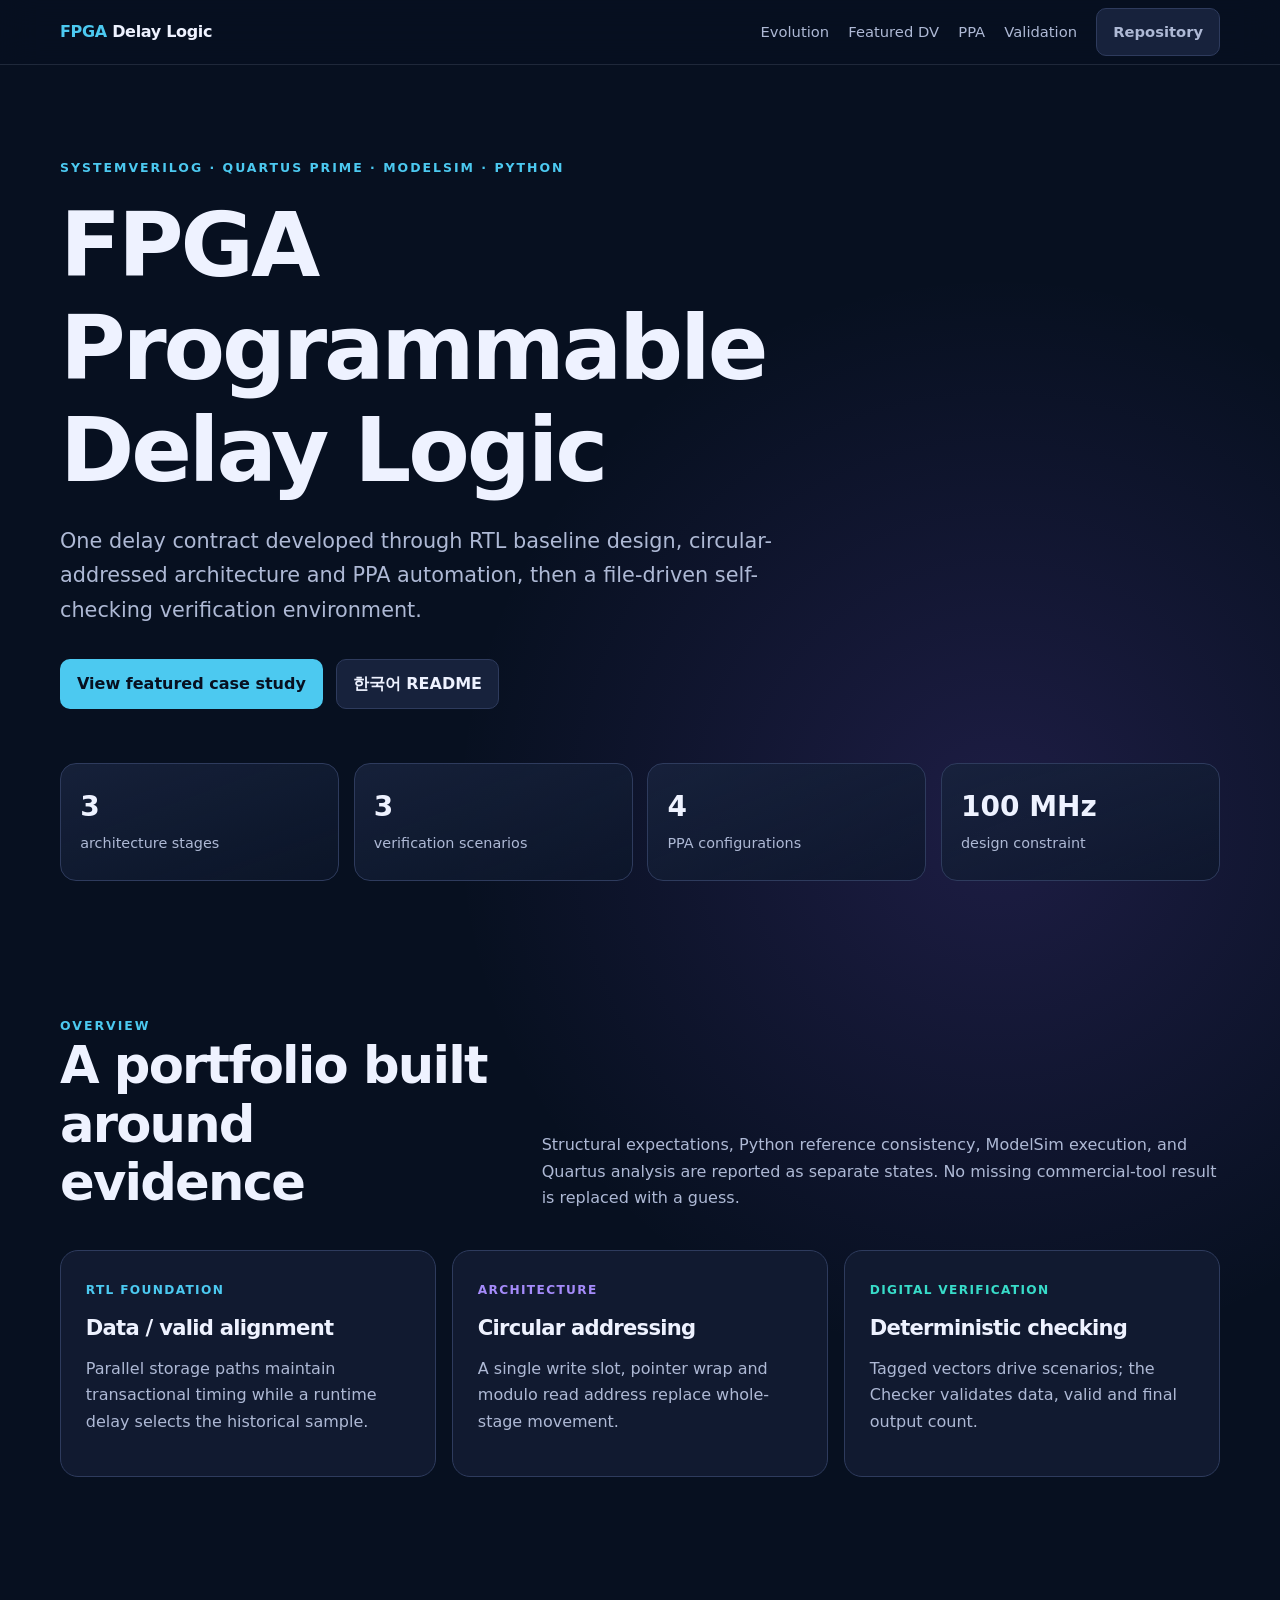
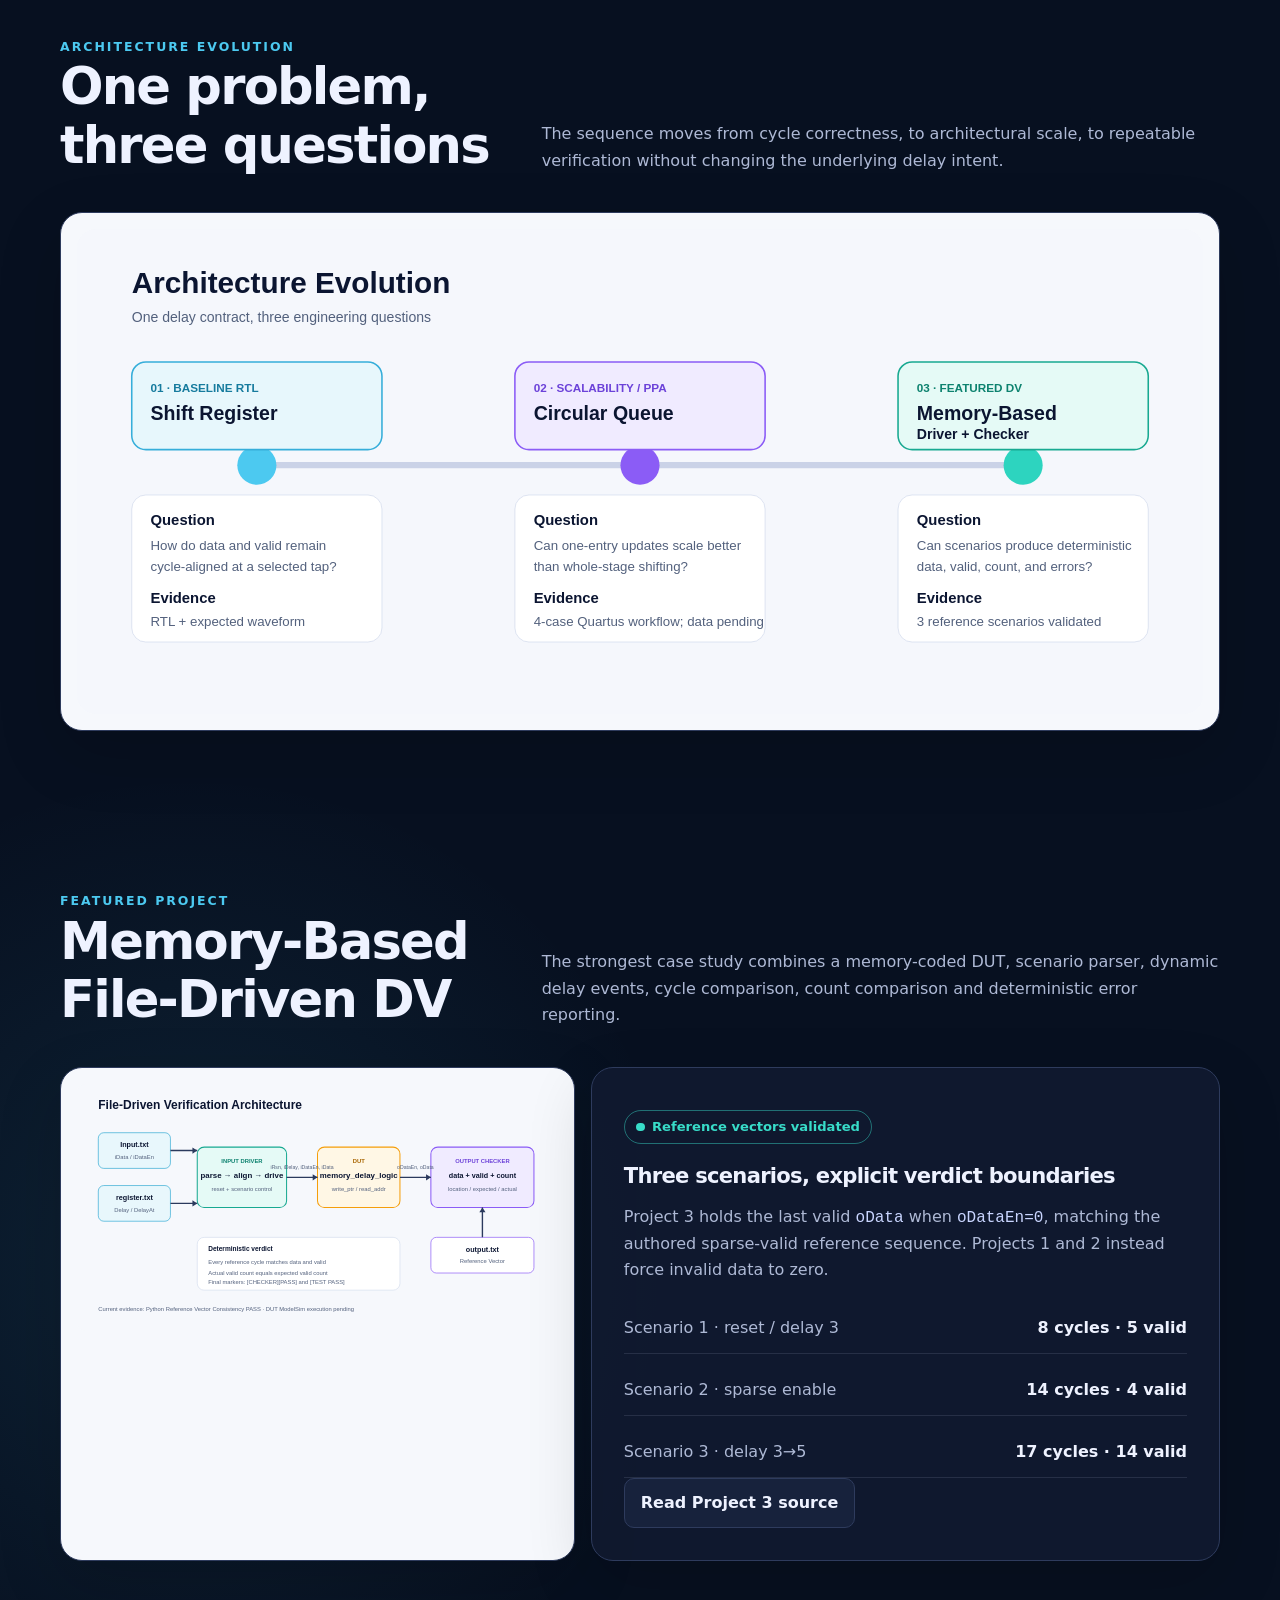
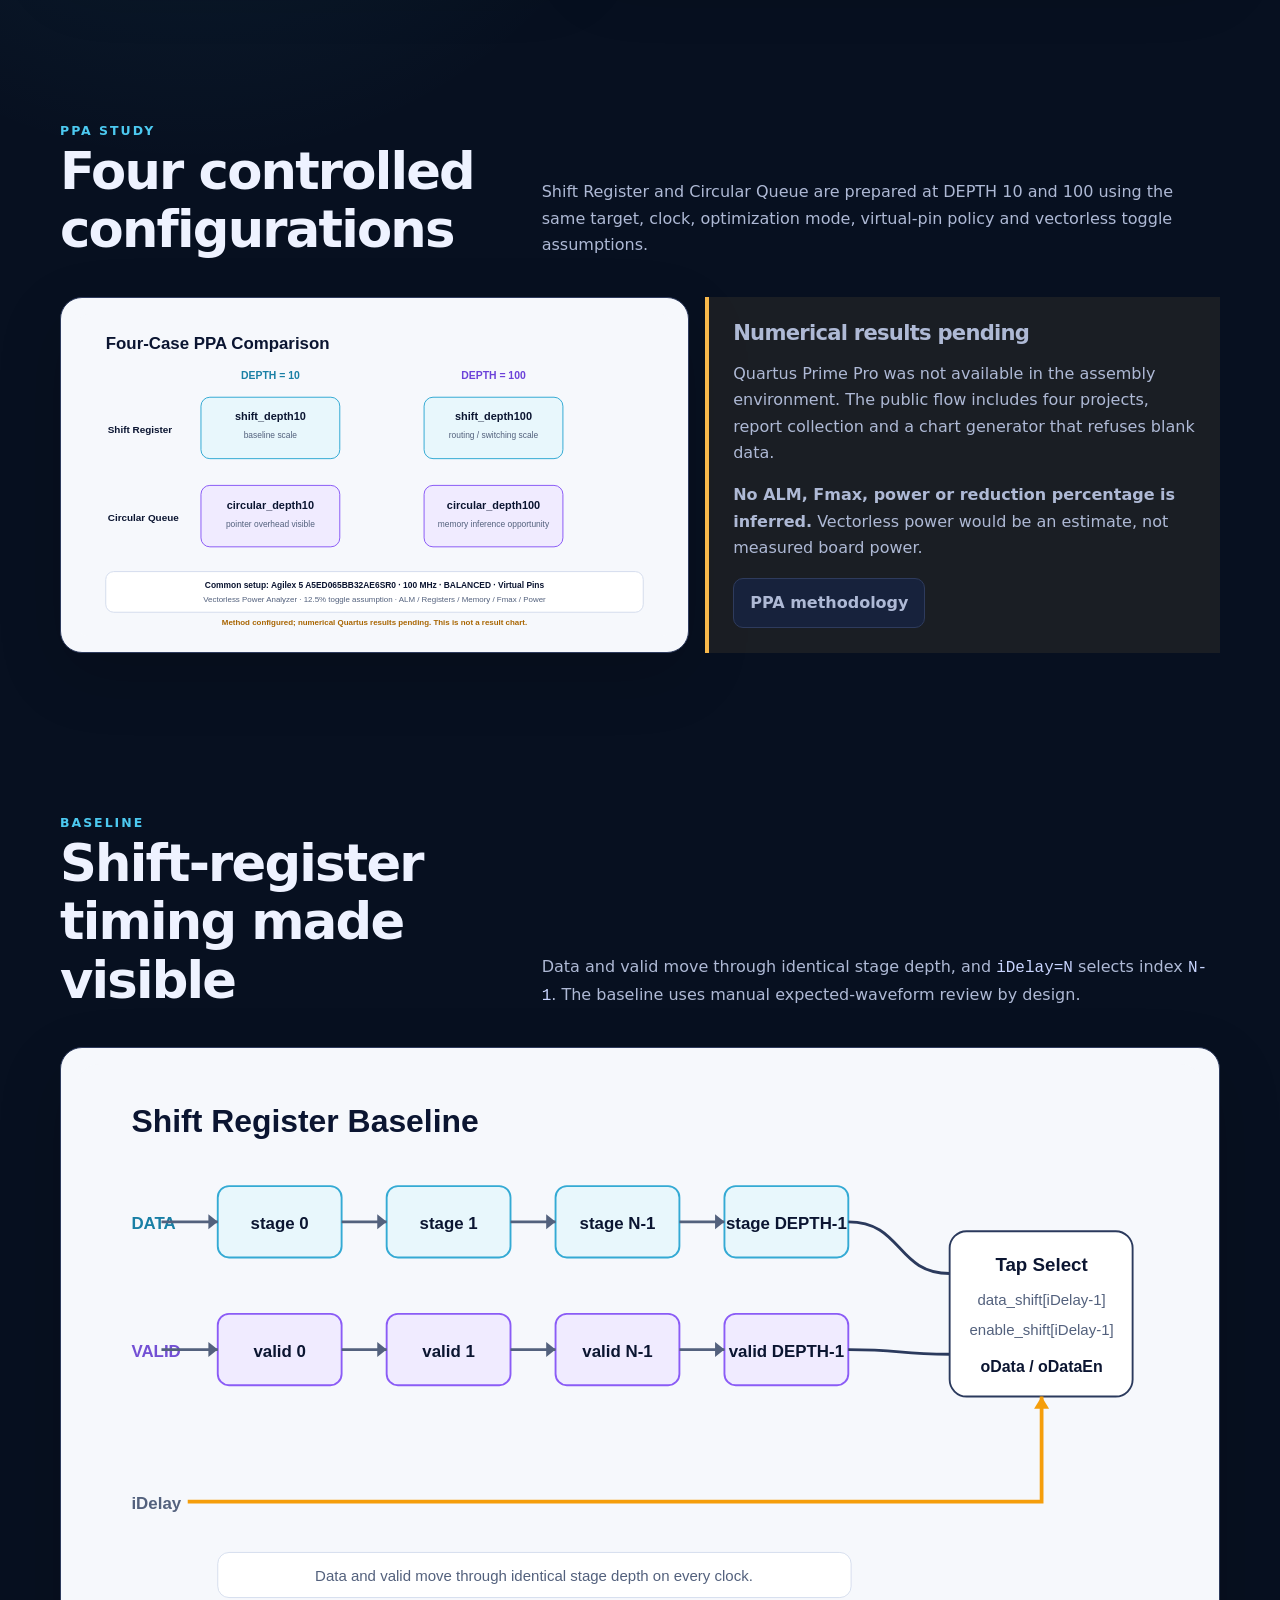
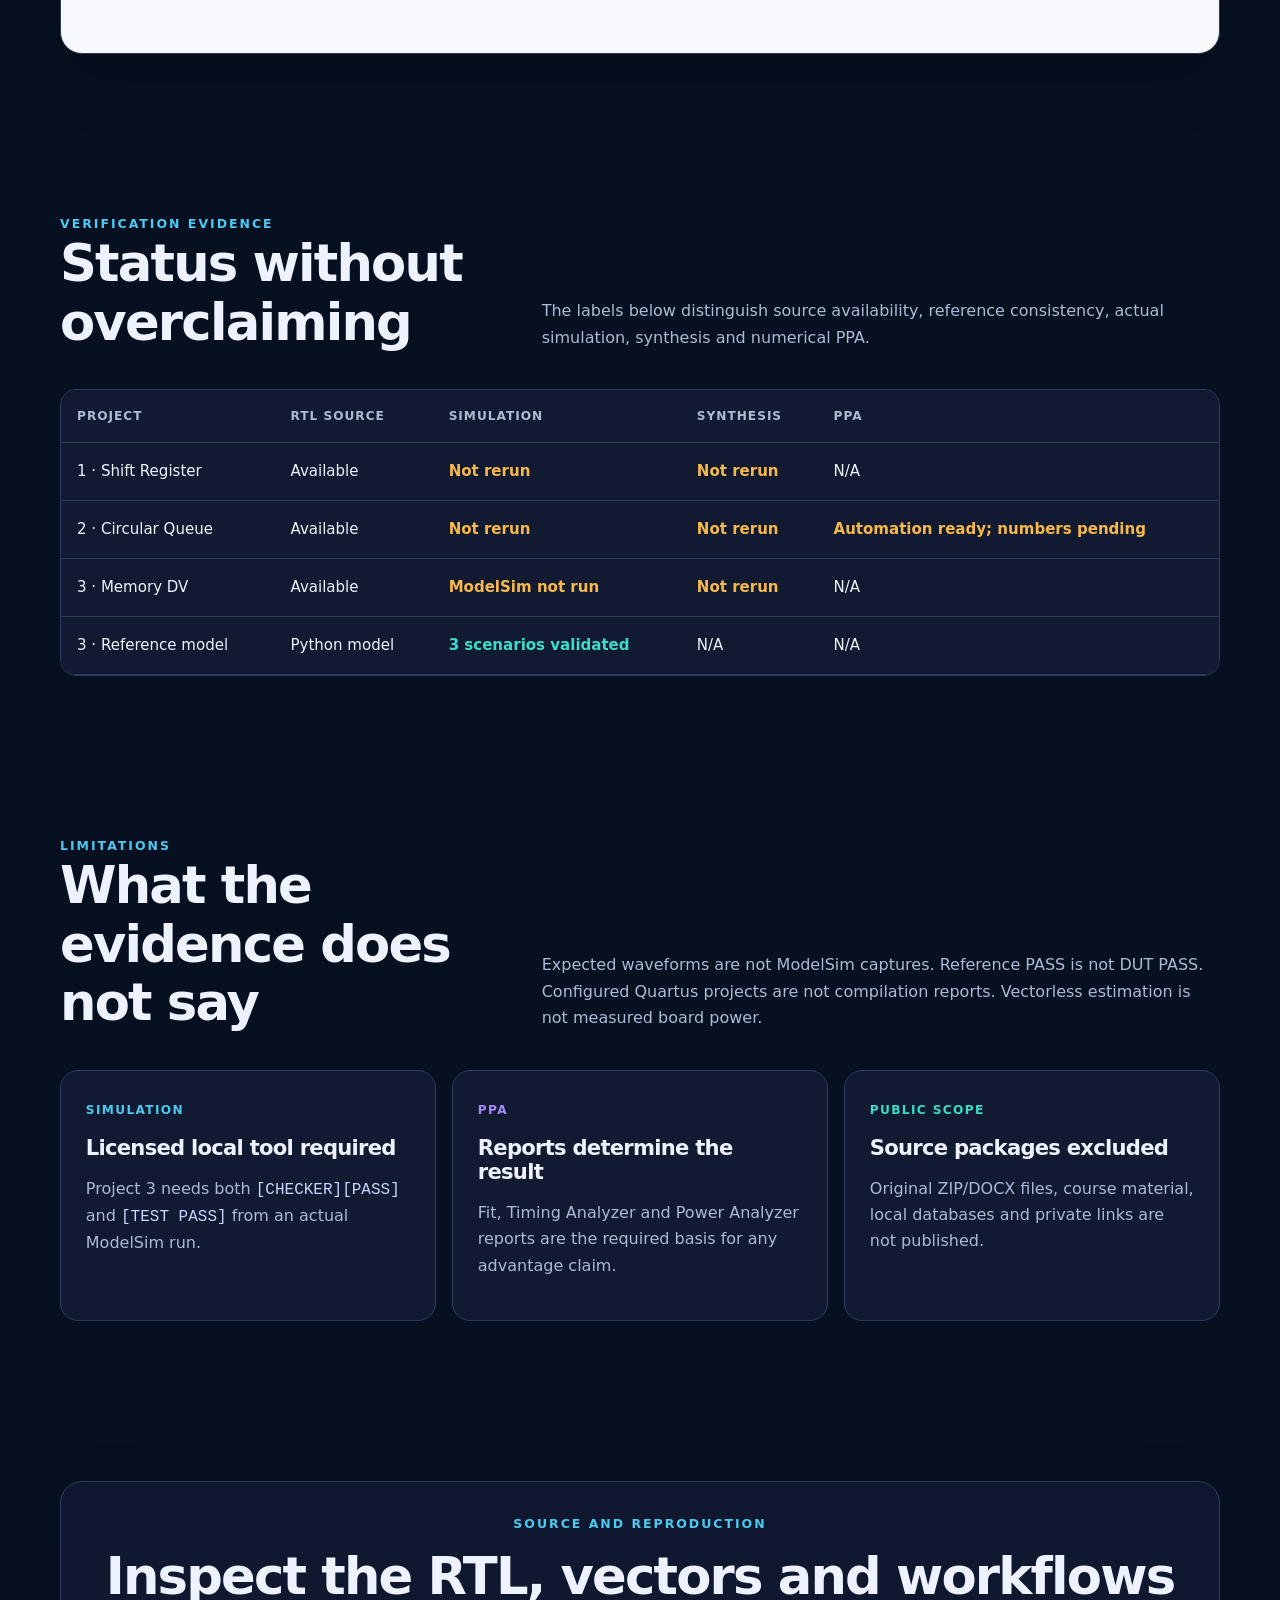
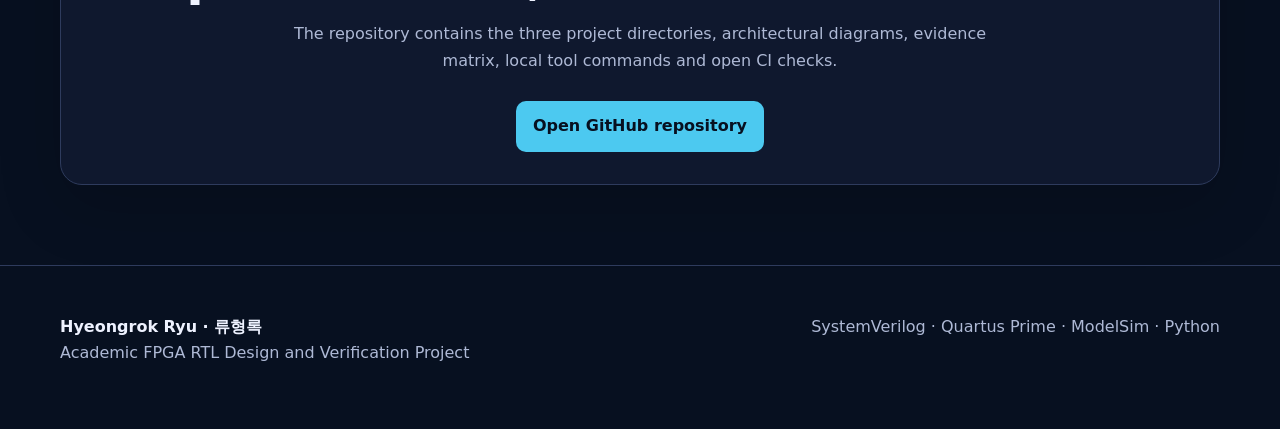
==== docs/index.html @ 28556753 "docs: add recruiter-focused technical portfolio" ====
<!doctype html>
<html lang="en">
<head>
  <meta charset="utf-8">
  <meta name="viewport" content="width=device-width, initial-scale=1">
  <meta name="description" content="FPGA programmable delay logic portfolio covering RTL architecture, a circular-queue PPA workflow, and memory-based file-driven verification.">
  <meta name="theme-color" content="#081225">
  <meta property="og:title" content="FPGA Programmable Delay Logic">
  <meta property="og:description" content="Shift Register → Circular Queue → Memory-Based File-Driven Verification">
  <meta property="og:image" content="https://raw.githubusercontent.com/Tontonjeong/fpga-delay-logic-design-verification/main/assets/hero/github_social_preview.png">
  <title>FPGA Programmable Delay Logic | Hyeongrok Ryu</title>
  <style>
    :root {
      color-scheme: dark;
      --ink: #eef2ff;
      --muted: #aeb9d5;
      --bg: #071020;
      --surface: #111a30;
      --surface-2: #17223c;
      --line: #2e3b5d;
      --cyan: #4cc9f0;
      --violet: #a58bfa;
      --mint: #38dcc9;
      --amber: #f7b84b;
      --max: 1160px;
    }
    * { box-sizing: border-box; }
    html { scroll-behavior: smooth; }
    body {
      margin: 0;
      background:
        radial-gradient(circle at 78% 12%, rgba(139,92,246,.17), transparent 34rem),
        radial-gradient(circle at 15% 42%, rgba(76,201,240,.10), transparent 31rem),
        var(--bg);
      color: var(--ink);
      font-family: Inter, "Segoe UI", system-ui, -apple-system, sans-serif;
      line-height: 1.65;
    }
    a { color: inherit; }
    img { display: block; max-width: 100%; }
    .skip {
      position: absolute; left: -9999px; top: 0;
      background: var(--cyan); color: #071020; padding: .75rem 1rem; z-index: 20;
    }
    .skip:focus { left: 1rem; top: 1rem; }
    .wrap { width: min(calc(100% - 2.4rem), var(--max)); margin-inline: auto; }
    .nav {
      position: sticky; top: 0; z-index: 10;
      backdrop-filter: blur(18px);
      background: rgba(7,16,32,.78);
      border-bottom: 1px solid rgba(174,185,213,.15);
    }
    .nav-inner {
      min-height: 64px; display: flex; align-items: center; justify-content: space-between; gap: 1rem;
    }
    .brand { text-decoration: none; font-weight: 750; letter-spacing: -.02em; }
    .brand span { color: var(--cyan); }
    .nav-links { display: flex; align-items: center; gap: 1.2rem; font-size: .92rem; color: var(--muted); }
    .nav-links a { text-decoration: none; }
    .nav-links a:hover, .nav-links a:focus-visible { color: var(--ink); }
    .button {
      display: inline-flex; align-items: center; justify-content: center;
      min-height: 44px; padding: .68rem 1rem; border-radius: 10px;
      border: 1px solid var(--line); background: var(--surface-2);
      text-decoration: none; font-weight: 700;
    }
    .button.primary { border-color: transparent; background: var(--cyan); color: #071020; }
    .hero { padding: 5.8rem 0 3.4rem; }
    .eyebrow {
      color: var(--cyan); text-transform: uppercase; letter-spacing: .16em;
      font-size: .78rem; font-weight: 800;
    }
    h1, h2, h3 { line-height: 1.14; letter-spacing: -.035em; margin: 0; }
    h1 { font-size: clamp(3rem, 7vw, 6.4rem); max-width: 930px; margin-top: 1rem; }
    h2 { font-size: clamp(2rem, 4vw, 3.5rem); }
    h3 { font-size: 1.32rem; }
    .lead {
      max-width: 780px; margin: 1.45rem 0 0; color: var(--muted);
      font-size: clamp(1.06rem, 2vw, 1.3rem);
    }
    .hero-actions { display: flex; flex-wrap: wrap; gap: .8rem; margin-top: 2rem; }
    .metrics {
      display: grid; grid-template-columns: repeat(4, 1fr); gap: .9rem; margin-top: 3.4rem;
    }
    .metric {
      min-height: 118px; padding: 1.2rem; border: 1px solid var(--line);
      border-radius: 16px; background: linear-gradient(160deg, rgba(23,34,60,.9), rgba(12,22,42,.75));
    }
    .metric strong { display: block; font-size: 1.75rem; color: var(--ink); }
    .metric span { color: var(--muted); font-size: .9rem; }
    section { padding: 5rem 0; }
    .section-head { display: grid; grid-template-columns: .78fr 1.22fr; gap: 3rem; align-items: end; margin-bottom: 2.4rem; }
    .section-head p { margin: 0; color: var(--muted); }
    .panel {
      border: 1px solid var(--line); border-radius: 22px; background: rgba(17,26,48,.86);
      box-shadow: 0 22px 65px rgba(0,0,0,.16); overflow: hidden;
    }
    .visual { padding: 1rem; background: #f6f8fc; }
    .grid-3 { display: grid; grid-template-columns: repeat(3, 1fr); gap: 1rem; }
    .card { padding: 1.55rem; border: 1px solid var(--line); border-radius: 18px; background: var(--surface); }
    .card .tag {
      display: inline-block; margin-bottom: 1rem; color: var(--cyan);
      font-size: .76rem; font-weight: 800; letter-spacing: .11em; text-transform: uppercase;
    }
    .card:nth-child(2) .tag { color: var(--violet); }
    .card:nth-child(3) .tag { color: var(--mint); }
    .card p, .card li { color: var(--muted); }
    .card ul { padding-left: 1.1rem; margin-bottom: 0; }
    .card a { display: inline-block; margin-top: .8rem; color: var(--ink); font-weight: 700; }
    .featured {
      display: grid; grid-template-columns: .9fr 1.1fr; gap: 1rem;
    }
    .featured-copy { padding: 2rem; }
    .featured-copy p { color: var(--muted); }
    .state {
      display: inline-flex; gap: .45rem; align-items: center; margin-top: .6rem;
      border: 1px solid rgba(56,220,201,.45); border-radius: 999px;
      padding: .35rem .7rem; color: var(--mint); font-size: .82rem; font-weight: 750;
    }
    .state::before { content: ""; width: .55rem; height: .55rem; border-radius: 50%; background: currentColor; }
    .checks { display: grid; gap: .65rem; margin-top: 1.2rem; }
    .check {
      display: flex; justify-content: space-between; gap: 1rem; padding: .75rem 0;
      border-bottom: 1px solid rgba(174,185,213,.14); color: var(--muted);
    }
    .check strong { color: var(--ink); }
    .method { display: grid; grid-template-columns: 1.1fr .9fr; gap: 1rem; }
    .note { padding: 1.5rem; border-left: 4px solid var(--amber); background: rgba(247,184,75,.08); color: var(--muted); }
    .table-wrap { overflow-x: auto; border: 1px solid var(--line); border-radius: 16px; }
    table { border-collapse: collapse; width: 100%; min-width: 760px; background: var(--surface); }
    th, td { padding: 1rem; border-bottom: 1px solid var(--line); text-align: left; vertical-align: top; }
    th { color: var(--muted); font-size: .76rem; text-transform: uppercase; letter-spacing: .08em; }
    td { font-size: .94rem; }
    .pending { color: var(--amber); font-weight: 700; }
    .validated { color: var(--mint); font-weight: 700; }
    .footer { padding: 3rem 0 4rem; border-top: 1px solid var(--line); color: var(--muted); }
    .footer-inner { display: flex; justify-content: space-between; gap: 2rem; }
    code { color: #c9d5ff; font-family: "Cascadia Code", Consolas, monospace; }
    @media (max-width: 850px) {
      .nav-links a:not(.button) { display: none; }
      .metrics { grid-template-columns: repeat(2, 1fr); }
      .section-head, .featured, .method { grid-template-columns: 1fr; }
      .grid-3 { grid-template-columns: 1fr; }
      .section-head { gap: 1rem; }
    }
    @media (max-width: 520px) {
      .wrap { width: min(calc(100% - 1.4rem), var(--max)); }
      .hero { padding-top: 4rem; }
      .metrics { grid-template-columns: 1fr 1fr; }
      .metric { min-height: 102px; padding: 1rem; }
      section { padding: 3.8rem 0; }
      .footer-inner { display: block; }
    }
    @media (prefers-reduced-motion: reduce) { html { scroll-behavior: auto; } }
  </style>
</head>
<body>
  <a class="skip" href="#main">Skip to content</a>
  <header class="nav">
    <div class="wrap nav-inner">
      <a class="brand" href="#top"><span>FPGA</span> Delay Logic</a>
      <nav class="nav-links" aria-label="Primary navigation">
        <a href="#evolution">Evolution</a>
        <a href="#featured">Featured DV</a>
        <a href="#ppa">PPA</a>
        <a href="#validation">Validation</a>
        <a class="button" href="https://github.com/Tontonjeong/fpga-delay-logic-design-verification">Repository</a>
      </nav>
    </div>
  </header>

  <main id="main">
    <section class="hero" id="top">
      <div class="wrap">
        <div class="eyebrow">SystemVerilog · Quartus Prime · ModelSim · Python</div>
        <h1>FPGA Programmable Delay Logic</h1>
        <p class="lead">One delay contract developed through RTL baseline design, circular-addressed architecture and PPA automation, then a file-driven self-checking verification environment.</p>
        <div class="hero-actions">
          <a class="button primary" href="#featured">View featured case study</a>
          <a class="button" href="https://github.com/Tontonjeong/fpga-delay-logic-design-verification/blob/main/README.ko.md">한국어 README</a>
        </div>
        <div class="metrics" aria-label="Project metrics">
          <div class="metric"><strong>3</strong><span>architecture stages</span></div>
          <div class="metric"><strong>3</strong><span>verification scenarios</span></div>
          <div class="metric"><strong>4</strong><span>PPA configurations</span></div>
          <div class="metric"><strong>100 MHz</strong><span>design constraint</span></div>
        </div>
      </div>
    </section>

    <section id="overview">
      <div class="wrap">
        <div class="section-head">
          <div><div class="eyebrow">Overview</div><h2>A portfolio built around evidence</h2></div>
          <p>Structural expectations, Python reference consistency, ModelSim execution, and Quartus analysis are reported as separate states. No missing commercial-tool result is replaced with a guess.</p>
        </div>
        <div class="grid-3">
          <article class="card">
            <span class="tag">RTL foundation</span>
            <h3>Data / valid alignment</h3>
            <p>Parallel storage paths maintain transactional timing while a runtime delay selects the historical sample.</p>
          </article>
          <article class="card">
            <span class="tag">Architecture</span>
            <h3>Circular addressing</h3>
            <p>A single write slot, pointer wrap and modulo read address replace whole-stage movement.</p>
          </article>
          <article class="card">
            <span class="tag">Digital verification</span>
            <h3>Deterministic checking</h3>
            <p>Tagged vectors drive scenarios; the Checker validates data, valid and final output count.</p>
          </article>
        </div>
      </div>
    </section>

    <section id="evolution">
      <div class="wrap">
        <div class="section-head">
          <div><div class="eyebrow">Architecture Evolution</div><h2>One problem, three questions</h2></div>
          <p>The sequence moves from cycle correctness, to architectural scale, to repeatable verification without changing the underlying delay intent.</p>
        </div>
        <div class="panel visual">
          <img src="../assets/architecture/architecture_evolution.svg" alt="Shift Register Baseline leads to Circular Queue and PPA, then Memory-Based File-Driven Verification">
        </div>
      </div>
    </section>

    <section id="featured">
      <div class="wrap">
        <div class="section-head">
          <div><div class="eyebrow">Featured Project</div><h2>Memory-Based File-Driven DV</h2></div>
          <p>The strongest case study combines a memory-coded DUT, scenario parser, dynamic delay events, cycle comparison, count comparison and deterministic error reporting.</p>
        </div>
        <div class="featured">
          <div class="panel visual">
            <img src="../assets/verification/file_driven_dv_flow.svg" alt="Input.txt and register.txt feed the Input Driver, DUT outputs feed the Checker, and output.txt provides expected data and valid values">
          </div>
          <article class="panel featured-copy">
            <span class="state">Reference vectors validated</span>
            <h3 style="margin-top:1.2rem">Three scenarios, explicit verdict boundaries</h3>
            <p>Project 3 holds the last valid <code>oData</code> when <code>oDataEn=0</code>, matching the authored sparse-valid reference sequence. Projects 1 and 2 instead force invalid data to zero.</p>
            <div class="checks">
              <div class="check"><span>Scenario 1 · reset / delay 3</span><strong>8 cycles · 5 valid</strong></div>
              <div class="check"><span>Scenario 2 · sparse enable</span><strong>14 cycles · 4 valid</strong></div>
              <div class="check"><span>Scenario 3 · delay 3→5</span><strong>17 cycles · 14 valid</strong></div>
            </div>
            <a class="button" href="https://github.com/Tontonjeong/fpga-delay-logic-design-verification/tree/main/03_memory_based_dv">Read Project 3 source</a>
          </article>
        </div>
      </div>
    </section>

    <section id="ppa">
      <div class="wrap">
        <div class="section-head">
          <div><div class="eyebrow">PPA Study</div><h2>Four controlled configurations</h2></div>
          <p>Shift Register and Circular Queue are prepared at DEPTH 10 and 100 using the same target, clock, optimization mode, virtual-pin policy and vectorless toggle assumptions.</p>
        </div>
        <div class="method">
          <div class="panel visual">
            <img src="../assets/ppa/ppa_comparison_matrix.svg" alt="Method-only four-case PPA comparison matrix with numerical results pending">
          </div>
          <div class="note">
            <h3>Numerical results pending</h3>
            <p>Quartus Prime Pro was not available in the assembly environment. The public flow includes four projects, report collection and a chart generator that refuses blank data.</p>
            <p><strong>No ALM, Fmax, power or reduction percentage is inferred.</strong> Vectorless power would be an estimate, not measured board power.</p>
            <a class="button" href="https://github.com/Tontonjeong/fpga-delay-logic-design-verification/blob/main/docs/ppa-methodology.md">PPA methodology</a>
          </div>
        </div>
      </div>
    </section>

    <section id="baseline">
      <div class="wrap">
        <div class="section-head">
          <div><div class="eyebrow">Baseline</div><h2>Shift-register timing made visible</h2></div>
          <p>Data and valid move through identical stage depth, and <code>iDelay=N</code> selects index <code>N-1</code>. The baseline uses manual expected-waveform review by design.</p>
        </div>
        <div class="panel visual">
          <img src="../assets/architecture/shift_register_block.svg" alt="Parallel data and valid shift-register paths selected by iDelay">
        </div>
      </div>
    </section>

    <section id="validation">
      <div class="wrap">
        <div class="section-head">
          <div><div class="eyebrow">Verification Evidence</div><h2>Status without overclaiming</h2></div>
          <p>The labels below distinguish source availability, reference consistency, actual simulation, synthesis and numerical PPA.</p>
        </div>
        <div class="table-wrap" role="region" aria-label="Validation status" tabindex="0">
          <table>
            <thead>
              <tr><th>Project</th><th>RTL Source</th><th>Simulation</th><th>Synthesis</th><th>PPA</th></tr>
            </thead>
            <tbody>
              <tr><td>1 · Shift Register</td><td>Available</td><td class="pending">Not rerun</td><td class="pending">Not rerun</td><td>N/A</td></tr>
              <tr><td>2 · Circular Queue</td><td>Available</td><td class="pending">Not rerun</td><td class="pending">Not rerun</td><td class="pending">Automation ready; numbers pending</td></tr>
              <tr><td>3 · Memory DV</td><td>Available</td><td class="pending">ModelSim not run</td><td class="pending">Not rerun</td><td>N/A</td></tr>
              <tr><td>3 · Reference model</td><td>Python model</td><td class="validated">3 scenarios validated</td><td>N/A</td><td>N/A</td></tr>
            </tbody>
          </table>
        </div>
      </div>
    </section>

    <section id="limitations">
      <div class="wrap">
        <div class="section-head">
          <div><div class="eyebrow">Limitations</div><h2>What the evidence does not say</h2></div>
          <p>Expected waveforms are not ModelSim captures. Reference PASS is not DUT PASS. Configured Quartus projects are not compilation reports. Vectorless estimation is not measured board power.</p>
        </div>
        <div class="grid-3">
          <article class="card"><span class="tag">Simulation</span><h3>Licensed local tool required</h3><p>Project 3 needs both <code>[CHECKER][PASS]</code> and <code>[TEST PASS]</code> from an actual ModelSim run.</p></article>
          <article class="card"><span class="tag">PPA</span><h3>Reports determine the result</h3><p>Fit, Timing Analyzer and Power Analyzer reports are the required basis for any advantage claim.</p></article>
          <article class="card"><span class="tag">Public scope</span><h3>Source packages excluded</h3><p>Original ZIP/DOCX files, course material, local databases and private links are not published.</p></article>
        </div>
      </div>
    </section>

    <section id="repository">
      <div class="wrap panel featured-copy" style="text-align:center">
        <div class="eyebrow">Source and Reproduction</div>
        <h2 style="margin-top:.8rem">Inspect the RTL, vectors and workflows</h2>
        <p style="max-width:720px;margin:1rem auto 1.7rem;color:var(--muted)">The repository contains the three project directories, architectural diagrams, evidence matrix, local tool commands and open CI checks.</p>
        <a class="button primary" href="https://github.com/Tontonjeong/fpga-delay-logic-design-verification">Open GitHub repository</a>
      </div>
    </section>
  </main>

  <footer class="footer">
    <div class="wrap footer-inner">
      <div><strong style="color:var(--ink)">Hyeongrok Ryu · 류형록</strong><br>Academic FPGA RTL Design and Verification Project</div>
      <div>SystemVerilog · Quartus Prime · ModelSim · Python</div>
    </div>
  </footer>
</body>
</html>
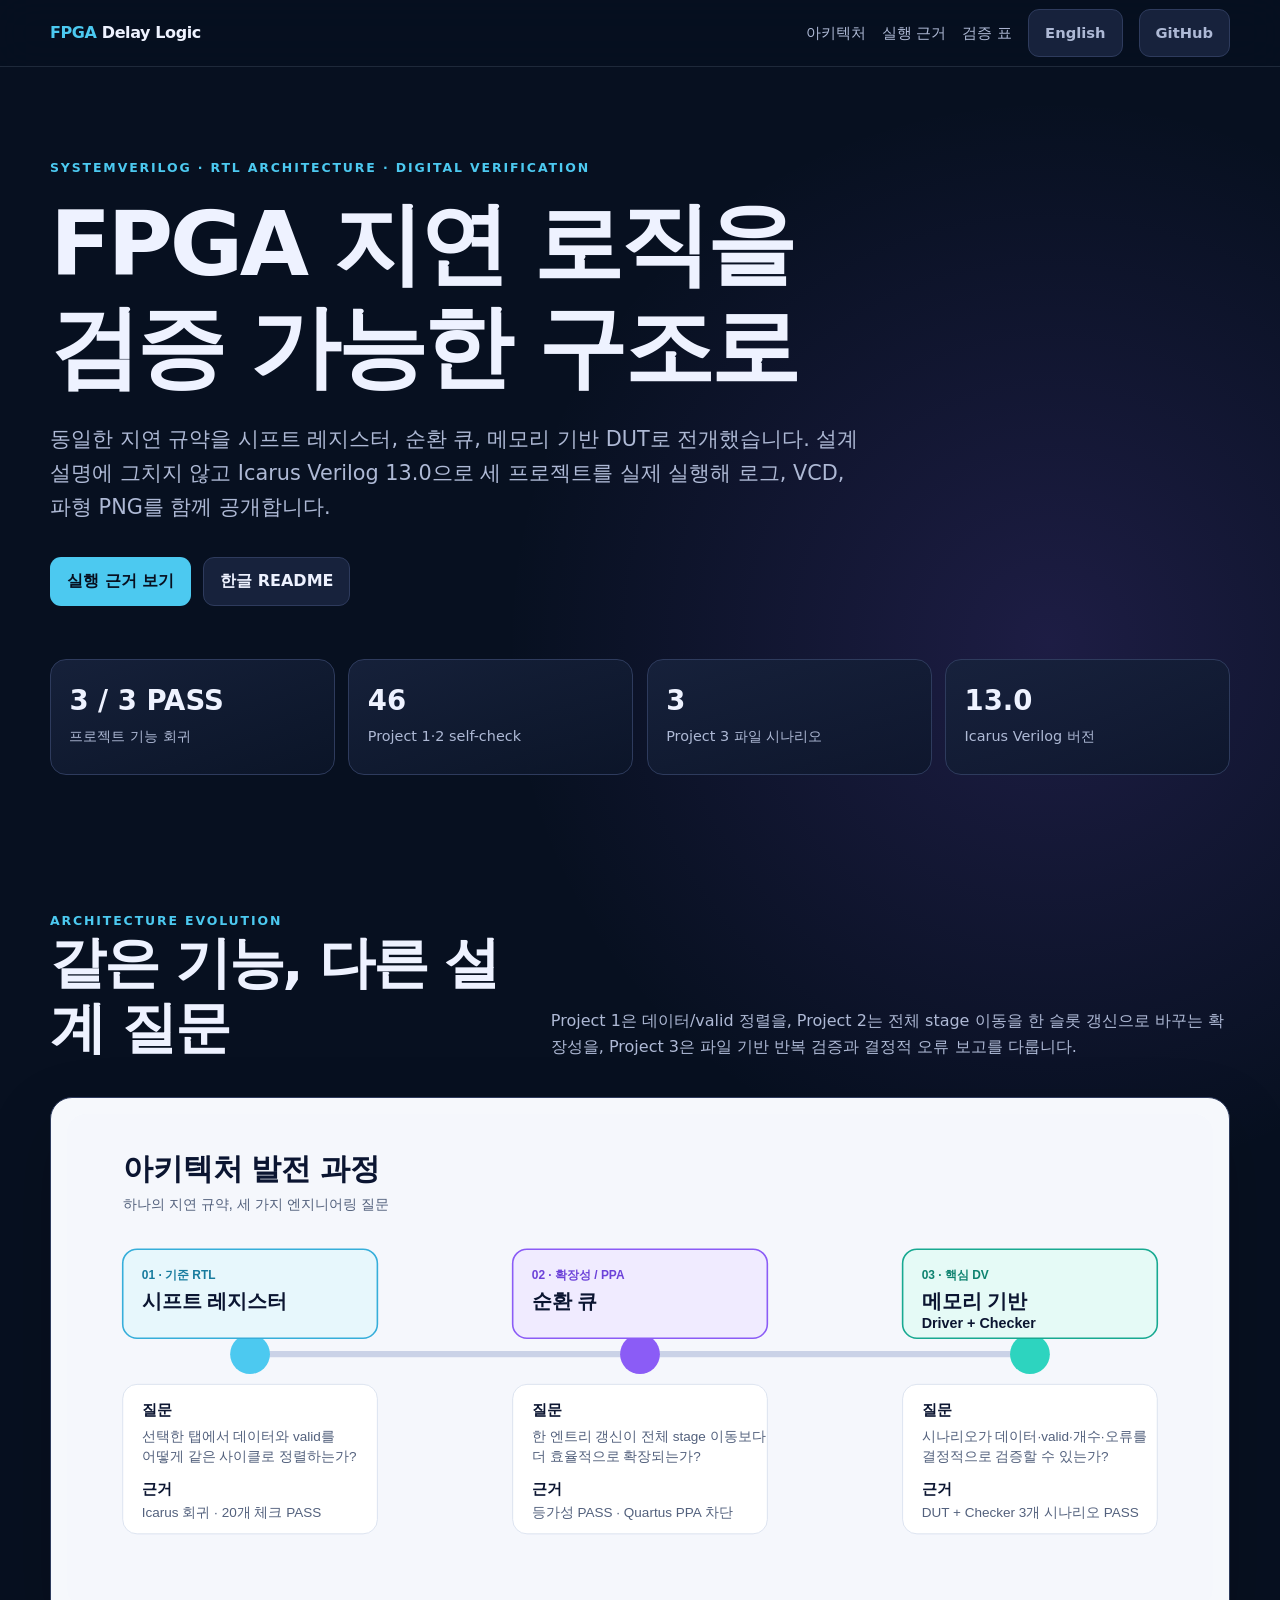
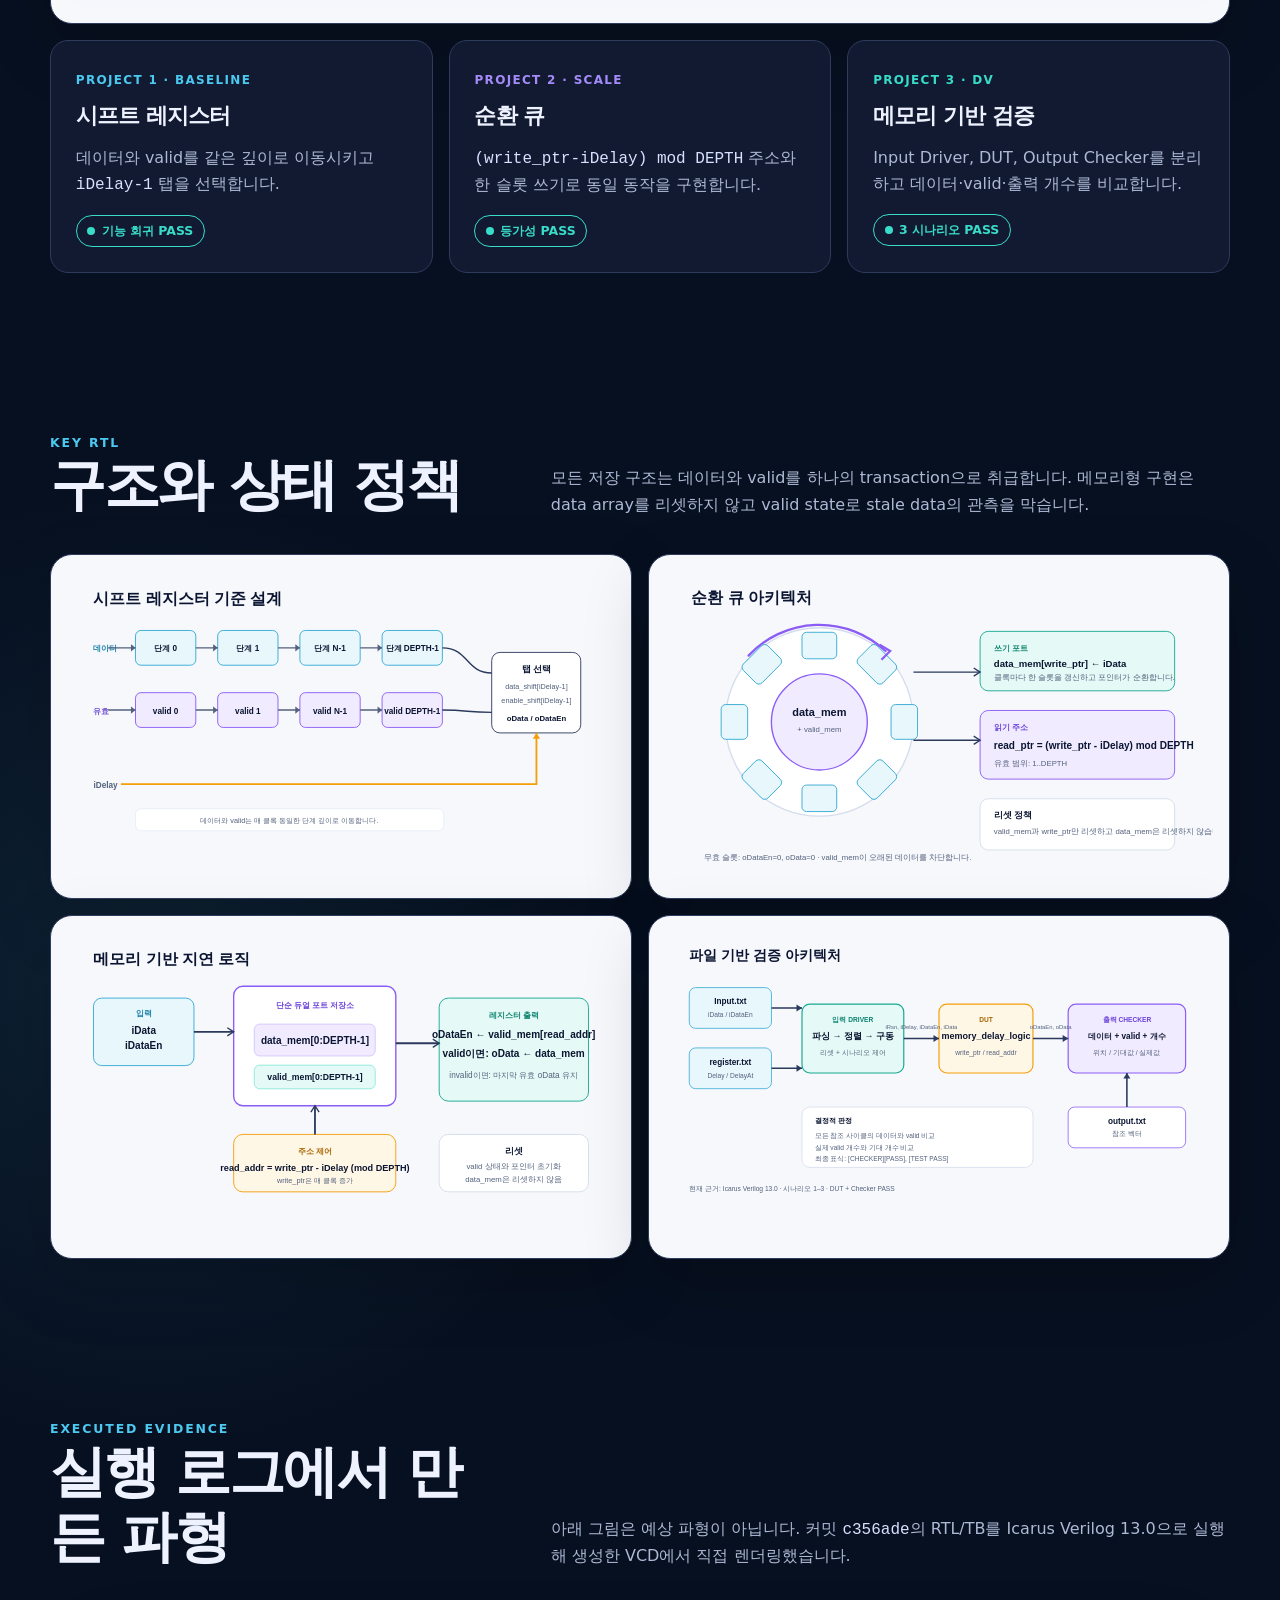
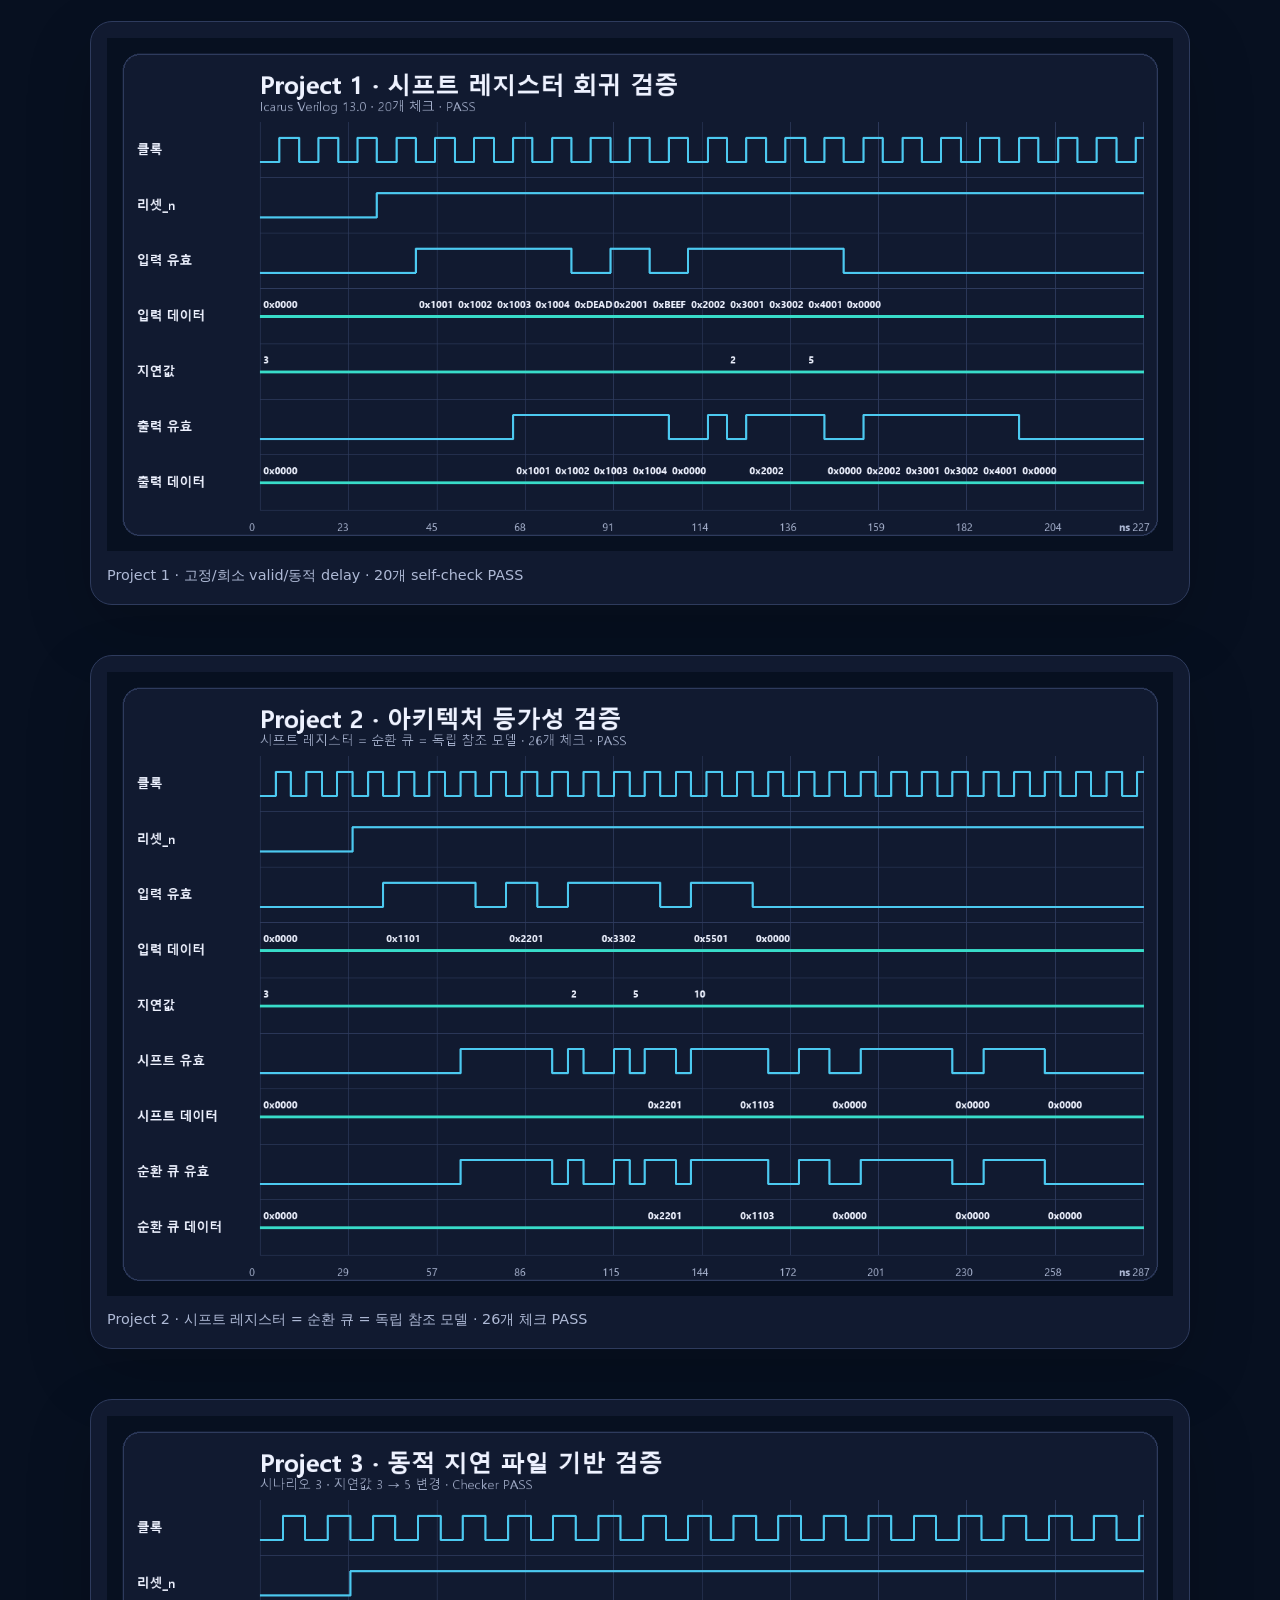
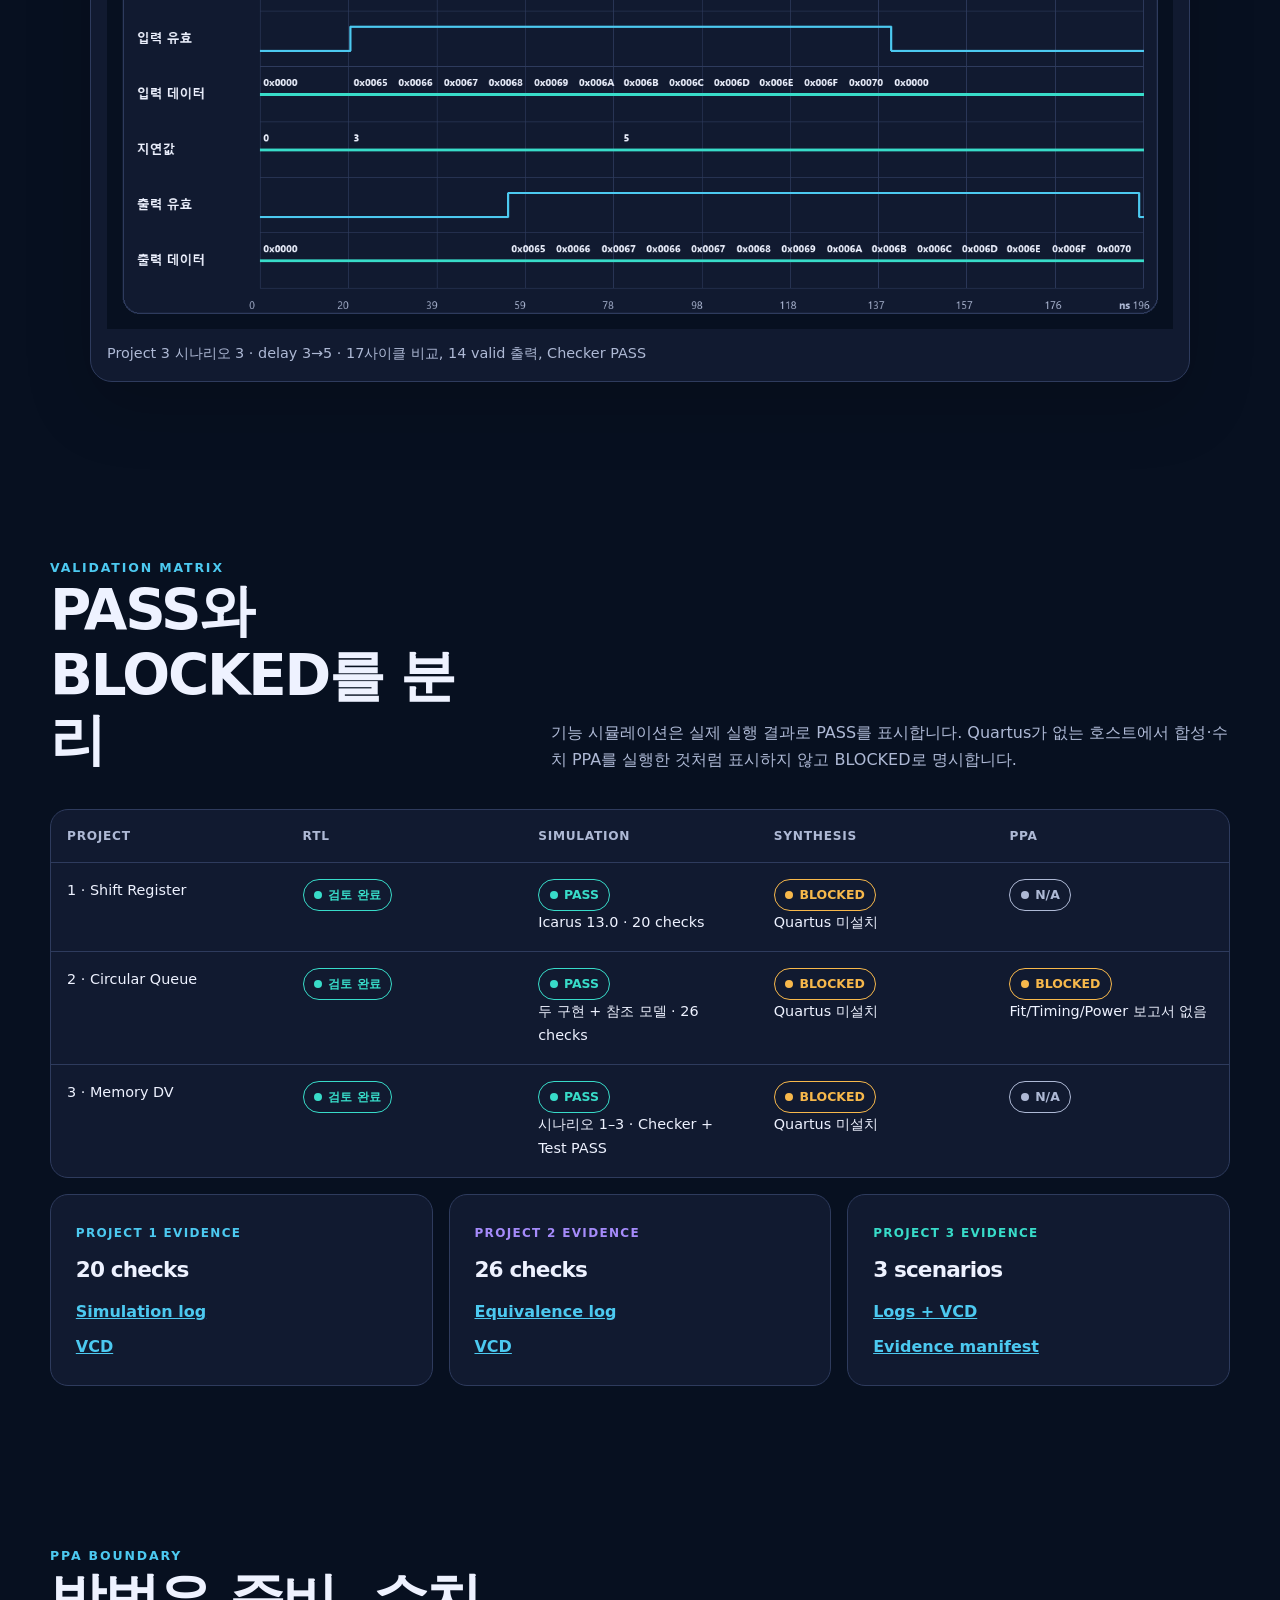
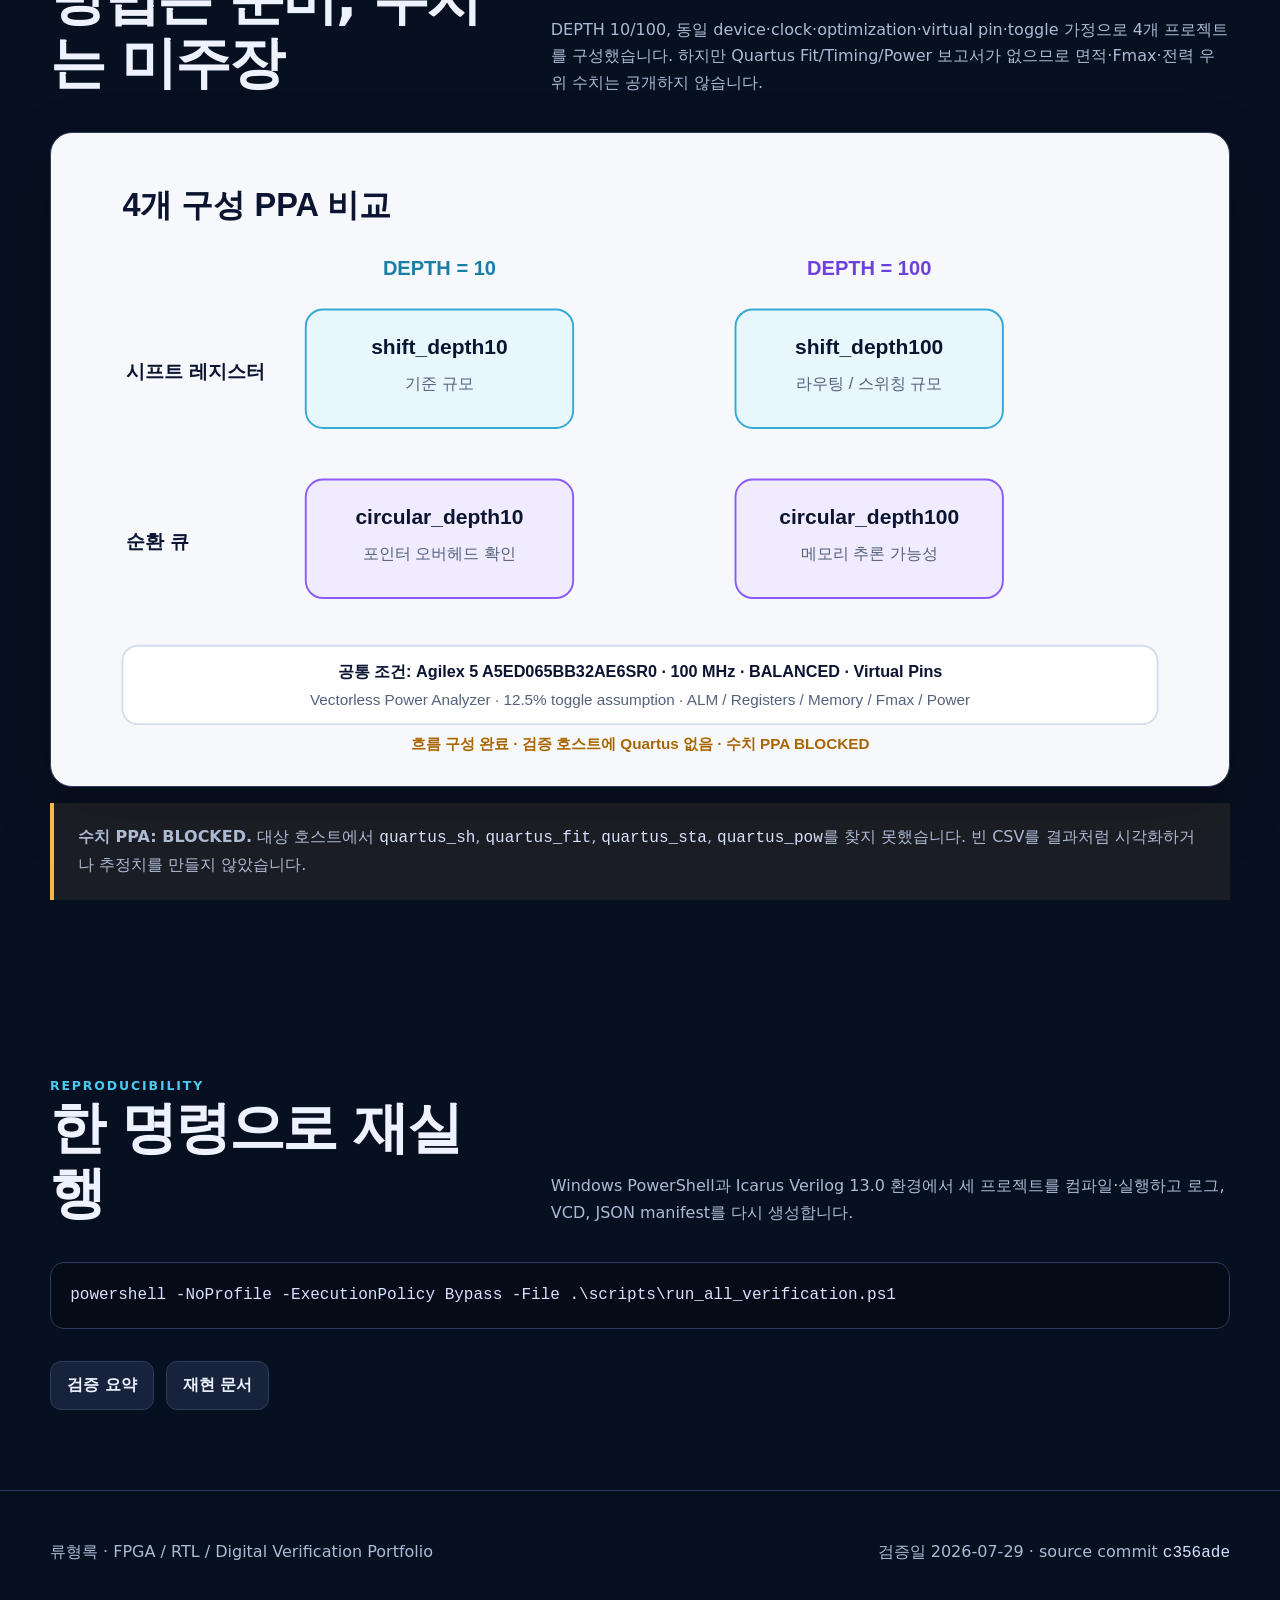
==== commit 09f1e7a0: "feat: publish bilingual verified FPGA portfolio" ====
--- a/docs/index.html
+++ b/docs/index.html
@@ -1,170 +1,33 @@
 <!doctype html>
-<html lang="en">
+<html lang="ko">
 <head>
   <meta charset="utf-8">
   <meta name="viewport" content="width=device-width, initial-scale=1">
-  <meta name="description" content="FPGA programmable delay logic portfolio covering RTL architecture, a circular-queue PPA workflow, and memory-based file-driven verification.">
-  <meta name="theme-color" content="#081225">
-  <meta property="og:title" content="FPGA Programmable Delay Logic">
-  <meta property="og:description" content="Shift Register → Circular Queue → Memory-Based File-Driven Verification">
+  <meta name="description" content="프로그래머블 지연 로직을 시프트 레지스터, 순환 큐, 메모리 기반 파일 검증으로 발전시킨 FPGA RTL·DV 포트폴리오입니다. Icarus Verilog 13.0 실제 회귀 로그와 VCD 파형을 제공합니다.">
+  <meta name="theme-color" content="#071020">
+  <meta property="og:type" content="website">
+  <meta property="og:title" content="FPGA 프로그래머블 지연 로직 | RTL · PPA · DV">
+  <meta property="og:description" content="Project 1–3 실제 기능 회귀 PASS · 로그 · VCD · 한글 파형 · 재현 스크립트">
+  <meta property="og:url" content="https://tontonjeong.github.io/fpga-delay-logic-design-verification/">
   <meta property="og:image" content="https://raw.githubusercontent.com/Tontonjeong/fpga-delay-logic-design-verification/main/assets/hero/github_social_preview.png">
-  <title>FPGA Programmable Delay Logic | Hyeongrok Ryu</title>
-  <style>
-    :root {
-      color-scheme: dark;
-      --ink: #eef2ff;
-      --muted: #aeb9d5;
-      --bg: #071020;
-      --surface: #111a30;
-      --surface-2: #17223c;
-      --line: #2e3b5d;
-      --cyan: #4cc9f0;
-      --violet: #a58bfa;
-      --mint: #38dcc9;
-      --amber: #f7b84b;
-      --max: 1160px;
-    }
-    * { box-sizing: border-box; }
-    html { scroll-behavior: smooth; }
-    body {
-      margin: 0;
-      background:
-        radial-gradient(circle at 78% 12%, rgba(139,92,246,.17), transparent 34rem),
-        radial-gradient(circle at 15% 42%, rgba(76,201,240,.10), transparent 31rem),
-        var(--bg);
-      color: var(--ink);
-      font-family: Inter, "Segoe UI", system-ui, -apple-system, sans-serif;
-      line-height: 1.65;
-    }
-    a { color: inherit; }
-    img { display: block; max-width: 100%; }
-    .skip {
-      position: absolute; left: -9999px; top: 0;
-      background: var(--cyan); color: #071020; padding: .75rem 1rem; z-index: 20;
-    }
-    .skip:focus { left: 1rem; top: 1rem; }
-    .wrap { width: min(calc(100% - 2.4rem), var(--max)); margin-inline: auto; }
-    .nav {
-      position: sticky; top: 0; z-index: 10;
-      backdrop-filter: blur(18px);
-      background: rgba(7,16,32,.78);
-      border-bottom: 1px solid rgba(174,185,213,.15);
-    }
-    .nav-inner {
-      min-height: 64px; display: flex; align-items: center; justify-content: space-between; gap: 1rem;
-    }
-    .brand { text-decoration: none; font-weight: 750; letter-spacing: -.02em; }
-    .brand span { color: var(--cyan); }
-    .nav-links { display: flex; align-items: center; gap: 1.2rem; font-size: .92rem; color: var(--muted); }
-    .nav-links a { text-decoration: none; }
-    .nav-links a:hover, .nav-links a:focus-visible { color: var(--ink); }
-    .button {
-      display: inline-flex; align-items: center; justify-content: center;
-      min-height: 44px; padding: .68rem 1rem; border-radius: 10px;
-      border: 1px solid var(--line); background: var(--surface-2);
-      text-decoration: none; font-weight: 700;
-    }
-    .button.primary { border-color: transparent; background: var(--cyan); color: #071020; }
-    .hero { padding: 5.8rem 0 3.4rem; }
-    .eyebrow {
-      color: var(--cyan); text-transform: uppercase; letter-spacing: .16em;
-      font-size: .78rem; font-weight: 800;
-    }
-    h1, h2, h3 { line-height: 1.14; letter-spacing: -.035em; margin: 0; }
-    h1 { font-size: clamp(3rem, 7vw, 6.4rem); max-width: 930px; margin-top: 1rem; }
-    h2 { font-size: clamp(2rem, 4vw, 3.5rem); }
-    h3 { font-size: 1.32rem; }
-    .lead {
-      max-width: 780px; margin: 1.45rem 0 0; color: var(--muted);
-      font-size: clamp(1.06rem, 2vw, 1.3rem);
-    }
-    .hero-actions { display: flex; flex-wrap: wrap; gap: .8rem; margin-top: 2rem; }
-    .metrics {
-      display: grid; grid-template-columns: repeat(4, 1fr); gap: .9rem; margin-top: 3.4rem;
-    }
-    .metric {
-      min-height: 118px; padding: 1.2rem; border: 1px solid var(--line);
-      border-radius: 16px; background: linear-gradient(160deg, rgba(23,34,60,.9), rgba(12,22,42,.75));
-    }
-    .metric strong { display: block; font-size: 1.75rem; color: var(--ink); }
-    .metric span { color: var(--muted); font-size: .9rem; }
-    section { padding: 5rem 0; }
-    .section-head { display: grid; grid-template-columns: .78fr 1.22fr; gap: 3rem; align-items: end; margin-bottom: 2.4rem; }
-    .section-head p { margin: 0; color: var(--muted); }
-    .panel {
-      border: 1px solid var(--line); border-radius: 22px; background: rgba(17,26,48,.86);
-      box-shadow: 0 22px 65px rgba(0,0,0,.16); overflow: hidden;
-    }
-    .visual { padding: 1rem; background: #f6f8fc; }
-    .grid-3 { display: grid; grid-template-columns: repeat(3, 1fr); gap: 1rem; }
-    .card { padding: 1.55rem; border: 1px solid var(--line); border-radius: 18px; background: var(--surface); }
-    .card .tag {
-      display: inline-block; margin-bottom: 1rem; color: var(--cyan);
-      font-size: .76rem; font-weight: 800; letter-spacing: .11em; text-transform: uppercase;
-    }
-    .card:nth-child(2) .tag { color: var(--violet); }
-    .card:nth-child(3) .tag { color: var(--mint); }
-    .card p, .card li { color: var(--muted); }
-    .card ul { padding-left: 1.1rem; margin-bottom: 0; }
-    .card a { display: inline-block; margin-top: .8rem; color: var(--ink); font-weight: 700; }
-    .featured {
-      display: grid; grid-template-columns: .9fr 1.1fr; gap: 1rem;
-    }
-    .featured-copy { padding: 2rem; }
-    .featured-copy p { color: var(--muted); }
-    .state {
-      display: inline-flex; gap: .45rem; align-items: center; margin-top: .6rem;
-      border: 1px solid rgba(56,220,201,.45); border-radius: 999px;
-      padding: .35rem .7rem; color: var(--mint); font-size: .82rem; font-weight: 750;
-    }
-    .state::before { content: ""; width: .55rem; height: .55rem; border-radius: 50%; background: currentColor; }
-    .checks { display: grid; gap: .65rem; margin-top: 1.2rem; }
-    .check {
-      display: flex; justify-content: space-between; gap: 1rem; padding: .75rem 0;
-      border-bottom: 1px solid rgba(174,185,213,.14); color: var(--muted);
-    }
-    .check strong { color: var(--ink); }
-    .method { display: grid; grid-template-columns: 1.1fr .9fr; gap: 1rem; }
-    .note { padding: 1.5rem; border-left: 4px solid var(--amber); background: rgba(247,184,75,.08); color: var(--muted); }
-    .table-wrap { overflow-x: auto; border: 1px solid var(--line); border-radius: 16px; }
-    table { border-collapse: collapse; width: 100%; min-width: 760px; background: var(--surface); }
-    th, td { padding: 1rem; border-bottom: 1px solid var(--line); text-align: left; vertical-align: top; }
-    th { color: var(--muted); font-size: .76rem; text-transform: uppercase; letter-spacing: .08em; }
-    td { font-size: .94rem; }
-    .pending { color: var(--amber); font-weight: 700; }
-    .validated { color: var(--mint); font-weight: 700; }
-    .footer { padding: 3rem 0 4rem; border-top: 1px solid var(--line); color: var(--muted); }
-    .footer-inner { display: flex; justify-content: space-between; gap: 2rem; }
-    code { color: #c9d5ff; font-family: "Cascadia Code", Consolas, monospace; }
-    @media (max-width: 850px) {
-      .nav-links a:not(.button) { display: none; }
-      .metrics { grid-template-columns: repeat(2, 1fr); }
-      .section-head, .featured, .method { grid-template-columns: 1fr; }
-      .grid-3 { grid-template-columns: 1fr; }
-      .section-head { gap: 1rem; }
-    }
-    @media (max-width: 520px) {
-      .wrap { width: min(calc(100% - 1.4rem), var(--max)); }
-      .hero { padding-top: 4rem; }
-      .metrics { grid-template-columns: 1fr 1fr; }
-      .metric { min-height: 102px; padding: 1rem; }
-      section { padding: 3.8rem 0; }
-      .footer-inner { display: block; }
-    }
-    @media (prefers-reduced-motion: reduce) { html { scroll-behavior: auto; } }
-  </style>
+  <link rel="canonical" href="https://tontonjeong.github.io/fpga-delay-logic-design-verification/">
+  <link rel="alternate" hreflang="ko" href="https://tontonjeong.github.io/fpga-delay-logic-design-verification/">
+  <link rel="alternate" hreflang="en" href="https://tontonjeong.github.io/fpga-delay-logic-design-verification/en/">
+  <link rel="alternate" hreflang="x-default" href="https://tontonjeong.github.io/fpga-delay-logic-design-verification/">
+  <link rel="stylesheet" href="assets/site.css">
+  <title>FPGA 프로그래머블 지연 로직 | 류형록</title>
 </head>
 <body>
-  <a class="skip" href="#main">Skip to content</a>
+  <a class="skip" href="#main">본문으로 이동</a>
   <header class="nav">
     <div class="wrap nav-inner">
       <a class="brand" href="#top"><span>FPGA</span> Delay Logic</a>
-      <nav class="nav-links" aria-label="Primary navigation">
-        <a href="#evolution">Evolution</a>
-        <a href="#featured">Featured DV</a>
-        <a href="#ppa">PPA</a>
-        <a href="#validation">Validation</a>
-        <a class="button" href="https://github.com/Tontonjeong/fpga-delay-logic-design-verification">Repository</a>
+      <nav class="nav-links" aria-label="주요 메뉴">
+        <a href="#architecture">아키텍처</a>
+        <a href="#verification">실행 근거</a>
+        <a href="#status">검증 표</a>
+        <a class="button" href="en/" lang="en">English</a>
+        <a class="button" href="https://github.com/Tontonjeong/fpga-delay-logic-design-verification">GitHub</a>
       </nav>
     </div>
   </header>
@@ -172,169 +35,168 @@
   <main id="main">
     <section class="hero" id="top">
       <div class="wrap">
-        <div class="eyebrow">SystemVerilog · Quartus Prime · ModelSim · Python</div>
-        <h1>FPGA Programmable Delay Logic</h1>
-        <p class="lead">One delay contract developed through RTL baseline design, circular-addressed architecture and PPA automation, then a file-driven self-checking verification environment.</p>
+        <div class="eyebrow">SystemVerilog · RTL Architecture · Digital Verification</div>
+        <h1>FPGA 지연 로직을<br>검증 가능한 구조로</h1>
+        <p class="lead">동일한 지연 규약을 시프트 레지스터, 순환 큐, 메모리 기반 DUT로 전개했습니다. 설계 설명에 그치지 않고 Icarus Verilog 13.0으로 세 프로젝트를 실제 실행해 로그, VCD, 파형 PNG를 함께 공개합니다.</p>
         <div class="hero-actions">
-          <a class="button primary" href="#featured">View featured case study</a>
-          <a class="button" href="https://github.com/Tontonjeong/fpga-delay-logic-design-verification/blob/main/README.ko.md">한국어 README</a>
-        </div>
-        <div class="metrics" aria-label="Project metrics">
-          <div class="metric"><strong>3</strong><span>architecture stages</span></div>
-          <div class="metric"><strong>3</strong><span>verification scenarios</span></div>
-          <div class="metric"><strong>4</strong><span>PPA configurations</span></div>
-          <div class="metric"><strong>100 MHz</strong><span>design constraint</span></div>
-        </div>
-      </div>
-    </section>
-
-    <section id="overview">
-      <div class="wrap">
-        <div class="section-head">
-          <div><div class="eyebrow">Overview</div><h2>A portfolio built around evidence</h2></div>
-          <p>Structural expectations, Python reference consistency, ModelSim execution, and Quartus analysis are reported as separate states. No missing commercial-tool result is replaced with a guess.</p>
-        </div>
-        <div class="grid-3">
+          <a class="button primary" href="#verification">실행 근거 보기</a>
+          <a class="button" href="https://github.com/Tontonjeong/fpga-delay-logic-design-verification/blob/main/README.ko.md">한글 README</a>
+        </div>
+        <div class="metrics" aria-label="핵심 검증 수치">
+          <div class="metric"><strong>3 / 3 PASS</strong><span>프로젝트 기능 회귀</span></div>
+          <div class="metric"><strong>46</strong><span>Project 1·2 self-check</span></div>
+          <div class="metric"><strong>3</strong><span>Project 3 파일 시나리오</span></div>
+          <div class="metric"><strong>13.0</strong><span>Icarus Verilog 버전</span></div>
+        </div>
+      </div>
+    </section>
+
+    <section id="architecture">
+      <div class="wrap">
+        <div class="section-head">
+          <div><div class="eyebrow">Architecture Evolution</div><h2>같은 기능, 다른 설계 질문</h2></div>
+          <p>Project 1은 데이터/valid 정렬을, Project 2는 전체 stage 이동을 한 슬롯 갱신으로 바꾸는 확장성을, Project 3은 파일 기반 반복 검증과 결정적 오류 보고를 다룹니다.</p>
+        </div>
+        <div class="panel visual">
+          <picture>
+            <source srcset="assets/ko/architecture/architecture_evolution.svg" type="image/svg+xml">
+            <img src="assets/ko/architecture/architecture_evolution.png" alt="세 프로젝트의 아키텍처 발전 과정" width="1440" height="620">
+          </picture>
+        </div>
+        <div class="grid-3" style="margin-top:1rem">
           <article class="card">
-            <span class="tag">RTL foundation</span>
-            <h3>Data / valid alignment</h3>
-            <p>Parallel storage paths maintain transactional timing while a runtime delay selects the historical sample.</p>
+            <span class="tag">Project 1 · Baseline</span>
+            <h3>시프트 레지스터</h3>
+            <p>데이터와 valid를 같은 깊이로 이동시키고 <code>iDelay-1</code> 탭을 선택합니다.</p>
+            <span class="status pass">기능 회귀 PASS</span>
           </article>
           <article class="card">
-            <span class="tag">Architecture</span>
-            <h3>Circular addressing</h3>
-            <p>A single write slot, pointer wrap and modulo read address replace whole-stage movement.</p>
+            <span class="tag">Project 2 · Scale</span>
+            <h3>순환 큐</h3>
+            <p><code>(write_ptr-iDelay) mod DEPTH</code> 주소와 한 슬롯 쓰기로 동일 동작을 구현합니다.</p>
+            <span class="status pass">등가성 PASS</span>
           </article>
           <article class="card">
-            <span class="tag">Digital verification</span>
-            <h3>Deterministic checking</h3>
-            <p>Tagged vectors drive scenarios; the Checker validates data, valid and final output count.</p>
+            <span class="tag">Project 3 · DV</span>
+            <h3>메모리 기반 검증</h3>
+            <p>Input Driver, DUT, Output Checker를 분리하고 데이터·valid·출력 개수를 비교합니다.</p>
+            <span class="status pass">3 시나리오 PASS</span>
           </article>
         </div>
       </div>
     </section>
 
-    <section id="evolution">
-      <div class="wrap">
-        <div class="section-head">
-          <div><div class="eyebrow">Architecture Evolution</div><h2>One problem, three questions</h2></div>
-          <p>The sequence moves from cycle correctness, to architectural scale, to repeatable verification without changing the underlying delay intent.</p>
-        </div>
-        <div class="panel visual">
-          <img src="../assets/architecture/architecture_evolution.svg" alt="Shift Register Baseline leads to Circular Queue and PPA, then Memory-Based File-Driven Verification">
-        </div>
-      </div>
-    </section>
-
-    <section id="featured">
-      <div class="wrap">
-        <div class="section-head">
-          <div><div class="eyebrow">Featured Project</div><h2>Memory-Based File-Driven DV</h2></div>
-          <p>The strongest case study combines a memory-coded DUT, scenario parser, dynamic delay events, cycle comparison, count comparison and deterministic error reporting.</p>
-        </div>
-        <div class="featured">
-          <div class="panel visual">
-            <img src="../assets/verification/file_driven_dv_flow.svg" alt="Input.txt and register.txt feed the Input Driver, DUT outputs feed the Checker, and output.txt provides expected data and valid values">
-          </div>
-          <article class="panel featured-copy">
-            <span class="state">Reference vectors validated</span>
-            <h3 style="margin-top:1.2rem">Three scenarios, explicit verdict boundaries</h3>
-            <p>Project 3 holds the last valid <code>oData</code> when <code>oDataEn=0</code>, matching the authored sparse-valid reference sequence. Projects 1 and 2 instead force invalid data to zero.</p>
-            <div class="checks">
-              <div class="check"><span>Scenario 1 · reset / delay 3</span><strong>8 cycles · 5 valid</strong></div>
-              <div class="check"><span>Scenario 2 · sparse enable</span><strong>14 cycles · 4 valid</strong></div>
-              <div class="check"><span>Scenario 3 · delay 3→5</span><strong>17 cycles · 14 valid</strong></div>
-            </div>
-            <a class="button" href="https://github.com/Tontonjeong/fpga-delay-logic-design-verification/tree/main/03_memory_based_dv">Read Project 3 source</a>
-          </article>
-        </div>
-      </div>
-    </section>
-
-    <section id="ppa">
-      <div class="wrap">
-        <div class="section-head">
-          <div><div class="eyebrow">PPA Study</div><h2>Four controlled configurations</h2></div>
-          <p>Shift Register and Circular Queue are prepared at DEPTH 10 and 100 using the same target, clock, optimization mode, virtual-pin policy and vectorless toggle assumptions.</p>
-        </div>
-        <div class="method">
-          <div class="panel visual">
-            <img src="../assets/ppa/ppa_comparison_matrix.svg" alt="Method-only four-case PPA comparison matrix with numerical results pending">
-          </div>
-          <div class="note">
-            <h3>Numerical results pending</h3>
-            <p>Quartus Prime Pro was not available in the assembly environment. The public flow includes four projects, report collection and a chart generator that refuses blank data.</p>
-            <p><strong>No ALM, Fmax, power or reduction percentage is inferred.</strong> Vectorless power would be an estimate, not measured board power.</p>
-            <a class="button" href="https://github.com/Tontonjeong/fpga-delay-logic-design-verification/blob/main/docs/ppa-methodology.md">PPA methodology</a>
-          </div>
-        </div>
-      </div>
-    </section>
-
-    <section id="baseline">
-      <div class="wrap">
-        <div class="section-head">
-          <div><div class="eyebrow">Baseline</div><h2>Shift-register timing made visible</h2></div>
-          <p>Data and valid move through identical stage depth, and <code>iDelay=N</code> selects index <code>N-1</code>. The baseline uses manual expected-waveform review by design.</p>
-        </div>
-        <div class="panel visual">
-          <img src="../assets/architecture/shift_register_block.svg" alt="Parallel data and valid shift-register paths selected by iDelay">
-        </div>
-      </div>
-    </section>
-
-    <section id="validation">
-      <div class="wrap">
-        <div class="section-head">
-          <div><div class="eyebrow">Verification Evidence</div><h2>Status without overclaiming</h2></div>
-          <p>The labels below distinguish source availability, reference consistency, actual simulation, synthesis and numerical PPA.</p>
-        </div>
-        <div class="table-wrap" role="region" aria-label="Validation status" tabindex="0">
+    <section id="designs">
+      <div class="wrap">
+        <div class="section-head">
+          <div><div class="eyebrow">Key RTL</div><h2>구조와 상태 정책</h2></div>
+          <p>모든 저장 구조는 데이터와 valid를 하나의 transaction으로 취급합니다. 메모리형 구현은 data array를 리셋하지 않고 valid state로 stale data의 관측을 막습니다.</p>
+        </div>
+        <div class="grid-2">
+          <div class="panel visual"><picture><source srcset="assets/ko/architecture/shift_register_block.svg" type="image/svg+xml"><img src="assets/ko/architecture/shift_register_block.png" alt="시프트 레지스터 데이터와 valid 병렬 경로" width="1200" height="610"></picture></div>
+          <div class="panel visual"><picture><source srcset="assets/ko/architecture/circular_queue_block.svg" type="image/svg+xml"><img src="assets/ko/architecture/circular_queue_block.png" alt="순환 큐 쓰기 포인터와 읽기 주소 구조" width="1200" height="680"></picture></div>
+          <div class="panel visual"><picture><source srcset="assets/ko/architecture/memory_delay_block.svg" type="image/svg+xml"><img src="assets/ko/architecture/memory_delay_block.png" alt="메모리 기반 지연 로직 블록도" width="1200" height="680"></picture></div>
+          <div class="panel visual"><picture><source srcset="assets/ko/verification/file_driven_dv_flow.svg" type="image/svg+xml"><img src="assets/ko/verification/file_driven_dv_flow.png" alt="파일 기반 Input Driver DUT Output Checker 검증 흐름" width="1400" height="720"></picture></div>
+        </div>
+      </div>
+    </section>
+
+    <section id="verification">
+      <div class="wrap">
+        <div class="section-head">
+          <div><div class="eyebrow">Executed Evidence</div><h2>실행 로그에서 만든 파형</h2></div>
+          <p>아래 그림은 예상 파형이 아닙니다. 커밋 <code>c356ade</code>의 RTL/TB를 Icarus Verilog 13.0으로 실행해 생성한 VCD에서 직접 렌더링했습니다.</p>
+        </div>
+        <div class="waveforms">
+          <figure class="panel visual dark">
+            <img src="assets/ko/results/project1_waveform.png" alt="Project 1 시프트 레지스터 회귀 PASS 파형" width="1500" height="722">
+            <figcaption class="caption">Project 1 · 고정/희소 valid/동적 delay · 20개 self-check PASS</figcaption>
+          </figure>
+          <figure class="panel visual dark">
+            <img src="assets/ko/results/project2_waveform.png" alt="Project 2 시프트 레지스터와 순환 큐 등가성 PASS 파형" width="1500" height="878">
+            <figcaption class="caption">Project 2 · 시프트 레지스터 = 순환 큐 = 독립 참조 모델 · 26개 체크 PASS</figcaption>
+          </figure>
+          <figure class="panel visual dark">
+            <img src="assets/ko/results/project3_scenario3_waveform.png" alt="Project 3 delay가 3에서 5로 바뀌는 파일 기반 검증 PASS 파형" width="1500" height="722">
+            <figcaption class="caption">Project 3 시나리오 3 · delay 3→5 · 17사이클 비교, 14 valid 출력, Checker PASS</figcaption>
+          </figure>
+        </div>
+      </div>
+    </section>
+
+    <section id="status">
+      <div class="wrap">
+        <div class="section-head">
+          <div><div class="eyebrow">Validation Matrix</div><h2>PASS와 BLOCKED를 분리</h2></div>
+          <p>기능 시뮬레이션은 실제 실행 결과로 PASS를 표시합니다. Quartus가 없는 호스트에서 합성·수치 PPA를 실행한 것처럼 표시하지 않고 BLOCKED로 명시합니다.</p>
+        </div>
+        <div class="table-wrap">
           <table>
-            <thead>
-              <tr><th>Project</th><th>RTL Source</th><th>Simulation</th><th>Synthesis</th><th>PPA</th></tr>
-            </thead>
+            <thead><tr><th>Project</th><th>RTL</th><th>Simulation</th><th>Synthesis</th><th>PPA</th></tr></thead>
             <tbody>
-              <tr><td>1 · Shift Register</td><td>Available</td><td class="pending">Not rerun</td><td class="pending">Not rerun</td><td>N/A</td></tr>
-              <tr><td>2 · Circular Queue</td><td>Available</td><td class="pending">Not rerun</td><td class="pending">Not rerun</td><td class="pending">Automation ready; numbers pending</td></tr>
-              <tr><td>3 · Memory DV</td><td>Available</td><td class="pending">ModelSim not run</td><td class="pending">Not rerun</td><td>N/A</td></tr>
-              <tr><td>3 · Reference model</td><td>Python model</td><td class="validated">3 scenarios validated</td><td>N/A</td><td>N/A</td></tr>
+              <tr>
+                <td data-label="Project">1 · Shift Register</td>
+                <td data-label="RTL"><span class="status pass">검토 완료</span></td>
+                <td data-label="Simulation"><span class="status pass">PASS</span><br>Icarus 13.0 · 20 checks</td>
+                <td data-label="Synthesis"><span class="status blocked">BLOCKED</span><br>Quartus 미설치</td>
+                <td data-label="PPA"><span class="status na">N/A</span></td>
+              </tr>
+              <tr>
+                <td data-label="Project">2 · Circular Queue</td>
+                <td data-label="RTL"><span class="status pass">검토 완료</span></td>
+                <td data-label="Simulation"><span class="status pass">PASS</span><br>두 구현 + 참조 모델 · 26 checks</td>
+                <td data-label="Synthesis"><span class="status blocked">BLOCKED</span><br>Quartus 미설치</td>
+                <td data-label="PPA"><span class="status blocked">BLOCKED</span><br>Fit/Timing/Power 보고서 없음</td>
+              </tr>
+              <tr>
+                <td data-label="Project">3 · Memory DV</td>
+                <td data-label="RTL"><span class="status pass">검토 완료</span></td>
+                <td data-label="Simulation"><span class="status pass">PASS</span><br>시나리오 1–3 · Checker + Test PASS</td>
+                <td data-label="Synthesis"><span class="status blocked">BLOCKED</span><br>Quartus 미설치</td>
+                <td data-label="PPA"><span class="status na">N/A</span></td>
+              </tr>
             </tbody>
           </table>
         </div>
-      </div>
-    </section>
-
-    <section id="limitations">
-      <div class="wrap">
-        <div class="section-head">
-          <div><div class="eyebrow">Limitations</div><h2>What the evidence does not say</h2></div>
-          <p>Expected waveforms are not ModelSim captures. Reference PASS is not DUT PASS. Configured Quartus projects are not compilation reports. Vectorless estimation is not measured board power.</p>
-        </div>
-        <div class="grid-3">
-          <article class="card"><span class="tag">Simulation</span><h3>Licensed local tool required</h3><p>Project 3 needs both <code>[CHECKER][PASS]</code> and <code>[TEST PASS]</code> from an actual ModelSim run.</p></article>
-          <article class="card"><span class="tag">PPA</span><h3>Reports determine the result</h3><p>Fit, Timing Analyzer and Power Analyzer reports are the required basis for any advantage claim.</p></article>
-          <article class="card"><span class="tag">Public scope</span><h3>Source packages excluded</h3><p>Original ZIP/DOCX files, course material, local databases and private links are not published.</p></article>
-        </div>
-      </div>
-    </section>
-
-    <section id="repository">
-      <div class="wrap panel featured-copy" style="text-align:center">
-        <div class="eyebrow">Source and Reproduction</div>
-        <h2 style="margin-top:.8rem">Inspect the RTL, vectors and workflows</h2>
-        <p style="max-width:720px;margin:1rem auto 1.7rem;color:var(--muted)">The repository contains the three project directories, architectural diagrams, evidence matrix, local tool commands and open CI checks.</p>
-        <a class="button primary" href="https://github.com/Tontonjeong/fpga-delay-logic-design-verification">Open GitHub repository</a>
+        <div class="grid-3" style="margin-top:1rem">
+          <article class="card"><span class="tag">Project 1 Evidence</span><h3>20 checks</h3><div class="evidence-list"><a href="https://github.com/Tontonjeong/fpga-delay-logic-design-verification/blob/main/01_shift_register_baseline/results/project1_simulation.log">Simulation log</a><a href="https://github.com/Tontonjeong/fpga-delay-logic-design-verification/blob/main/01_shift_register_baseline/results/project1_waveform.vcd">VCD</a></div></article>
+          <article class="card"><span class="tag">Project 2 Evidence</span><h3>26 checks</h3><div class="evidence-list"><a href="https://github.com/Tontonjeong/fpga-delay-logic-design-verification/blob/main/02_circular_queue_ppa/results/project2_simulation.log">Equivalence log</a><a href="https://github.com/Tontonjeong/fpga-delay-logic-design-verification/blob/main/02_circular_queue_ppa/results/project2_waveform.vcd">VCD</a></div></article>
+          <article class="card"><span class="tag">Project 3 Evidence</span><h3>3 scenarios</h3><div class="evidence-list"><a href="https://github.com/Tontonjeong/fpga-delay-logic-design-verification/tree/main/03_memory_based_dv/results">Logs + VCD</a><a href="https://github.com/Tontonjeong/fpga-delay-logic-design-verification/blob/main/results/verification_summary.json">Evidence manifest</a></div></article>
+        </div>
+      </div>
+    </section>
+
+    <section id="ppa">
+      <div class="wrap">
+        <div class="section-head">
+          <div><div class="eyebrow">PPA Boundary</div><h2>방법은 준비, 수치는 미주장</h2></div>
+          <p>DEPTH 10/100, 동일 device·clock·optimization·virtual pin·toggle 가정으로 4개 프로젝트를 구성했습니다. 하지만 Quartus Fit/Timing/Power 보고서가 없으므로 면적·Fmax·전력 우위 수치는 공개하지 않습니다.</p>
+        </div>
+        <div class="panel visual"><picture><source srcset="assets/ko/ppa/ppa_comparison_matrix.svg" type="image/svg+xml"><img src="assets/ko/ppa/ppa_comparison_matrix.png" alt="4개 구성 PPA 비교 방법과 BLOCKED 상태" width="1200" height="650"></picture></div>
+        <p class="note"><strong>수치 PPA: BLOCKED.</strong> 대상 호스트에서 <code>quartus_sh</code>, <code>quartus_fit</code>, <code>quartus_sta</code>, <code>quartus_pow</code>를 찾지 못했습니다. 빈 CSV를 결과처럼 시각화하거나 추정치를 만들지 않았습니다.</p>
+      </div>
+    </section>
+
+    <section id="reproduce">
+      <div class="wrap">
+        <div class="section-head">
+          <div><div class="eyebrow">Reproducibility</div><h2>한 명령으로 재실행</h2></div>
+          <p>Windows PowerShell과 Icarus Verilog 13.0 환경에서 세 프로젝트를 컴파일·실행하고 로그, VCD, JSON manifest를 다시 생성합니다.</p>
+        </div>
+        <pre class="repro"><code>powershell -NoProfile -ExecutionPolicy Bypass -File .\scripts\run_all_verification.ps1</code></pre>
+        <div class="hero-actions">
+          <a class="button" href="https://github.com/Tontonjeong/fpga-delay-logic-design-verification/blob/main/results/verification_summary.txt">검증 요약</a>
+          <a class="button" href="https://github.com/Tontonjeong/fpga-delay-logic-design-verification/blob/main/docs/reproducibility.md">재현 문서</a>
+        </div>
       </div>
     </section>
   </main>
 
   <footer class="footer">
     <div class="wrap footer-inner">
-      <div><strong style="color:var(--ink)">Hyeongrok Ryu · 류형록</strong><br>Academic FPGA RTL Design and Verification Project</div>
-      <div>SystemVerilog · Quartus Prime · ModelSim · Python</div>
+      <div>류형록 · FPGA / RTL / Digital Verification Portfolio</div>
+      <div>검증일 2026-07-29 · source commit <code>c356ade</code></div>
     </div>
   </footer>
 </body>
 </html>
-
--- a/docs/assets/site.css
+++ b/docs/assets/site.css
@@ -0,0 +1,252 @@
+:root {
+  color-scheme: dark;
+  --bg: #071020;
+  --surface: #111a30;
+  --surface-2: #17223c;
+  --line: #2e3b5d;
+  --ink: #eef2ff;
+  --muted: #aeb9d5;
+  --cyan: #4cc9f0;
+  --violet: #a58bfa;
+  --mint: #38dcc9;
+  --amber: #f7b84b;
+  --red: #ff7187;
+  --max: 1180px;
+}
+
+* { box-sizing: border-box; }
+html { scroll-behavior: smooth; }
+body {
+  margin: 0;
+  color: var(--ink);
+  background:
+    radial-gradient(circle at 82% 8%, rgba(139, 92, 246, .17), transparent 34rem),
+    radial-gradient(circle at 12% 32%, rgba(76, 201, 240, .10), transparent 30rem),
+    var(--bg);
+  font-family: Inter, "Pretendard", "Malgun Gothic", "Segoe UI", system-ui, sans-serif;
+  line-height: 1.65;
+}
+a { color: inherit; }
+img { display: block; width: 100%; height: auto; }
+code {
+  color: #d8e1ff;
+  font-family: "Cascadia Code", Consolas, monospace;
+  overflow-wrap: anywhere;
+}
+.wrap { width: min(calc(100% - 2.4rem), var(--max)); margin-inline: auto; }
+.skip {
+  position: absolute;
+  left: -9999px;
+  top: 0;
+  z-index: 30;
+  padding: .75rem 1rem;
+  background: var(--cyan);
+  color: #071020;
+}
+.skip:focus { left: 1rem; top: 1rem; }
+.nav {
+  position: sticky;
+  top: 0;
+  z-index: 20;
+  border-bottom: 1px solid rgba(174, 185, 213, .15);
+  background: rgba(7, 16, 32, .84);
+  backdrop-filter: blur(18px);
+}
+.nav-inner {
+  min-height: 66px;
+  display: flex;
+  align-items: center;
+  justify-content: space-between;
+  gap: 1rem;
+}
+.brand { font-weight: 800; text-decoration: none; letter-spacing: -.025em; }
+.brand span { color: var(--cyan); }
+.nav-links { display: flex; align-items: center; gap: 1rem; color: var(--muted); font-size: .92rem; }
+.nav-links a { text-decoration: none; }
+.nav-links a:hover, .nav-links a:focus-visible { color: var(--ink); }
+.button {
+  min-height: 44px;
+  display: inline-flex;
+  align-items: center;
+  justify-content: center;
+  gap: .45rem;
+  padding: .65rem 1rem;
+  border: 1px solid var(--line);
+  border-radius: 11px;
+  background: var(--surface-2);
+  font-weight: 750;
+  text-decoration: none;
+}
+.button.primary { border-color: transparent; background: var(--cyan); color: #071020; }
+.hero { padding: 5.7rem 0 3.5rem; }
+.eyebrow {
+  color: var(--cyan);
+  font-size: .78rem;
+  font-weight: 850;
+  letter-spacing: .15em;
+  text-transform: uppercase;
+}
+h1, h2, h3 { margin: 0; line-height: 1.15; letter-spacing: -.04em; }
+h1 { max-width: 980px; margin-top: .9rem; font-size: clamp(2.8rem, 7vw, 6.4rem); }
+h2 { font-size: clamp(2rem, 4.4vw, 3.6rem); }
+h3 { font-size: 1.35rem; }
+.lead {
+  max-width: 820px;
+  margin: 1.4rem 0 0;
+  color: var(--muted);
+  font-size: clamp(1.05rem, 2vw, 1.3rem);
+}
+.hero-actions { display: flex; flex-wrap: wrap; gap: .75rem; margin-top: 2rem; }
+.metrics { display: grid; grid-template-columns: repeat(4, 1fr); gap: .85rem; margin-top: 3.3rem; }
+.metric {
+  min-height: 116px;
+  padding: 1.15rem;
+  border: 1px solid var(--line);
+  border-radius: 16px;
+  background: linear-gradient(160deg, rgba(23, 34, 60, .92), rgba(12, 22, 42, .76));
+}
+.metric strong { display: block; font-size: 1.72rem; }
+.metric span { color: var(--muted); font-size: .9rem; }
+section { padding: 5rem 0; }
+.section-head {
+  display: grid;
+  grid-template-columns: .8fr 1.2fr;
+  align-items: end;
+  gap: 3rem;
+  margin-bottom: 2.25rem;
+}
+.section-head p { margin: 0; color: var(--muted); }
+.panel {
+  overflow: hidden;
+  border: 1px solid var(--line);
+  border-radius: 22px;
+  background: rgba(17, 26, 48, .88);
+  box-shadow: 0 24px 66px rgba(0, 0, 0, .17);
+}
+.visual { padding: 1rem; background: #f6f8fc; }
+.visual.dark { background: var(--surface); }
+.caption { margin: .8rem 0 0; color: var(--muted); font-size: .9rem; }
+.grid-3 { display: grid; grid-template-columns: repeat(3, 1fr); gap: 1rem; }
+.grid-2 { display: grid; grid-template-columns: repeat(2, 1fr); gap: 1rem; }
+.card {
+  padding: 1.55rem;
+  border: 1px solid var(--line);
+  border-radius: 18px;
+  background: var(--surface);
+}
+.card p, .card li { color: var(--muted); }
+.card ul { margin-bottom: 0; padding-left: 1.15rem; }
+.tag {
+  display: inline-block;
+  margin-bottom: .85rem;
+  color: var(--cyan);
+  font-size: .75rem;
+  font-weight: 850;
+  letter-spacing: .11em;
+  text-transform: uppercase;
+}
+.card:nth-child(2n) .tag { color: var(--violet); }
+.card:nth-child(3n) .tag { color: var(--mint); }
+.status {
+  display: inline-flex;
+  align-items: center;
+  gap: .4rem;
+  padding: .3rem .65rem;
+  border: 1px solid currentColor;
+  border-radius: 999px;
+  font-size: .78rem;
+  font-weight: 850;
+}
+.status::before { width: .5rem; height: .5rem; border-radius: 50%; background: currentColor; content: ""; }
+.pass { color: var(--mint); }
+.blocked { color: var(--amber); }
+.na { color: var(--muted); }
+.evidence-list { display: grid; gap: .55rem; margin-top: 1rem; }
+.evidence-list a { color: var(--cyan); font-weight: 700; }
+.waveforms { display: grid; gap: 1.1rem; }
+.note {
+  padding: 1.35rem 1.5rem;
+  border-left: 4px solid var(--amber);
+  background: rgba(247, 184, 75, .08);
+  color: var(--muted);
+}
+.table-wrap {
+  width: 100%;
+  overflow-x: auto;
+  border: 1px solid var(--line);
+  border-radius: 18px;
+  background: var(--surface);
+}
+table { width: 100%; border-collapse: collapse; table-layout: fixed; }
+th, td {
+  padding: 1rem;
+  border-bottom: 1px solid var(--line);
+  text-align: left;
+  vertical-align: top;
+  overflow-wrap: anywhere;
+}
+th {
+  color: var(--muted);
+  font-size: .76rem;
+  letter-spacing: .06em;
+  text-transform: uppercase;
+}
+td { font-size: .9rem; }
+tr:last-child td { border-bottom: 0; }
+.repro {
+  overflow-x: auto;
+  margin: 1.1rem 0 0;
+  padding: 1.2rem;
+  border: 1px solid var(--line);
+  border-radius: 14px;
+  background: #050b17;
+  color: #dce5ff;
+  white-space: pre;
+}
+.footer { padding: 3rem 0 4rem; border-top: 1px solid var(--line); color: var(--muted); }
+.footer-inner { display: flex; justify-content: space-between; gap: 1.5rem; }
+
+@media (max-width: 900px) {
+  .nav-links a:not(.button) { display: none; }
+  .metrics { grid-template-columns: repeat(2, 1fr); }
+  .section-head, .grid-3, .grid-2 { grid-template-columns: 1fr; }
+  .section-head { gap: 1rem; }
+}
+
+@media (max-width: 680px) {
+  .wrap { width: min(calc(100% - 1.3rem), var(--max)); }
+  .hero { padding-top: 4rem; }
+  h1 { font-size: clamp(2.25rem, 10vw, 2.75rem); }
+  section { padding: 3.7rem 0; }
+  .metrics { grid-template-columns: 1fr 1fr; }
+  .metric { min-height: 102px; padding: .95rem; }
+  .visual { padding: .35rem; border-radius: 14px; }
+  .table-wrap { overflow: visible; border: 0; background: transparent; }
+  table, tbody, tr, td { display: block; width: 100%; }
+  table { table-layout: auto; }
+  thead { display: none; }
+  tr {
+    margin-bottom: .85rem;
+    padding: .35rem 1rem;
+    border: 1px solid var(--line);
+    border-radius: 16px;
+    background: var(--surface);
+  }
+  td {
+    display: grid;
+    grid-template-columns: minmax(6.6rem, .42fr) 1fr;
+    gap: .75rem;
+    padding: .7rem 0;
+  }
+  td::before {
+    color: var(--muted);
+    font-size: .72rem;
+    font-weight: 850;
+    letter-spacing: .05em;
+    text-transform: uppercase;
+    content: attr(data-label);
+  }
+  .footer-inner { display: block; }
+}
+
+@media (prefers-reduced-motion: reduce) { html { scroll-behavior: auto; } }
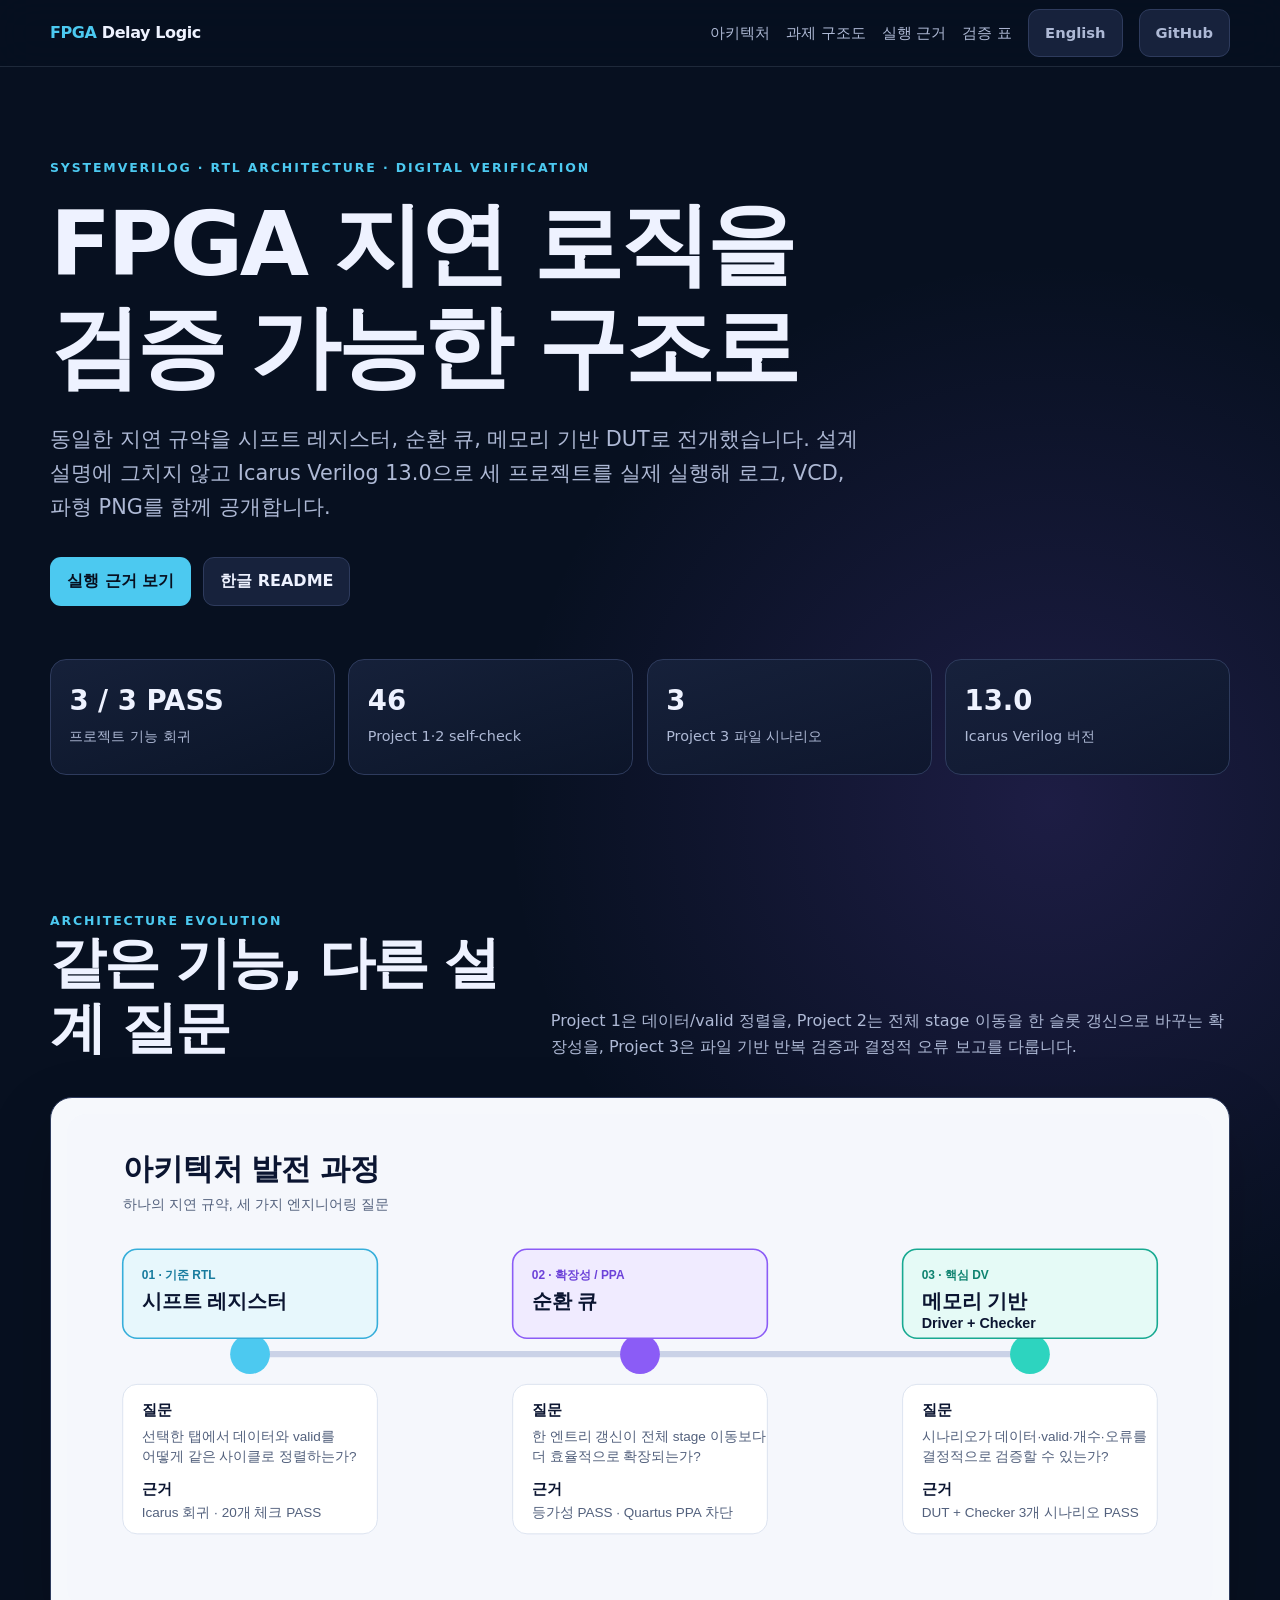
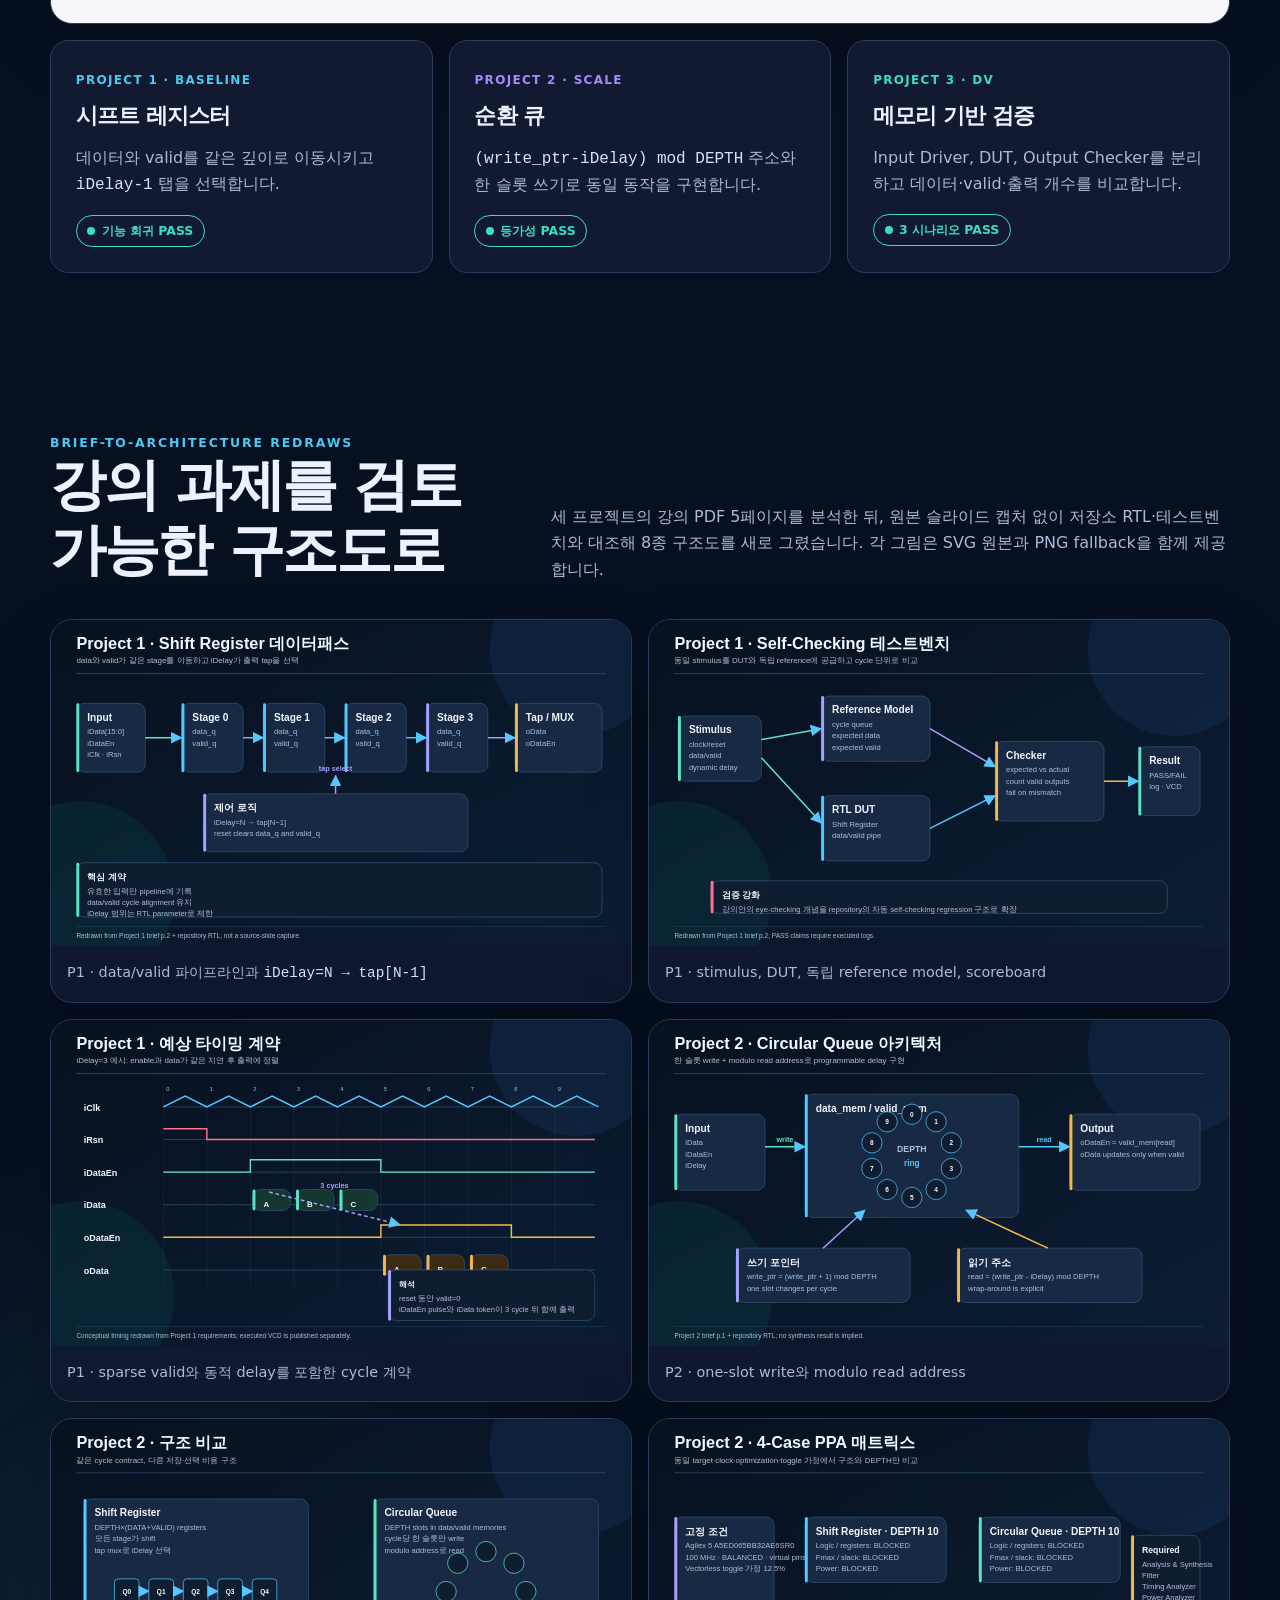
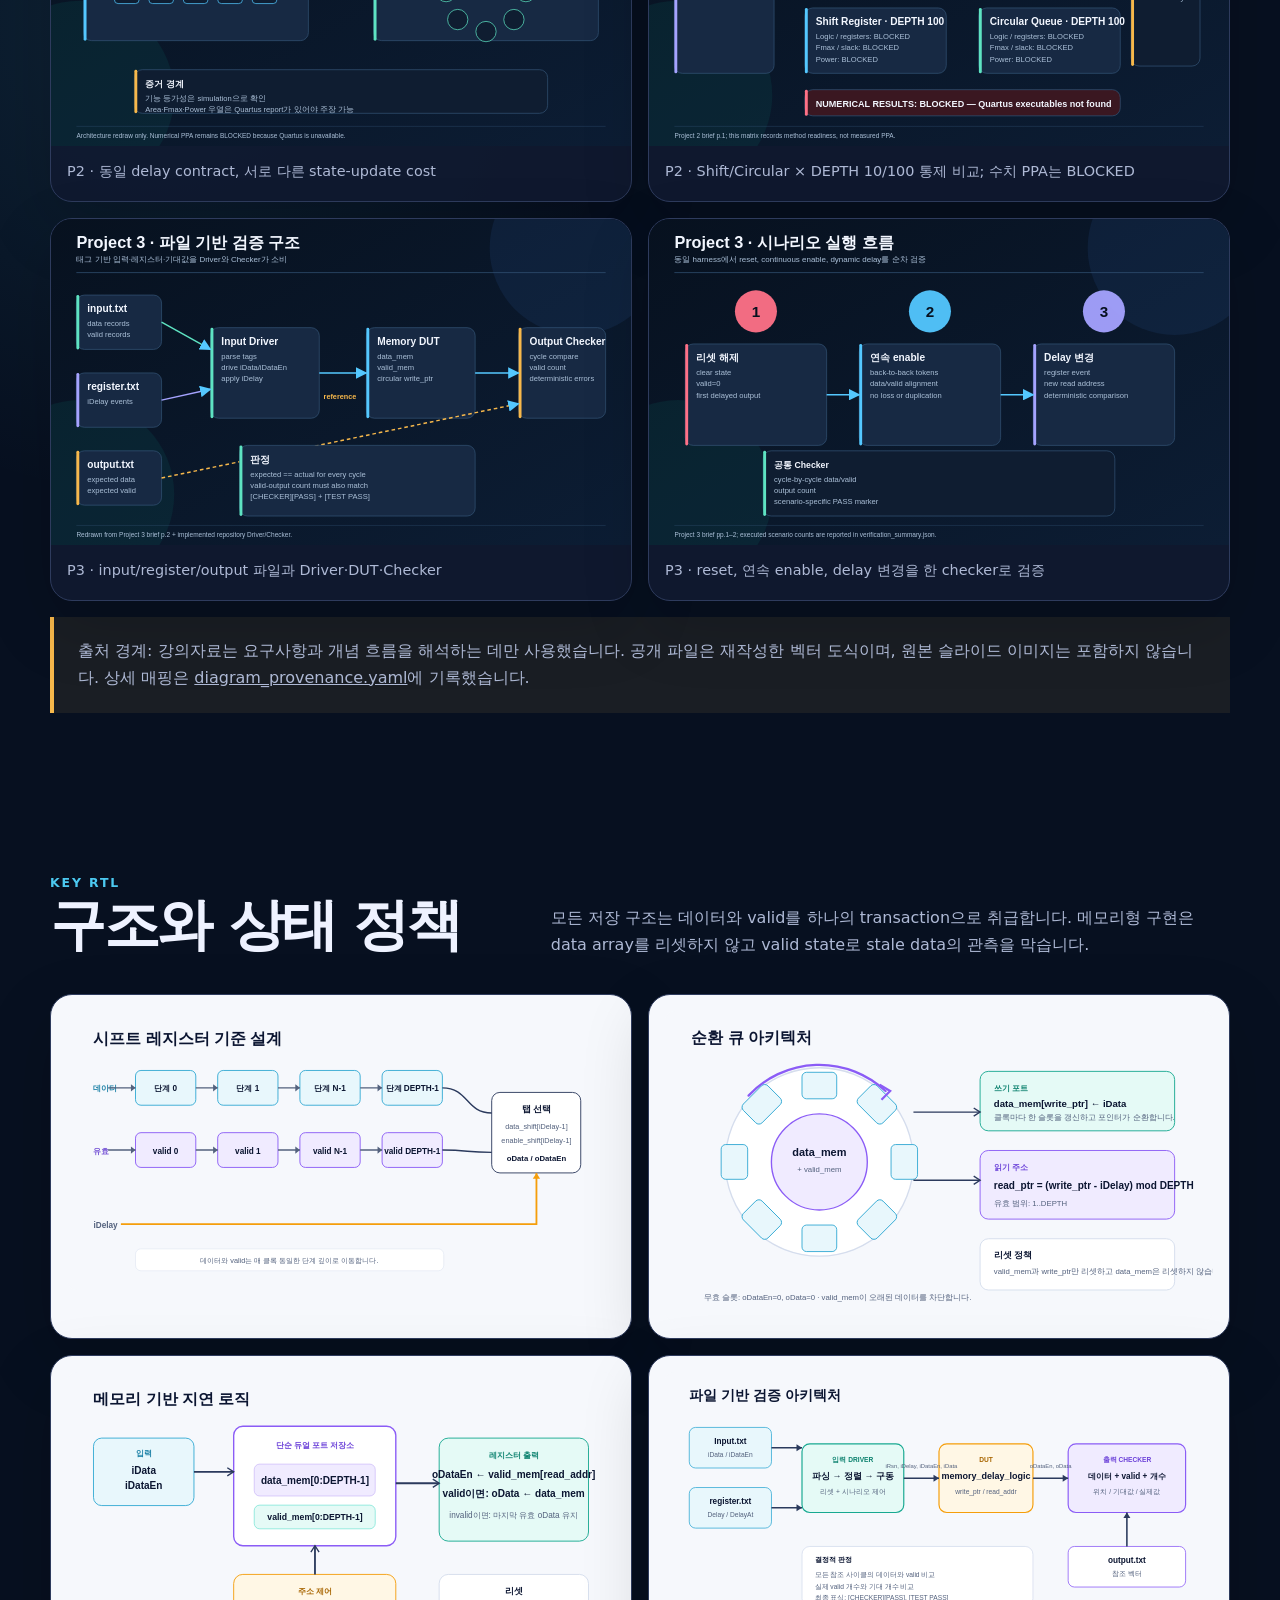
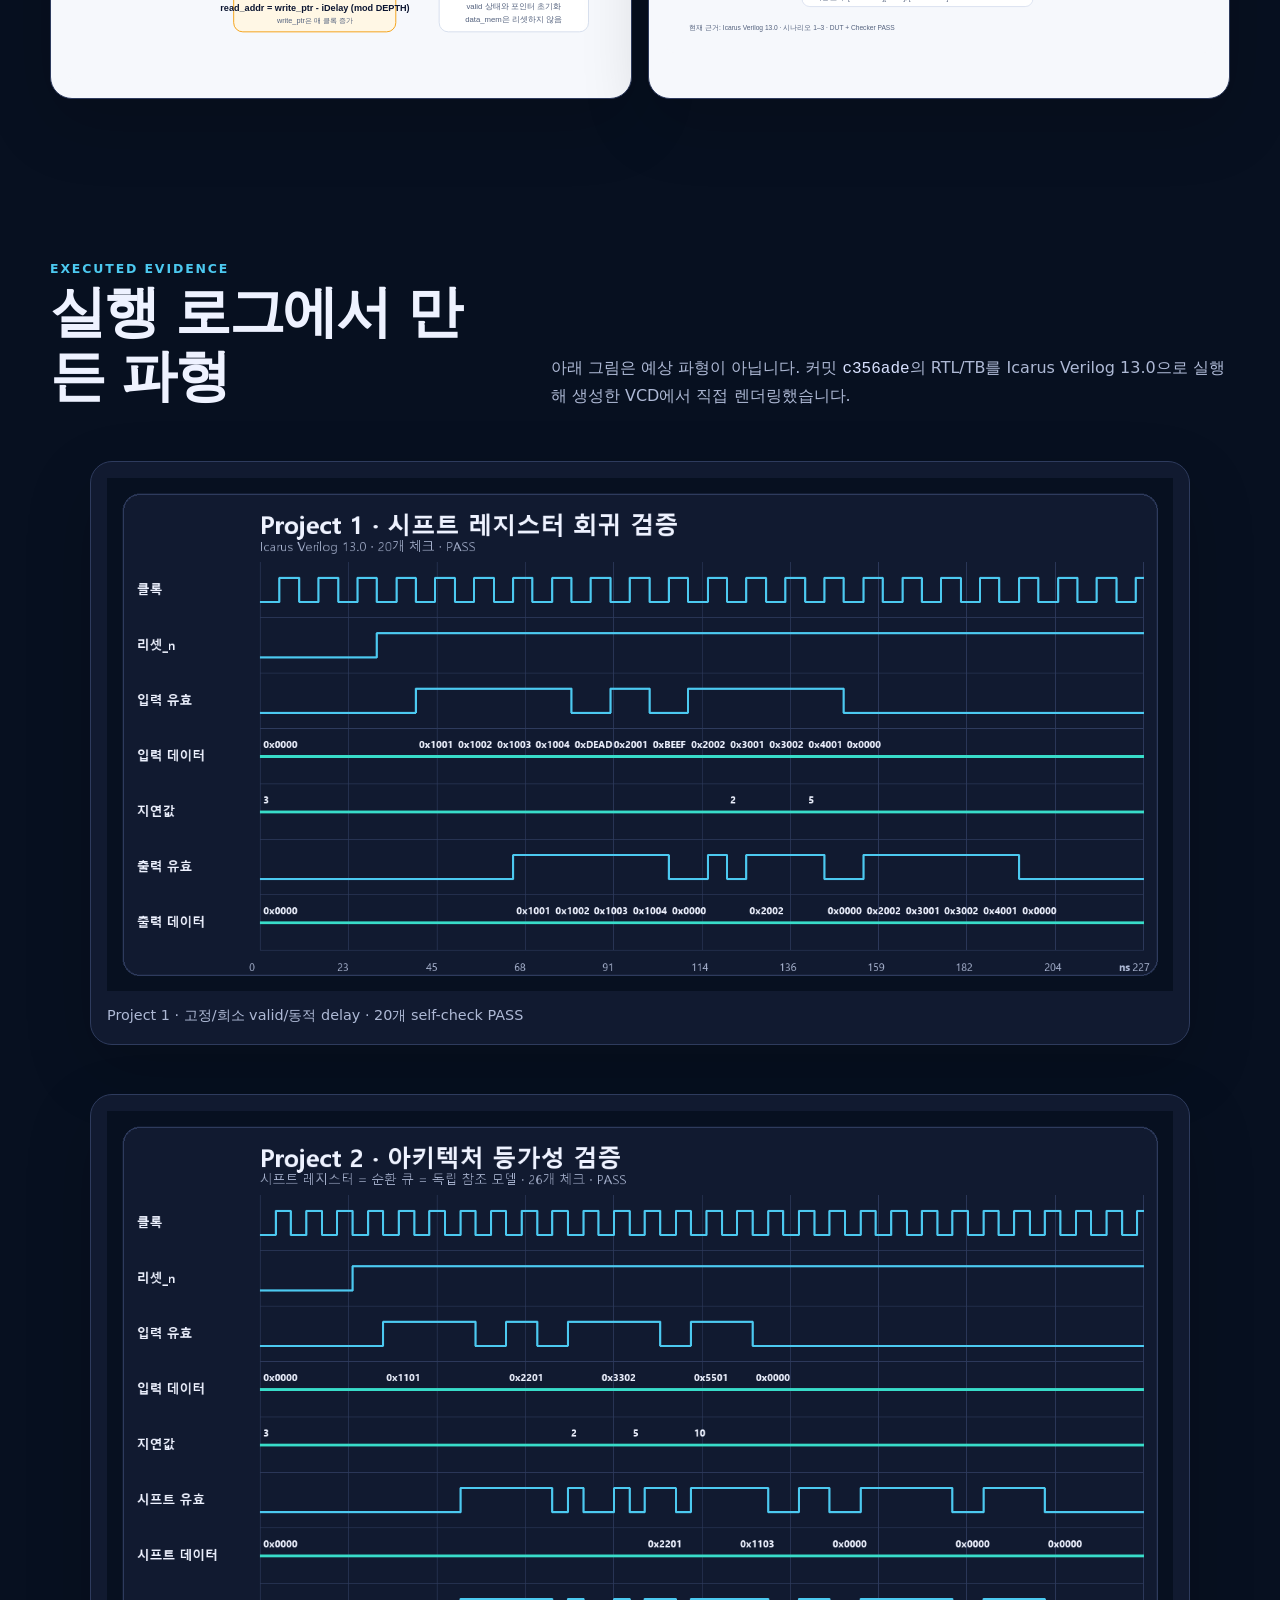
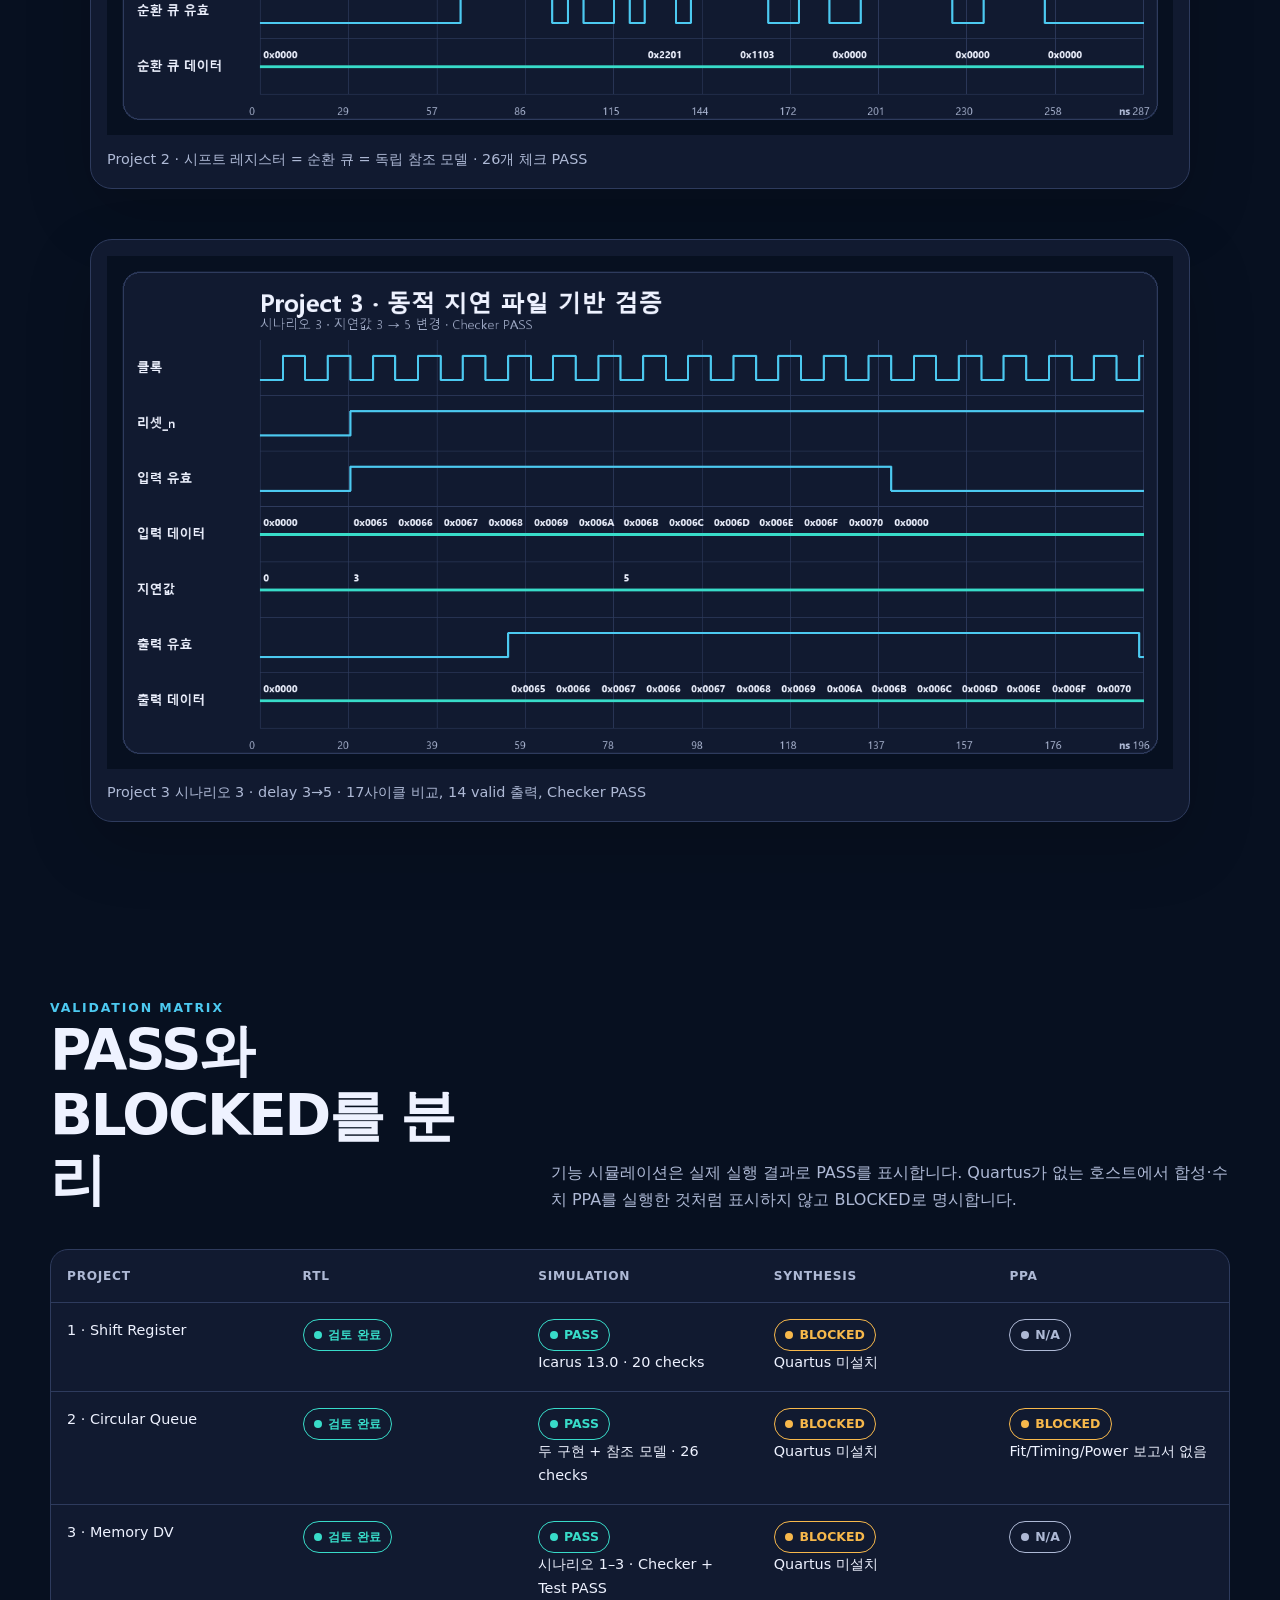
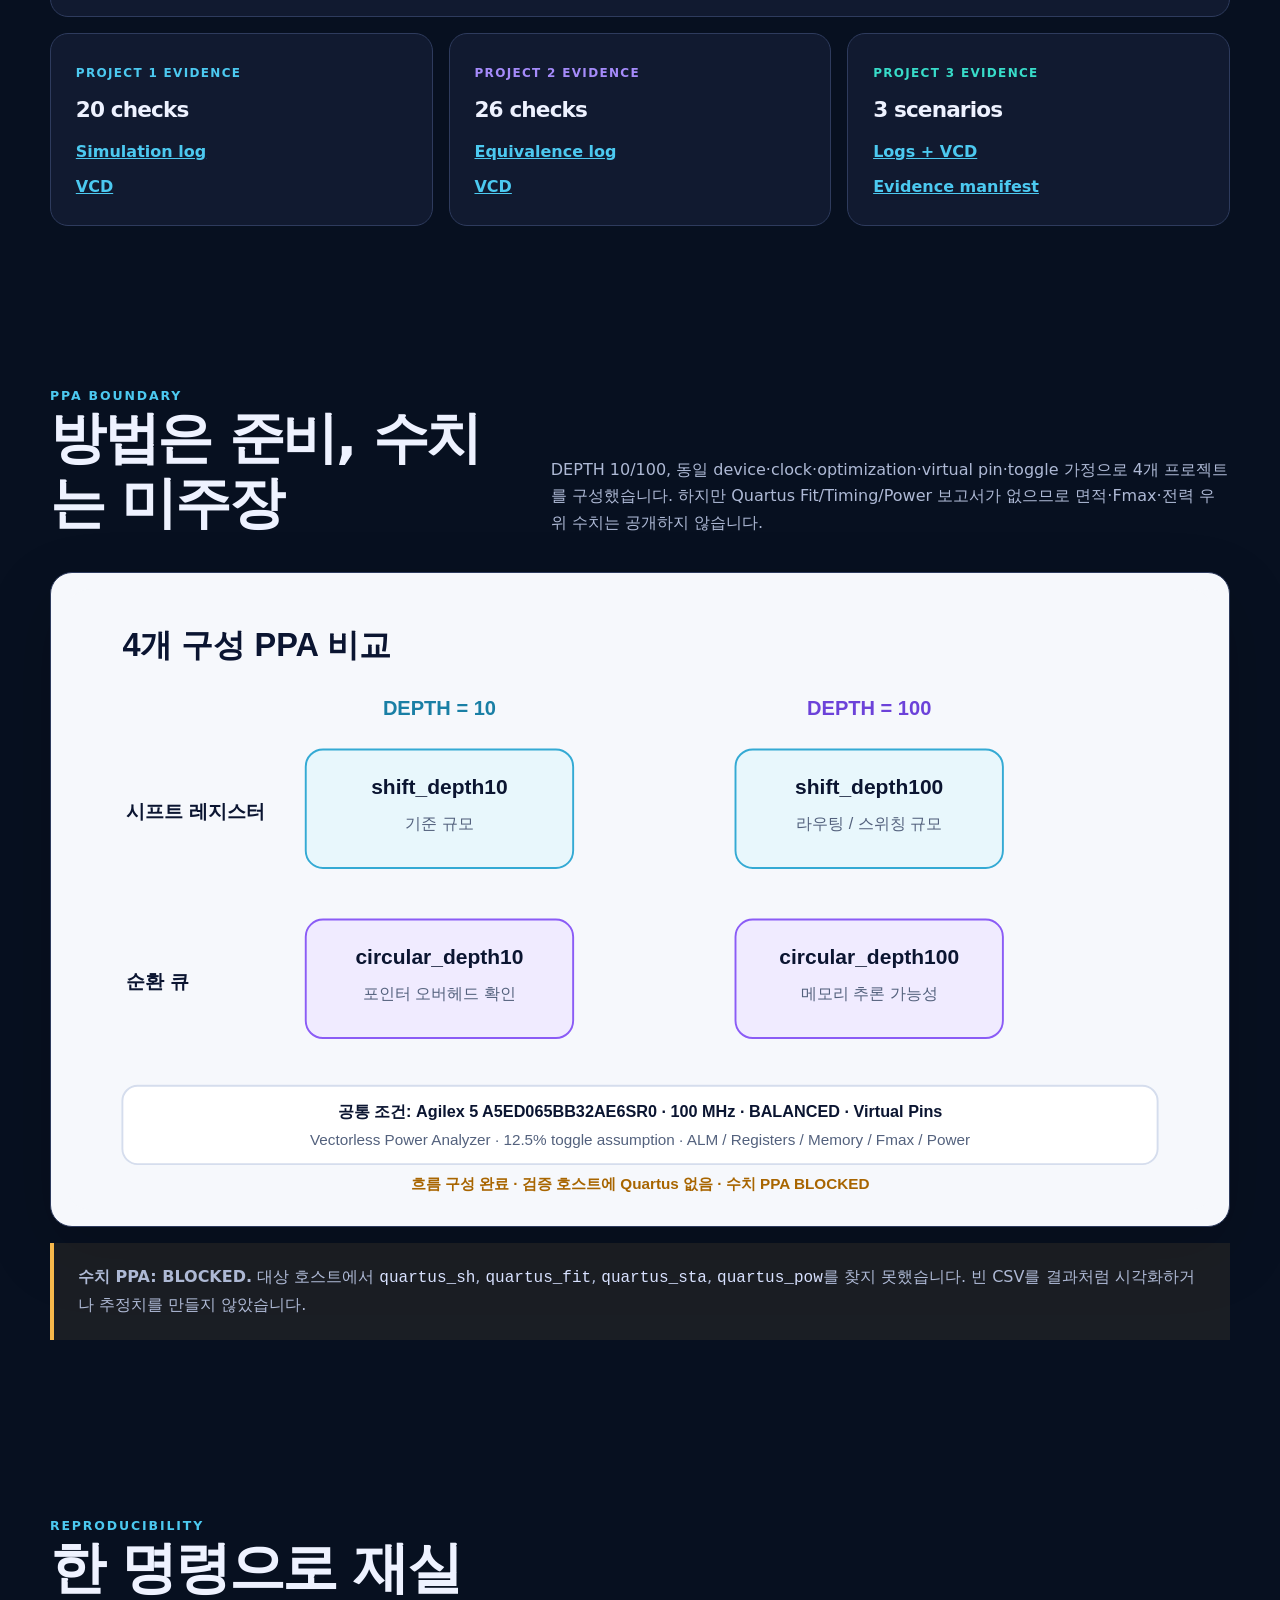
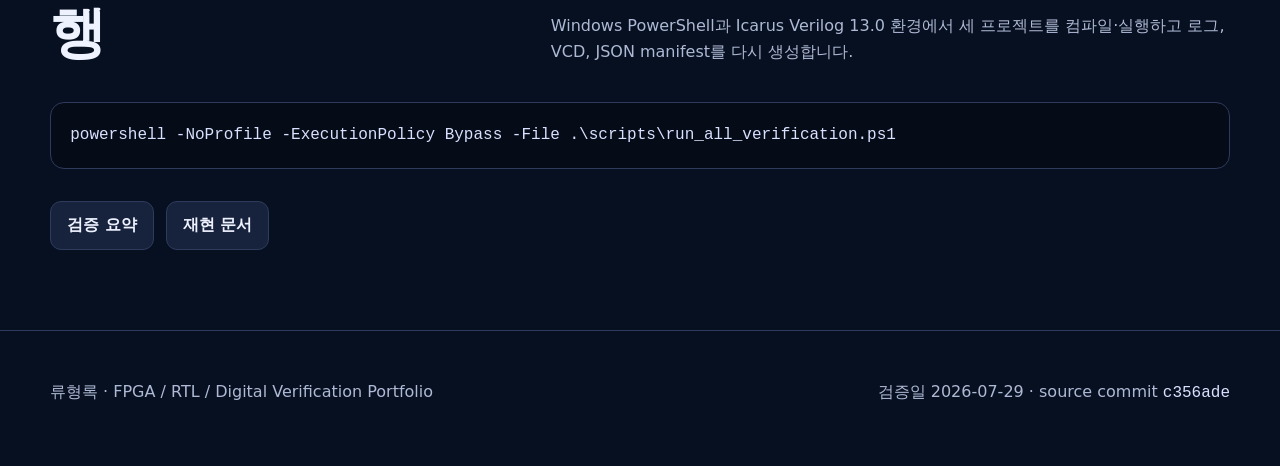
==== commit c6ad3398: "Add bilingual FPGA brief architecture redraws" ====
--- a/docs/index.html
+++ b/docs/index.html
@@ -24,6 +24,7 @@
       <a class="brand" href="#top"><span>FPGA</span> Delay Logic</a>
       <nav class="nav-links" aria-label="주요 메뉴">
         <a href="#architecture">아키텍처</a>
+        <a href="#brief-redraws">과제 구조도</a>
         <a href="#verification">실행 근거</a>
         <a href="#status">검증 표</a>
         <a class="button" href="en/" lang="en">English</a>
@@ -83,6 +84,26 @@
             <span class="status pass">3 시나리오 PASS</span>
           </article>
         </div>
+      </div>
+    </section>
+
+    <section id="brief-redraws">
+      <div class="wrap">
+        <div class="section-head">
+          <div><div class="eyebrow">Brief-to-Architecture Redraws</div><h2>강의 과제를 검토 가능한 구조도로</h2></div>
+          <p>세 프로젝트의 강의 PDF 5페이지를 분석한 뒤, 원본 슬라이드 캡처 없이 저장소 RTL·테스트벤치와 대조해 8종 구조도를 새로 그렸습니다. 각 그림은 SVG 원본과 PNG fallback을 함께 제공합니다.</p>
+        </div>
+        <div class="grid-2 diagram-grid">
+          <figure class="panel"><div class="visual dark"><picture><source srcset="assets/ko/architecture/project1_shift_register_datapath.svg" type="image/svg+xml"><img src="assets/ko/architecture/project1_shift_register_datapath.png" alt="Project 1 시프트 레지스터 데이터패스와 탭 선택" width="1600" height="900"></picture></div><figcaption class="caption">P1 · data/valid 파이프라인과 <code>iDelay=N → tap[N-1]</code></figcaption></figure>
+          <figure class="panel"><div class="visual dark"><picture><source srcset="assets/ko/architecture/project1_testbench_architecture.svg" type="image/svg+xml"><img src="assets/ko/architecture/project1_testbench_architecture.png" alt="Project 1 self-checking 테스트벤치 구조" width="1600" height="900"></picture></div><figcaption class="caption">P1 · stimulus, DUT, 독립 reference model, scoreboard</figcaption></figure>
+          <figure class="panel"><div class="visual dark"><picture><source srcset="assets/ko/architecture/project1_expected_timing.svg" type="image/svg+xml"><img src="assets/ko/architecture/project1_expected_timing.png" alt="Project 1 예상 타이밍 계약" width="1600" height="900"></picture></div><figcaption class="caption">P1 · sparse valid와 동적 delay를 포함한 cycle 계약</figcaption></figure>
+          <figure class="panel"><div class="visual dark"><picture><source srcset="assets/ko/architecture/project2_circular_queue_architecture.svg" type="image/svg+xml"><img src="assets/ko/architecture/project2_circular_queue_architecture.png" alt="Project 2 순환 큐 쓰기 포인터와 읽기 주소 구조" width="1600" height="900"></picture></div><figcaption class="caption">P2 · one-slot write와 modulo read address</figcaption></figure>
+          <figure class="panel"><div class="visual dark"><picture><source srcset="assets/ko/architecture/project2_architecture_comparison.svg" type="image/svg+xml"><img src="assets/ko/architecture/project2_architecture_comparison.png" alt="Project 2 시프트 레지스터와 순환 큐 아키텍처 비교" width="1600" height="900"></picture></div><figcaption class="caption">P2 · 동일 delay contract, 서로 다른 state-update cost</figcaption></figure>
+          <figure class="panel"><div class="visual dark"><picture><source srcset="assets/ko/architecture/project2_ppa_matrix.svg" type="image/svg+xml"><img src="assets/ko/architecture/project2_ppa_matrix.png" alt="Project 2 네 가지 통제 PPA 구성" width="1600" height="900"></picture></div><figcaption class="caption">P2 · Shift/Circular × DEPTH 10/100 통제 비교; 수치 PPA는 BLOCKED</figcaption></figure>
+          <figure class="panel"><div class="visual dark"><picture><source srcset="assets/ko/architecture/project3_file_driven_verification.svg" type="image/svg+xml"><img src="assets/ko/architecture/project3_file_driven_verification.png" alt="Project 3 파일 기반 검증 아키텍처" width="1600" height="900"></picture></div><figcaption class="caption">P3 · input/register/output 파일과 Driver·DUT·Checker</figcaption></figure>
+          <figure class="panel"><div class="visual dark"><picture><source srcset="assets/ko/architecture/project3_scenario_flow.svg" type="image/svg+xml"><img src="assets/ko/architecture/project3_scenario_flow.png" alt="Project 3 세 시나리오 실행 흐름" width="1600" height="900"></picture></div><figcaption class="caption">P3 · reset, 연속 enable, delay 변경을 한 checker로 검증</figcaption></figure>
+        </div>
+        <aside class="note" style="margin-top:1rem">출처 경계: 강의자료는 요구사항과 개념 흐름을 해석하는 데만 사용했습니다. 공개 파일은 재작성한 벡터 도식이며, 원본 슬라이드 이미지는 포함하지 않습니다. 상세 매핑은 <a href="assets/architecture/diagram_provenance.yaml">diagram_provenance.yaml</a>에 기록했습니다.</aside>
       </div>
     </section>
 
--- a/docs/assets/site.css
+++ b/docs/assets/site.css
@@ -128,6 +128,9 @@
 .caption { margin: .8rem 0 0; color: var(--muted); font-size: .9rem; }
 .grid-3 { display: grid; grid-template-columns: repeat(3, 1fr); gap: 1rem; }
 .grid-2 { display: grid; grid-template-columns: repeat(2, 1fr); gap: 1rem; }
+.diagram-grid figure { margin: 0; }
+.diagram-grid .visual { padding: 0; background: var(--surface); }
+.diagram-grid .caption { margin: 0; padding: .9rem 1rem 1.05rem; }
 .card {
   padding: 1.55rem;
   border: 1px solid var(--line);
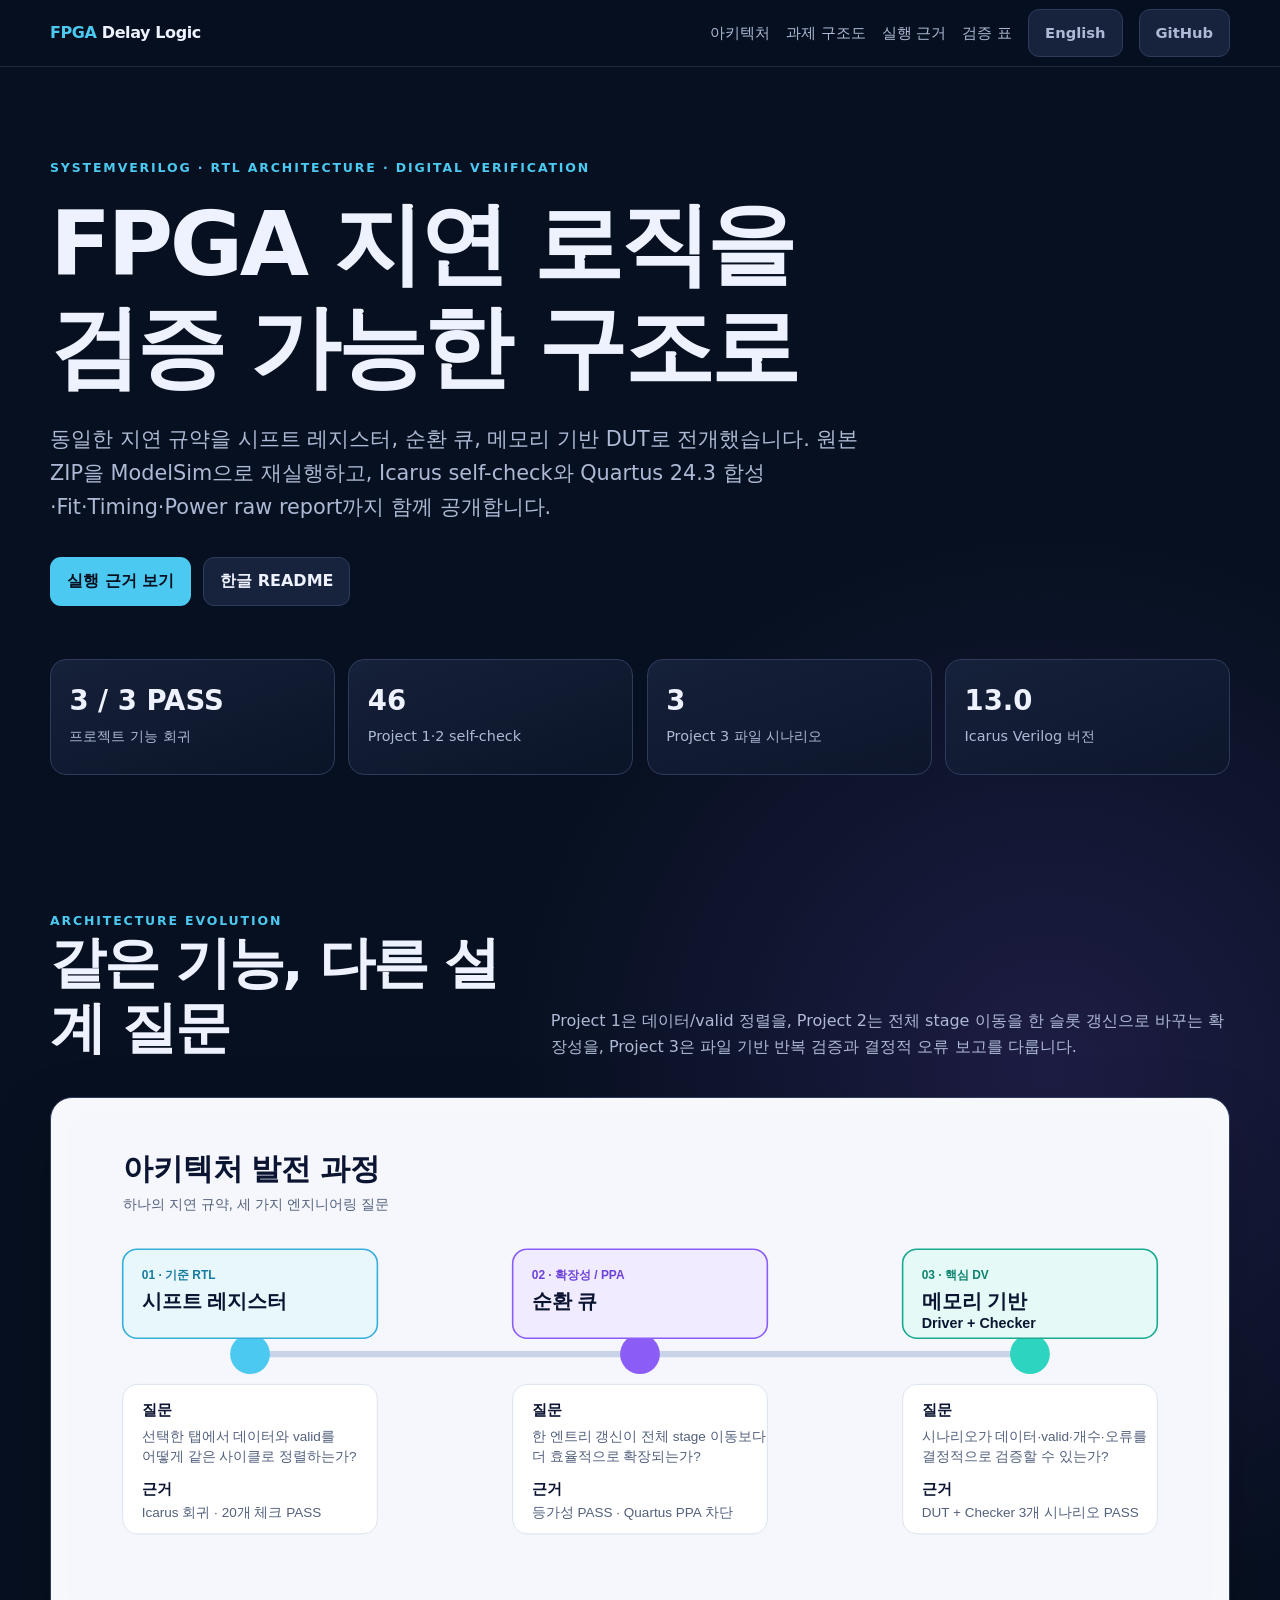
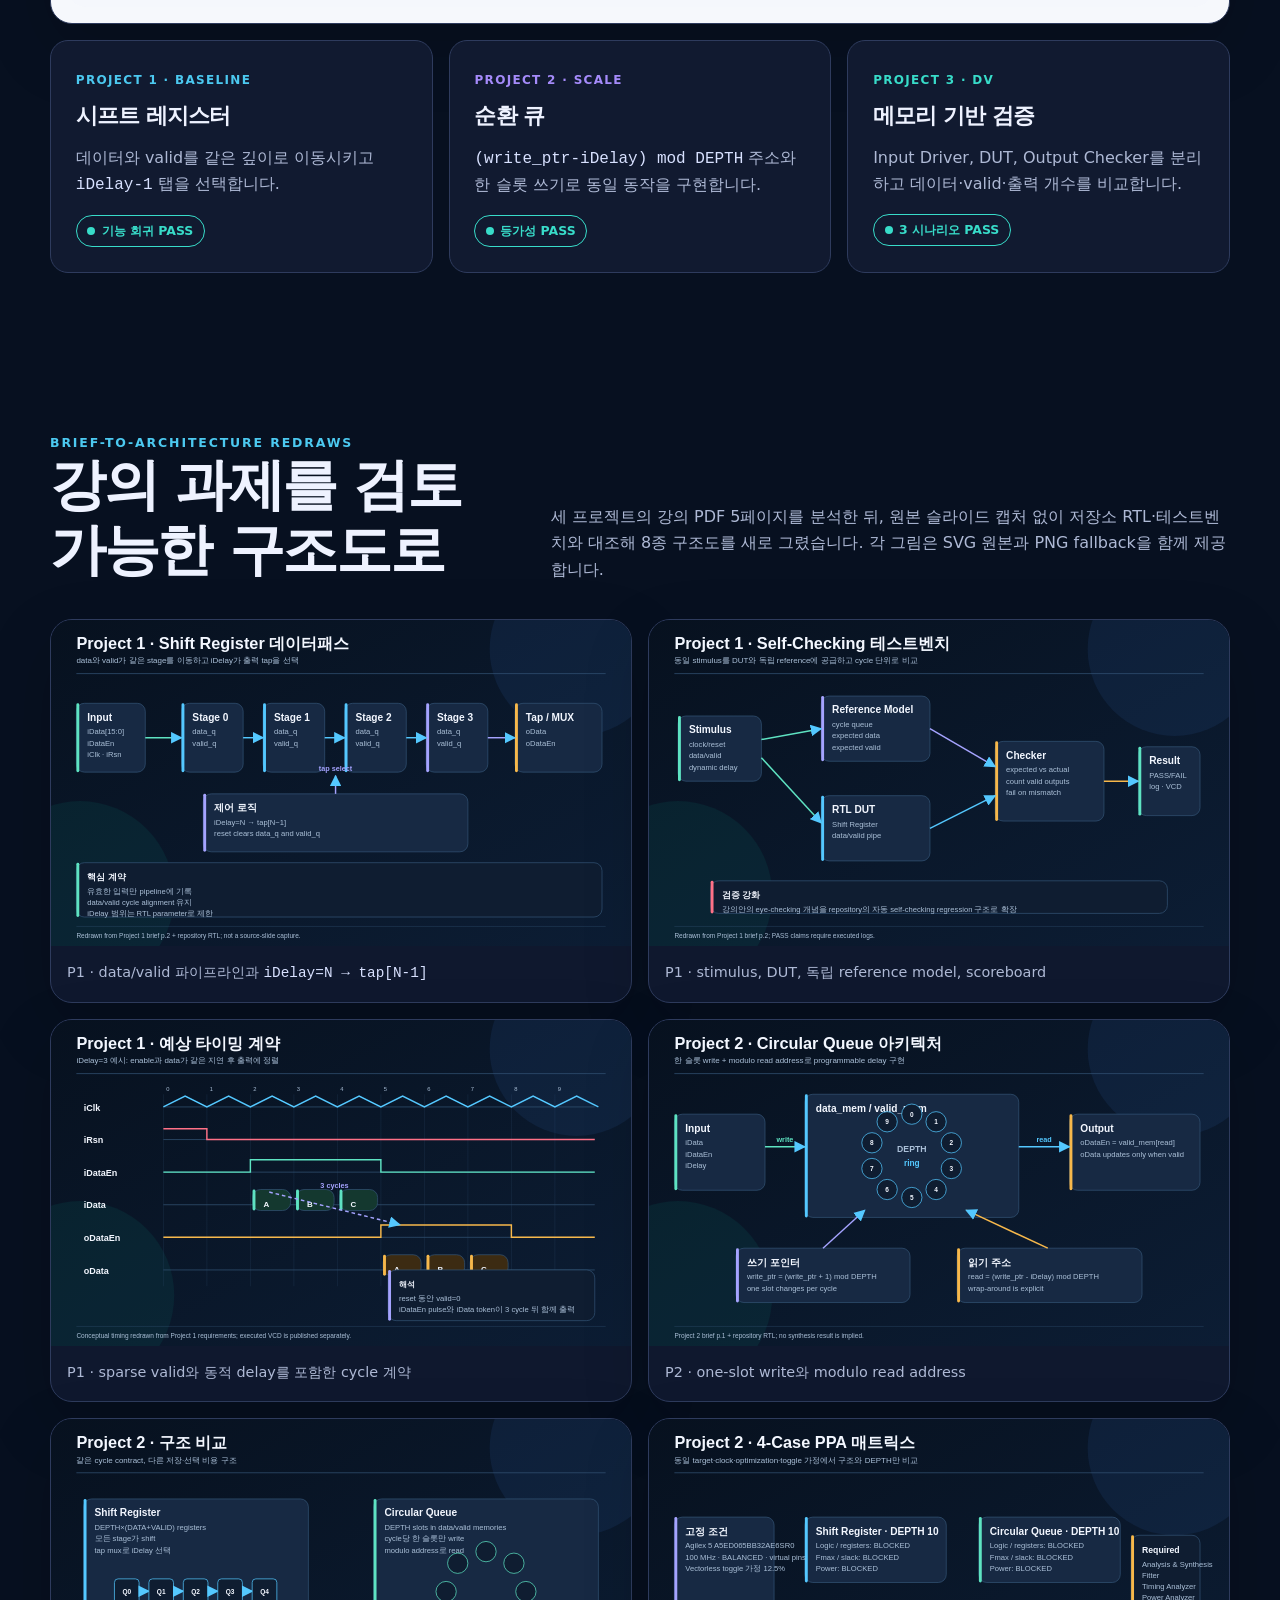
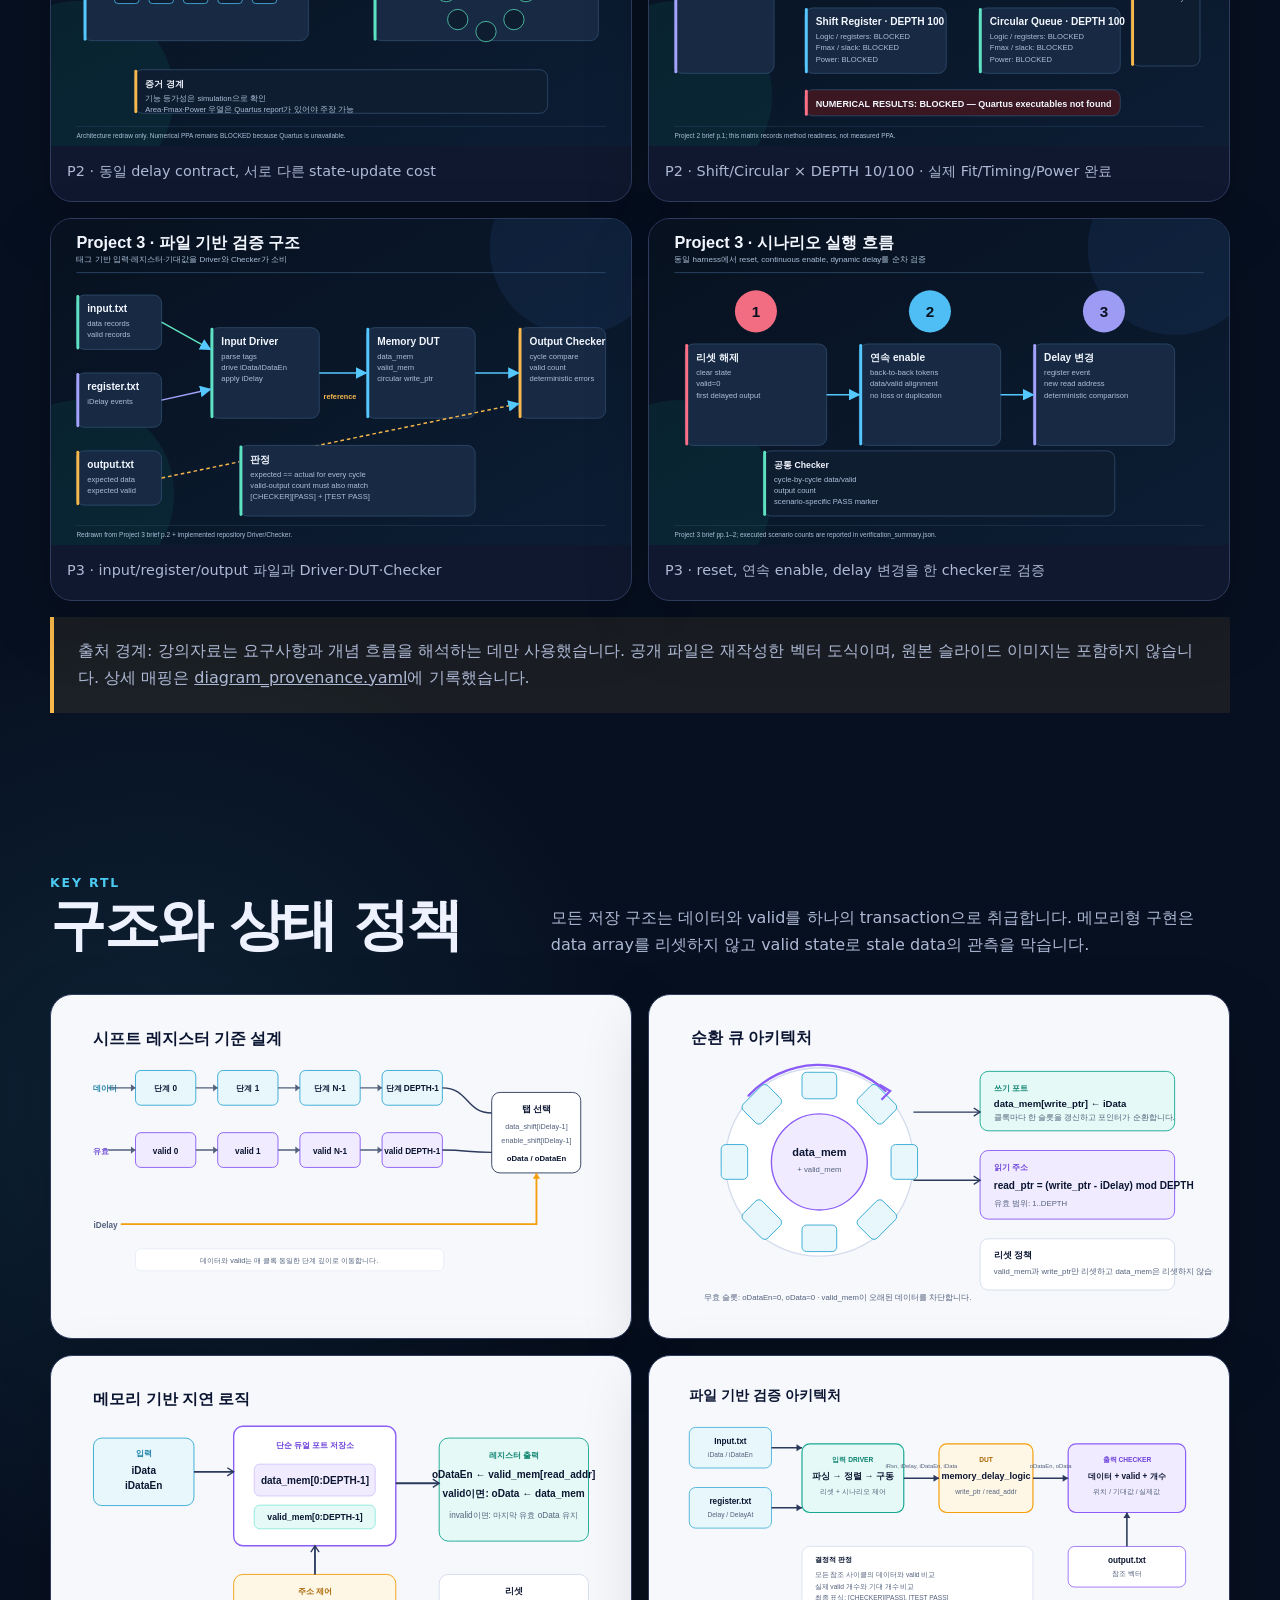
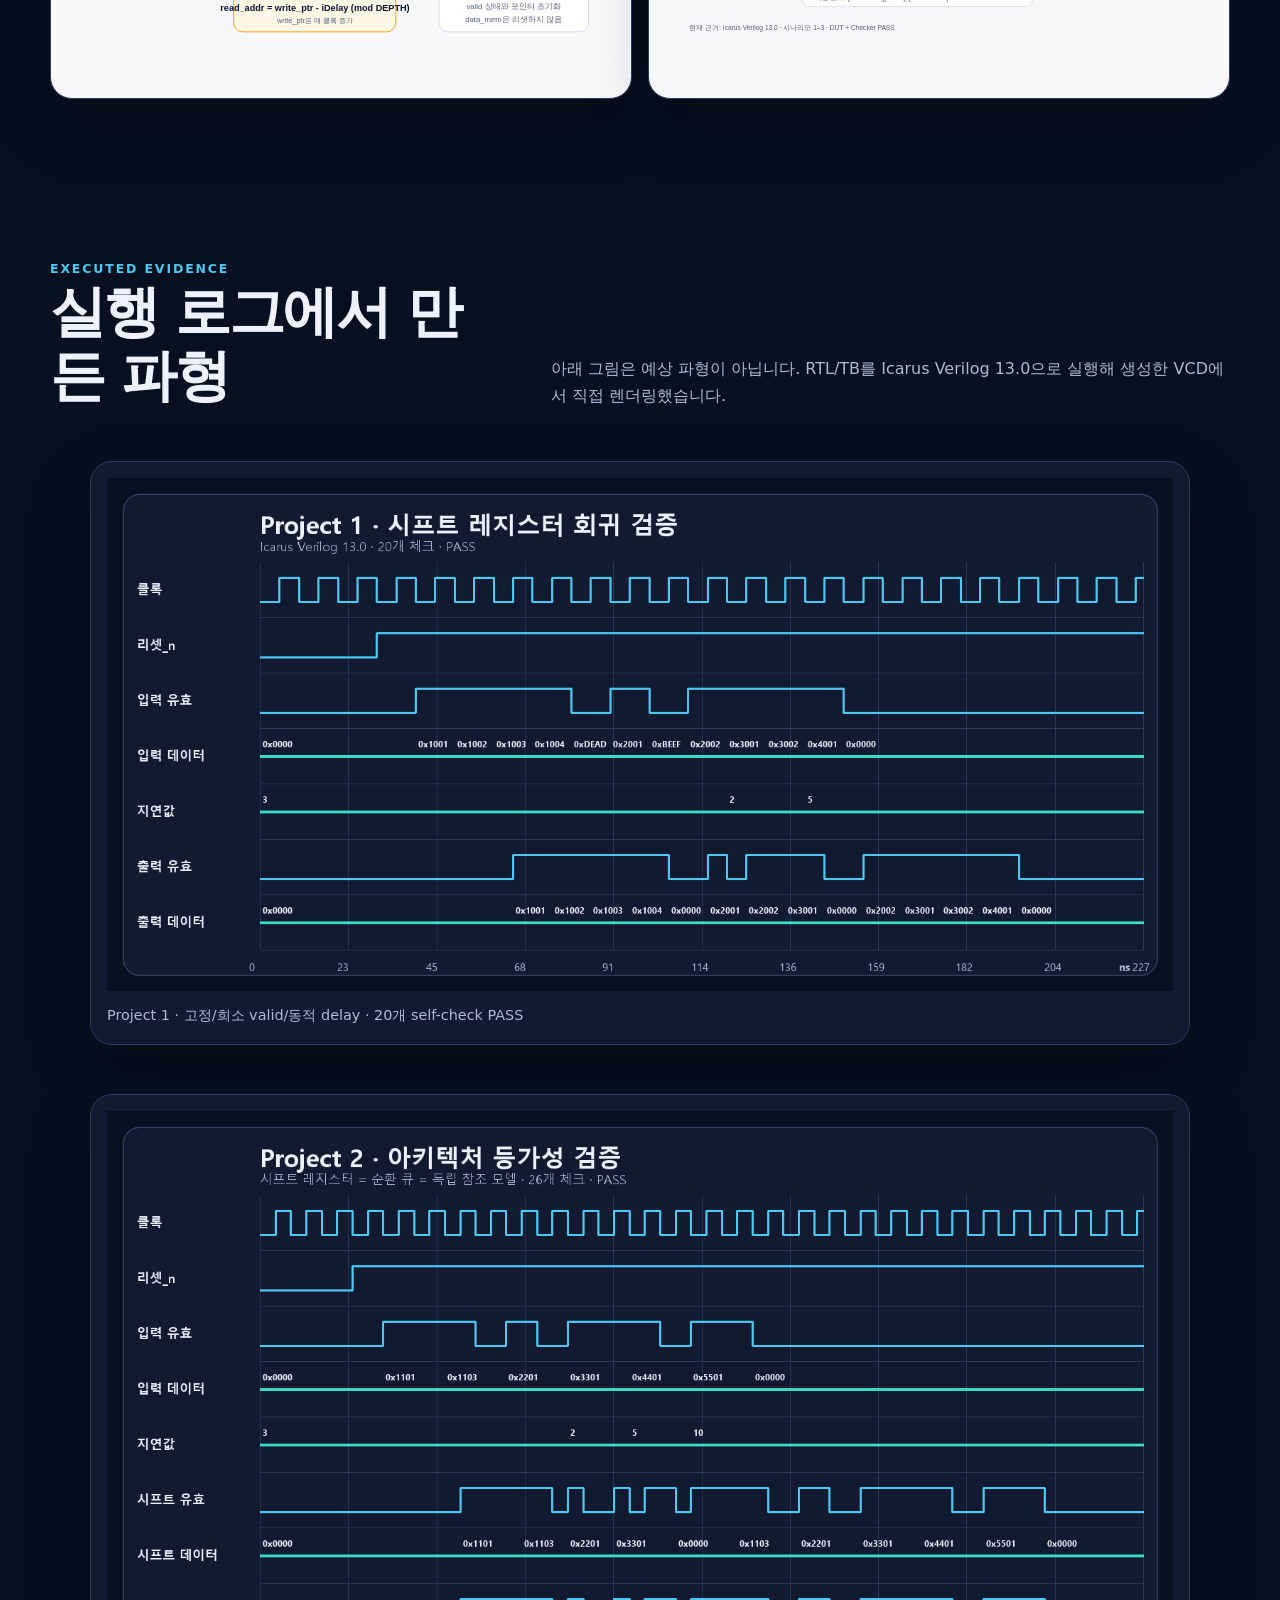
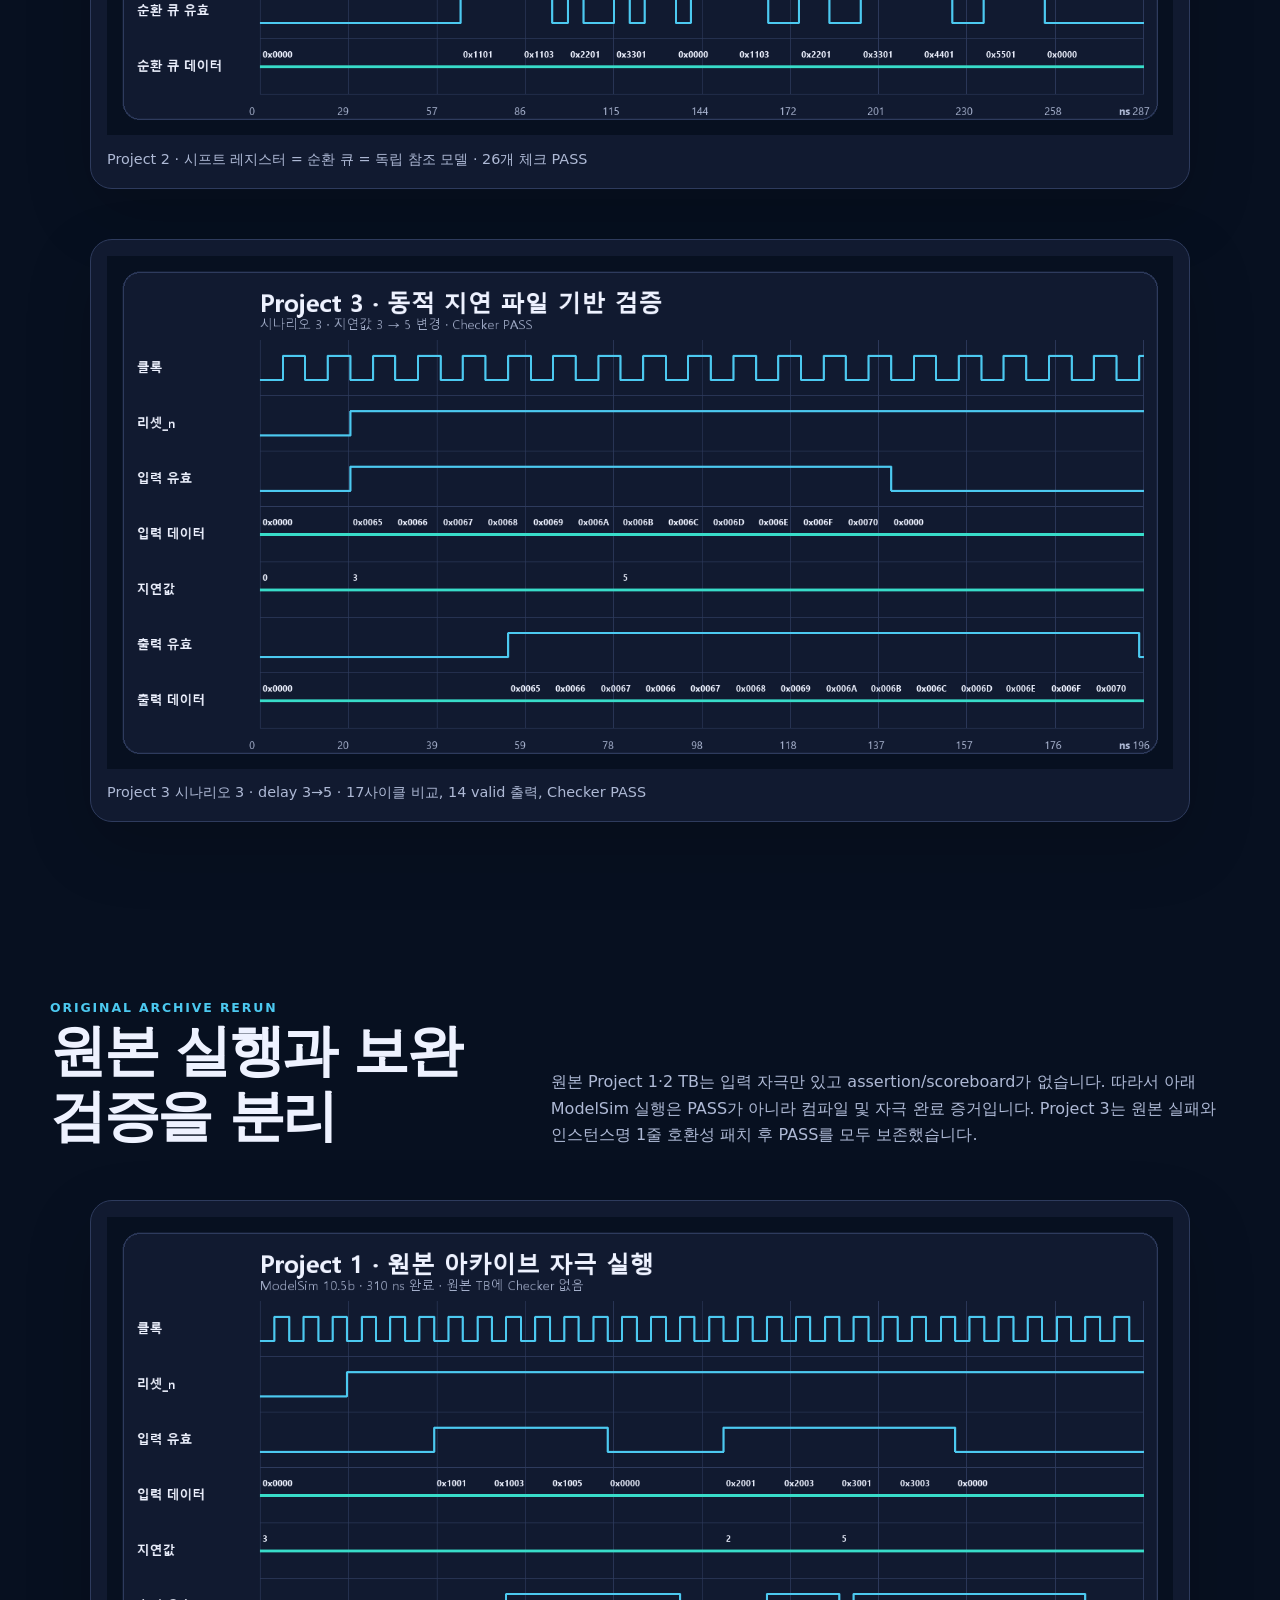
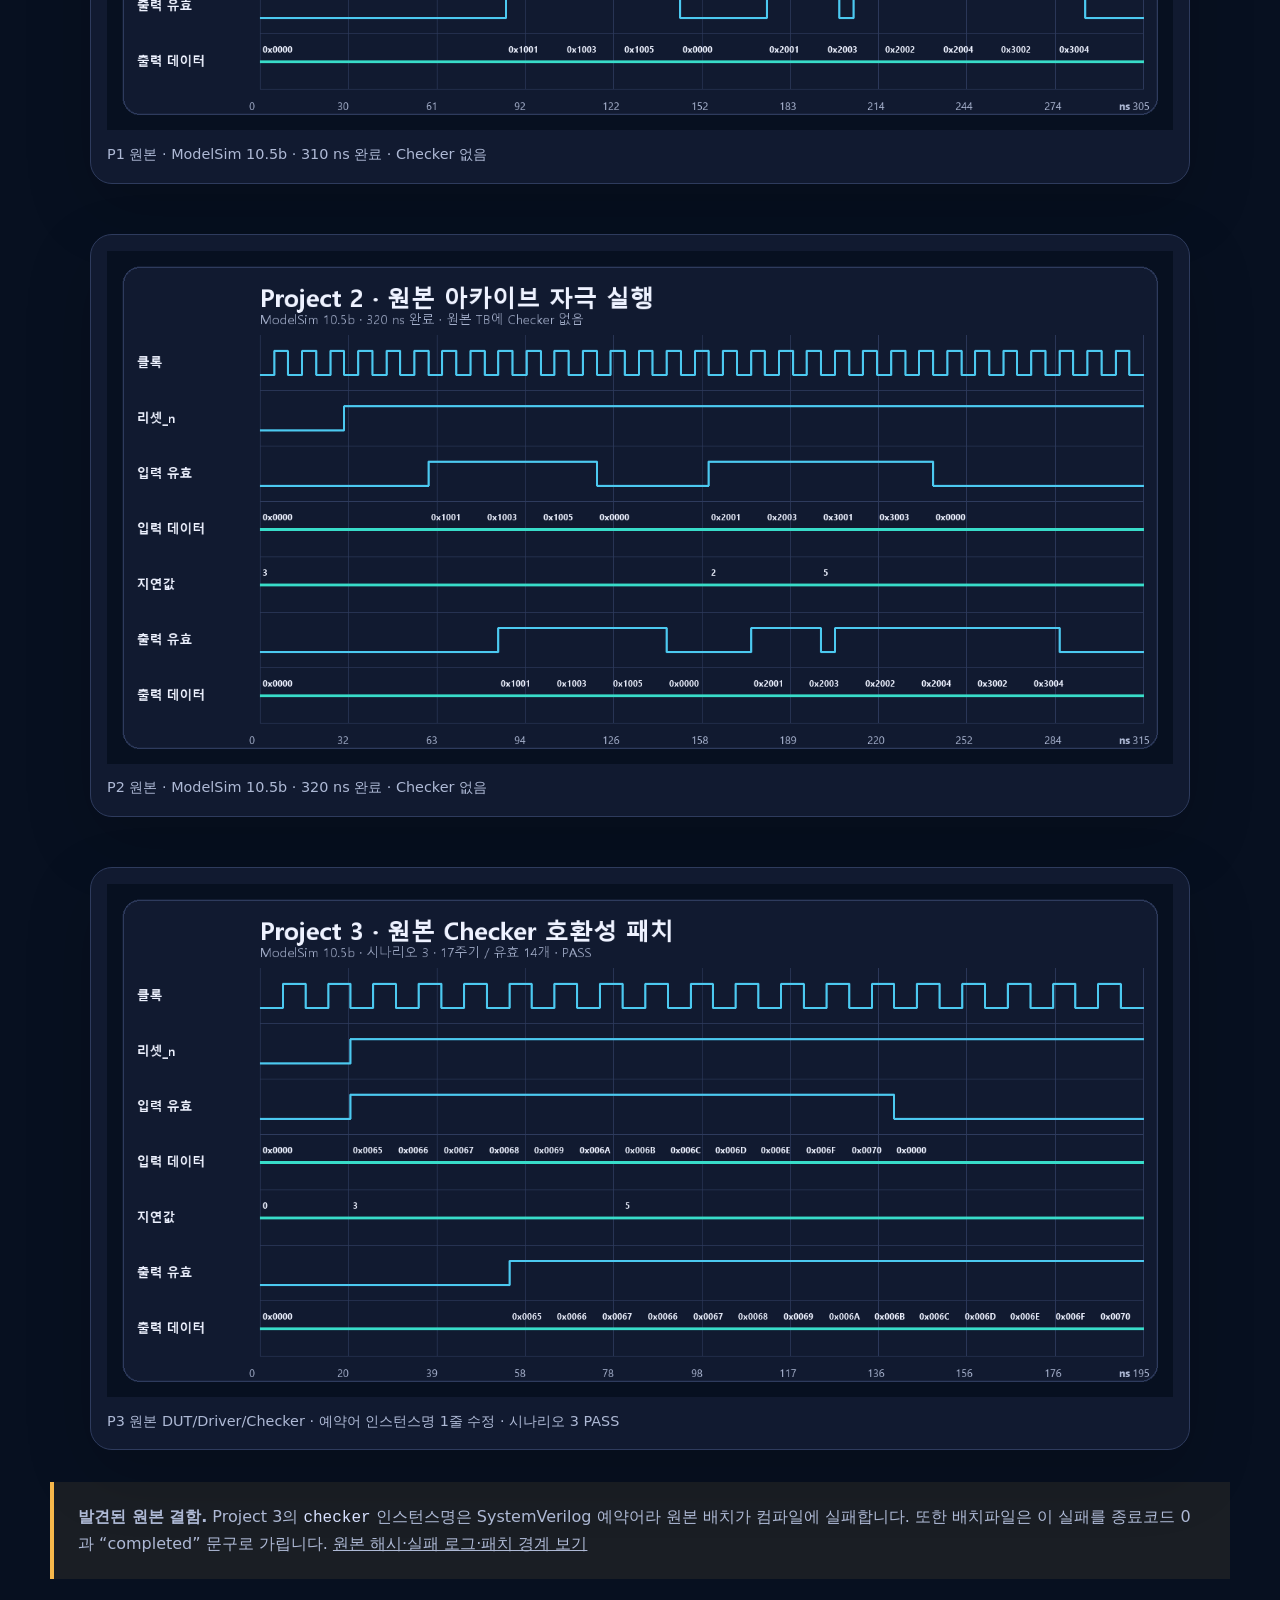
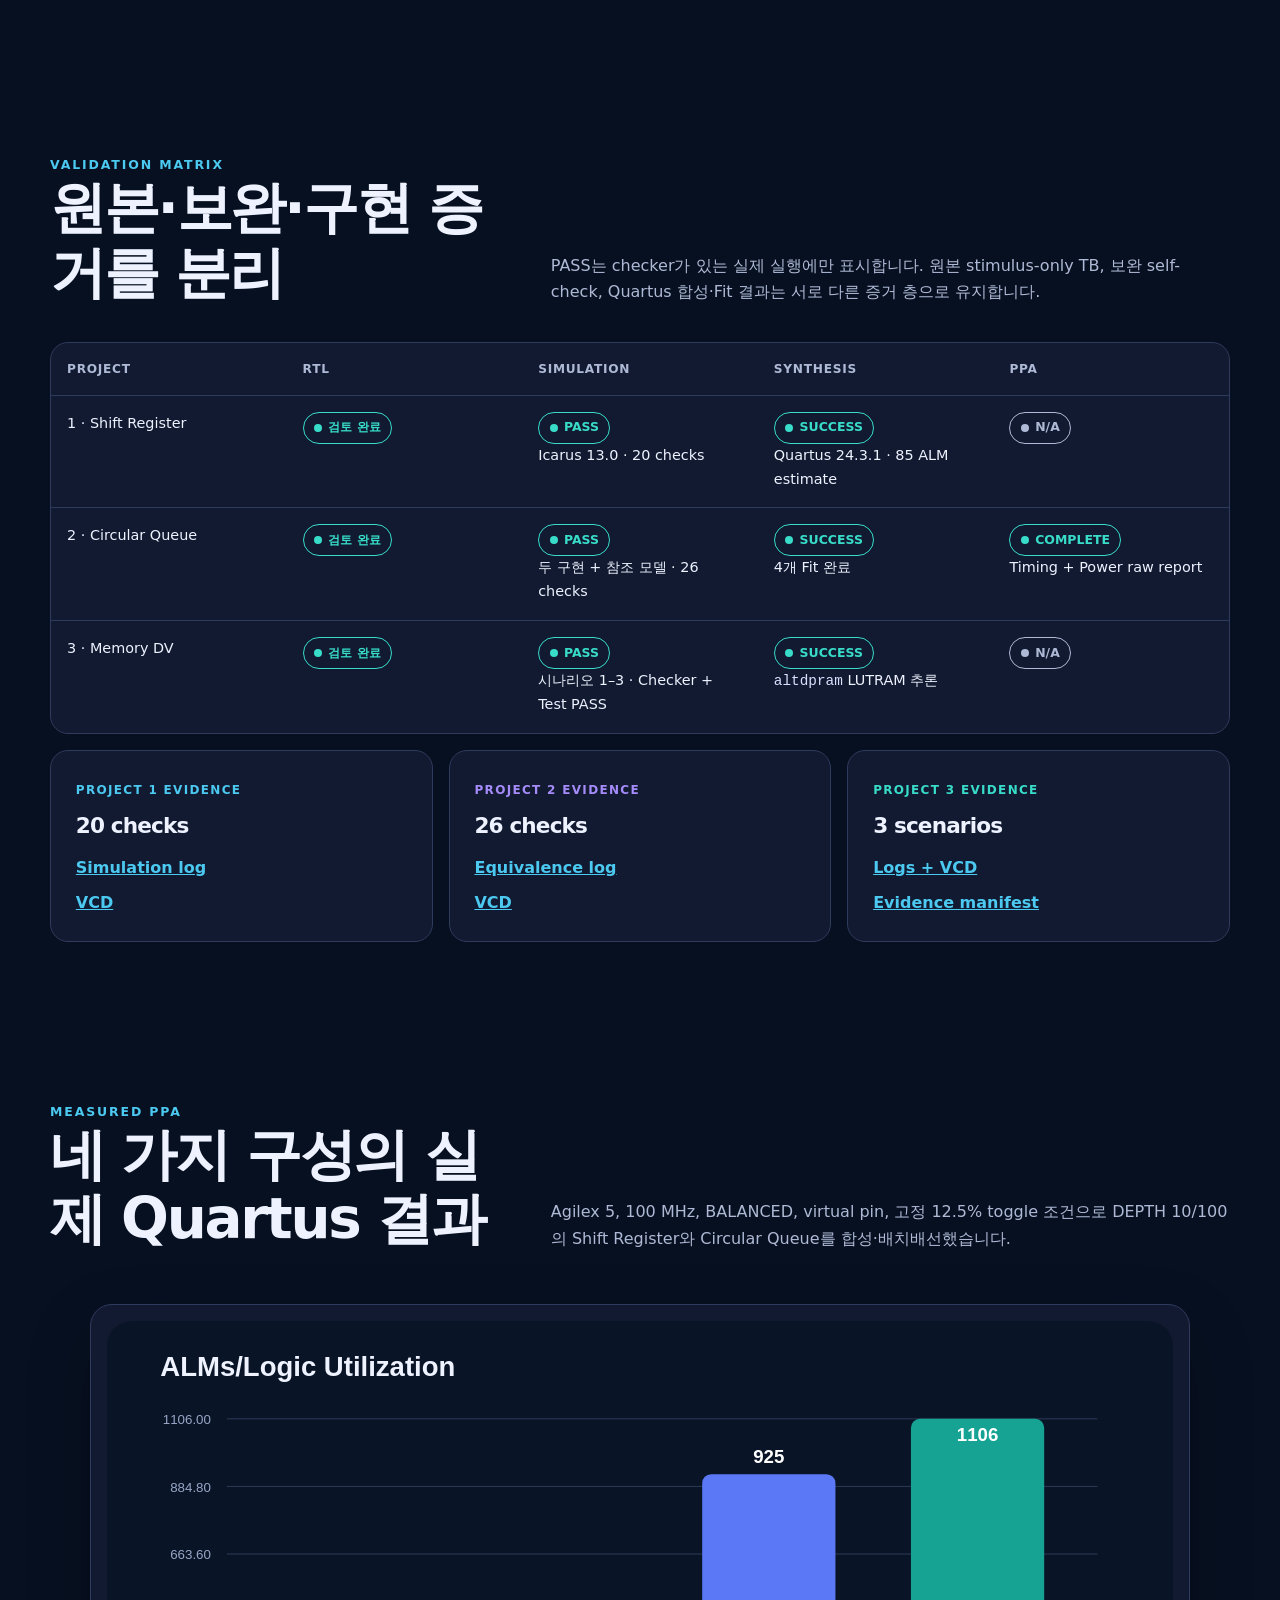
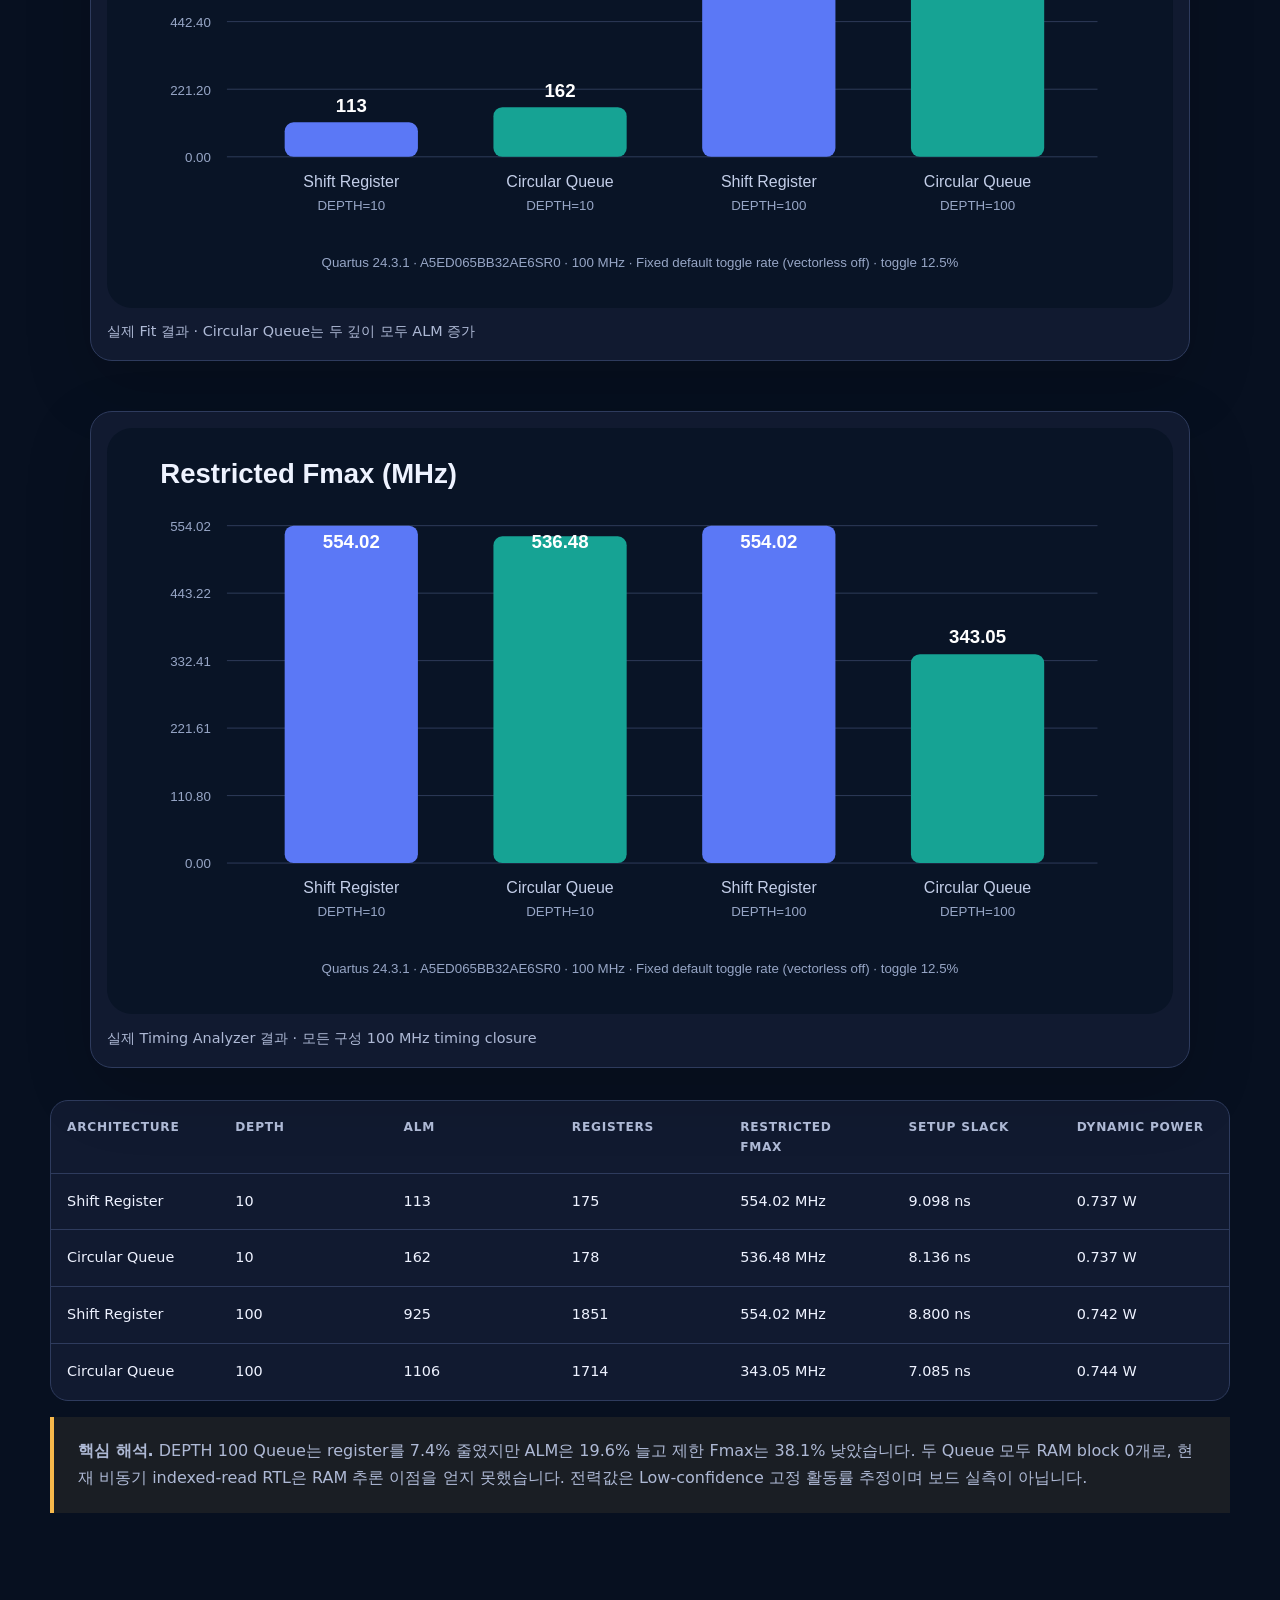
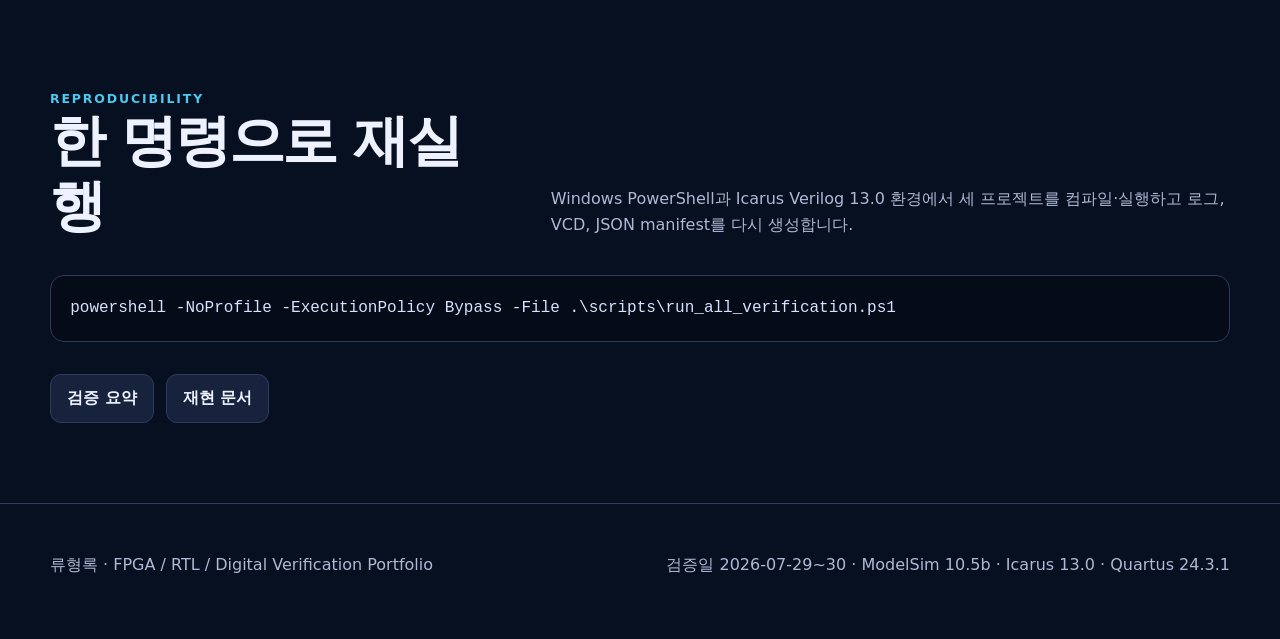
==== commit a635dcfc: "pages: replace blocked claims with executed evidence" ====
--- a/docs/index.html
+++ b/docs/index.html
@@ -3,7 +3,7 @@
 <head>
   <meta charset="utf-8">
   <meta name="viewport" content="width=device-width, initial-scale=1">
-  <meta name="description" content="프로그래머블 지연 로직을 시프트 레지스터, 순환 큐, 메모리 기반 파일 검증으로 발전시킨 FPGA RTL·DV 포트폴리오입니다. Icarus Verilog 13.0 실제 회귀 로그와 VCD 파형을 제공합니다.">
+  <meta name="description" content="ModelSim·Icarus 실제 시뮬레이션과 Quartus 24.3 합성·Fit·Timing·Power 보고서로 검증한 FPGA RTL·DV 포트폴리오입니다.">
   <meta name="theme-color" content="#071020">
   <meta property="og:type" content="website">
   <meta property="og:title" content="FPGA 프로그래머블 지연 로직 | RTL · PPA · DV">
@@ -38,7 +38,7 @@
       <div class="wrap">
         <div class="eyebrow">SystemVerilog · RTL Architecture · Digital Verification</div>
         <h1>FPGA 지연 로직을<br>검증 가능한 구조로</h1>
-        <p class="lead">동일한 지연 규약을 시프트 레지스터, 순환 큐, 메모리 기반 DUT로 전개했습니다. 설계 설명에 그치지 않고 Icarus Verilog 13.0으로 세 프로젝트를 실제 실행해 로그, VCD, 파형 PNG를 함께 공개합니다.</p>
+        <p class="lead">동일한 지연 규약을 시프트 레지스터, 순환 큐, 메모리 기반 DUT로 전개했습니다. 원본 ZIP을 ModelSim으로 재실행하고, Icarus self-check와 Quartus 24.3 합성·Fit·Timing·Power raw report까지 함께 공개합니다.</p>
         <div class="hero-actions">
           <a class="button primary" href="#verification">실행 근거 보기</a>
           <a class="button" href="https://github.com/Tontonjeong/fpga-delay-logic-design-verification/blob/main/README.ko.md">한글 README</a>
@@ -99,7 +99,7 @@
           <figure class="panel"><div class="visual dark"><picture><source srcset="assets/ko/architecture/project1_expected_timing.svg" type="image/svg+xml"><img src="assets/ko/architecture/project1_expected_timing.png" alt="Project 1 예상 타이밍 계약" width="1600" height="900"></picture></div><figcaption class="caption">P1 · sparse valid와 동적 delay를 포함한 cycle 계약</figcaption></figure>
           <figure class="panel"><div class="visual dark"><picture><source srcset="assets/ko/architecture/project2_circular_queue_architecture.svg" type="image/svg+xml"><img src="assets/ko/architecture/project2_circular_queue_architecture.png" alt="Project 2 순환 큐 쓰기 포인터와 읽기 주소 구조" width="1600" height="900"></picture></div><figcaption class="caption">P2 · one-slot write와 modulo read address</figcaption></figure>
           <figure class="panel"><div class="visual dark"><picture><source srcset="assets/ko/architecture/project2_architecture_comparison.svg" type="image/svg+xml"><img src="assets/ko/architecture/project2_architecture_comparison.png" alt="Project 2 시프트 레지스터와 순환 큐 아키텍처 비교" width="1600" height="900"></picture></div><figcaption class="caption">P2 · 동일 delay contract, 서로 다른 state-update cost</figcaption></figure>
-          <figure class="panel"><div class="visual dark"><picture><source srcset="assets/ko/architecture/project2_ppa_matrix.svg" type="image/svg+xml"><img src="assets/ko/architecture/project2_ppa_matrix.png" alt="Project 2 네 가지 통제 PPA 구성" width="1600" height="900"></picture></div><figcaption class="caption">P2 · Shift/Circular × DEPTH 10/100 통제 비교; 수치 PPA는 BLOCKED</figcaption></figure>
+          <figure class="panel"><div class="visual dark"><picture><source srcset="assets/ko/architecture/project2_ppa_matrix.svg" type="image/svg+xml"><img src="assets/ko/architecture/project2_ppa_matrix.png" alt="Project 2 네 가지 통제 PPA 구성" width="1600" height="900"></picture></div><figcaption class="caption">P2 · Shift/Circular × DEPTH 10/100 · 실제 Fit/Timing/Power 완료</figcaption></figure>
           <figure class="panel"><div class="visual dark"><picture><source srcset="assets/ko/architecture/project3_file_driven_verification.svg" type="image/svg+xml"><img src="assets/ko/architecture/project3_file_driven_verification.png" alt="Project 3 파일 기반 검증 아키텍처" width="1600" height="900"></picture></div><figcaption class="caption">P3 · input/register/output 파일과 Driver·DUT·Checker</figcaption></figure>
           <figure class="panel"><div class="visual dark"><picture><source srcset="assets/ko/architecture/project3_scenario_flow.svg" type="image/svg+xml"><img src="assets/ko/architecture/project3_scenario_flow.png" alt="Project 3 세 시나리오 실행 흐름" width="1600" height="900"></picture></div><figcaption class="caption">P3 · reset, 연속 enable, delay 변경을 한 checker로 검증</figcaption></figure>
         </div>
@@ -126,7 +126,7 @@
       <div class="wrap">
         <div class="section-head">
           <div><div class="eyebrow">Executed Evidence</div><h2>실행 로그에서 만든 파형</h2></div>
-          <p>아래 그림은 예상 파형이 아닙니다. 커밋 <code>c356ade</code>의 RTL/TB를 Icarus Verilog 13.0으로 실행해 생성한 VCD에서 직접 렌더링했습니다.</p>
+          <p>아래 그림은 예상 파형이 아닙니다. RTL/TB를 Icarus Verilog 13.0으로 실행해 생성한 VCD에서 직접 렌더링했습니다.</p>
         </div>
         <div class="waveforms">
           <figure class="panel visual dark">
@@ -145,11 +145,26 @@
       </div>
     </section>
 
+    <section id="archive-evidence">
+      <div class="wrap">
+        <div class="section-head">
+          <div><div class="eyebrow">Original Archive Rerun</div><h2>원본 실행과 보완 검증을 분리</h2></div>
+          <p>원본 Project 1·2 TB는 입력 자극만 있고 assertion/scoreboard가 없습니다. 따라서 아래 ModelSim 실행은 PASS가 아니라 컴파일 및 자극 완료 증거입니다. Project 3는 원본 실패와 인스턴스명 1줄 호환성 패치 후 PASS를 모두 보존했습니다.</p>
+        </div>
+        <div class="waveforms">
+          <figure class="panel visual dark"><img src="assets/ko/results/project1_original_modelsim_waveform.png" alt="Project 1 원본 아카이브 ModelSim 자극 실행 파형" width="1500" height="722"><figcaption class="caption">P1 원본 · ModelSim 10.5b · 310 ns 완료 · Checker 없음</figcaption></figure>
+          <figure class="panel visual dark"><img src="assets/ko/results/project2_original_modelsim_waveform.png" alt="Project 2 원본 아카이브 ModelSim 자극 실행 파형" width="1500" height="722"><figcaption class="caption">P2 원본 · ModelSim 10.5b · 320 ns 완료 · Checker 없음</figcaption></figure>
+          <figure class="panel visual dark"><img src="assets/ko/results/project3_modelsim_compatibility_patch_waveform.png" alt="Project 3 원본 Checker 호환성 패치 후 ModelSim PASS 파형" width="1500" height="722"><figcaption class="caption">P3 원본 DUT/Driver/Checker · 예약어 인스턴스명 1줄 수정 · 시나리오 3 PASS</figcaption></figure>
+        </div>
+        <p class="note"><strong>발견된 원본 결함.</strong> Project 3의 <code>checker</code> 인스턴스명은 SystemVerilog 예약어라 원본 배치가 컴파일에 실패합니다. 또한 배치파일은 이 실패를 종료코드 0과 “completed” 문구로 가립니다. <a href="https://github.com/Tontonjeong/fpga-delay-logic-design-verification/blob/main/docs/source-provenance.md">원본 해시·실패 로그·패치 경계 보기</a></p>
+      </div>
+    </section>
+
     <section id="status">
       <div class="wrap">
         <div class="section-head">
-          <div><div class="eyebrow">Validation Matrix</div><h2>PASS와 BLOCKED를 분리</h2></div>
-          <p>기능 시뮬레이션은 실제 실행 결과로 PASS를 표시합니다. Quartus가 없는 호스트에서 합성·수치 PPA를 실행한 것처럼 표시하지 않고 BLOCKED로 명시합니다.</p>
+          <div><div class="eyebrow">Validation Matrix</div><h2>원본·보완·구현 증거를 분리</h2></div>
+          <p>PASS는 checker가 있는 실제 실행에만 표시합니다. 원본 stimulus-only TB, 보완 self-check, Quartus 합성·Fit 결과는 서로 다른 증거 층으로 유지합니다.</p>
         </div>
         <div class="table-wrap">
           <table>
@@ -159,21 +174,21 @@
                 <td data-label="Project">1 · Shift Register</td>
                 <td data-label="RTL"><span class="status pass">검토 완료</span></td>
                 <td data-label="Simulation"><span class="status pass">PASS</span><br>Icarus 13.0 · 20 checks</td>
-                <td data-label="Synthesis"><span class="status blocked">BLOCKED</span><br>Quartus 미설치</td>
+                <td data-label="Synthesis"><span class="status pass">SUCCESS</span><br>Quartus 24.3.1 · 85 ALM estimate</td>
                 <td data-label="PPA"><span class="status na">N/A</span></td>
               </tr>
               <tr>
                 <td data-label="Project">2 · Circular Queue</td>
                 <td data-label="RTL"><span class="status pass">검토 완료</span></td>
                 <td data-label="Simulation"><span class="status pass">PASS</span><br>두 구현 + 참조 모델 · 26 checks</td>
-                <td data-label="Synthesis"><span class="status blocked">BLOCKED</span><br>Quartus 미설치</td>
-                <td data-label="PPA"><span class="status blocked">BLOCKED</span><br>Fit/Timing/Power 보고서 없음</td>
+                <td data-label="Synthesis"><span class="status pass">SUCCESS</span><br>4개 Fit 완료</td>
+                <td data-label="PPA"><span class="status pass">COMPLETE</span><br>Timing + Power raw report</td>
               </tr>
               <tr>
                 <td data-label="Project">3 · Memory DV</td>
                 <td data-label="RTL"><span class="status pass">검토 완료</span></td>
                 <td data-label="Simulation"><span class="status pass">PASS</span><br>시나리오 1–3 · Checker + Test PASS</td>
-                <td data-label="Synthesis"><span class="status blocked">BLOCKED</span><br>Quartus 미설치</td>
+                <td data-label="Synthesis"><span class="status pass">SUCCESS</span><br><code>altdpram</code> LUTRAM 추론</td>
                 <td data-label="PPA"><span class="status na">N/A</span></td>
               </tr>
             </tbody>
@@ -190,11 +205,23 @@
     <section id="ppa">
       <div class="wrap">
         <div class="section-head">
-          <div><div class="eyebrow">PPA Boundary</div><h2>방법은 준비, 수치는 미주장</h2></div>
-          <p>DEPTH 10/100, 동일 device·clock·optimization·virtual pin·toggle 가정으로 4개 프로젝트를 구성했습니다. 하지만 Quartus Fit/Timing/Power 보고서가 없으므로 면적·Fmax·전력 우위 수치는 공개하지 않습니다.</p>
-        </div>
-        <div class="panel visual"><picture><source srcset="assets/ko/ppa/ppa_comparison_matrix.svg" type="image/svg+xml"><img src="assets/ko/ppa/ppa_comparison_matrix.png" alt="4개 구성 PPA 비교 방법과 BLOCKED 상태" width="1200" height="650"></picture></div>
-        <p class="note"><strong>수치 PPA: BLOCKED.</strong> 대상 호스트에서 <code>quartus_sh</code>, <code>quartus_fit</code>, <code>quartus_sta</code>, <code>quartus_pow</code>를 찾지 못했습니다. 빈 CSV를 결과처럼 시각화하거나 추정치를 만들지 않았습니다.</p>
+          <div><div class="eyebrow">Measured PPA</div><h2>네 가지 구성의 실제 Quartus 결과</h2></div>
+          <p>Agilex 5, 100 MHz, BALANCED, virtual pin, 고정 12.5% toggle 조건으로 DEPTH 10/100의 Shift Register와 Circular Queue를 합성·배치배선했습니다.</p>
+        </div>
+        <div class="waveforms">
+          <figure class="panel visual dark"><img src="assets/ko/ppa/actual/alm_comparison.svg" alt="Quartus 24.3 네 구성의 실제 ALM 비교" width="1200" height="660"><figcaption class="caption">실제 Fit 결과 · Circular Queue는 두 깊이 모두 ALM 증가</figcaption></figure>
+          <figure class="panel visual dark"><img src="assets/ko/ppa/actual/restricted_fmax_comparison.svg" alt="Quartus 24.3 네 구성의 제한 Fmax 비교" width="1200" height="660"><figcaption class="caption">실제 Timing Analyzer 결과 · 모든 구성 100 MHz timing closure</figcaption></figure>
+        </div>
+        <div class="table-wrap" style="margin-top:1rem"><table>
+          <thead><tr><th>Architecture</th><th>DEPTH</th><th>ALM</th><th>Registers</th><th>Restricted Fmax</th><th>Setup slack</th><th>Dynamic power</th></tr></thead>
+          <tbody>
+            <tr><td>Shift Register</td><td>10</td><td>113</td><td>175</td><td>554.02 MHz</td><td>9.098 ns</td><td>0.737 W</td></tr>
+            <tr><td>Circular Queue</td><td>10</td><td>162</td><td>178</td><td>536.48 MHz</td><td>8.136 ns</td><td>0.737 W</td></tr>
+            <tr><td>Shift Register</td><td>100</td><td>925</td><td>1851</td><td>554.02 MHz</td><td>8.800 ns</td><td>0.742 W</td></tr>
+            <tr><td>Circular Queue</td><td>100</td><td>1106</td><td>1714</td><td>343.05 MHz</td><td>7.085 ns</td><td>0.744 W</td></tr>
+          </tbody>
+        </table></div>
+        <p class="note"><strong>핵심 해석.</strong> DEPTH 100 Queue는 register를 7.4% 줄였지만 ALM은 19.6% 늘고 제한 Fmax는 38.1% 낮았습니다. 두 Queue 모두 RAM block 0개로, 현재 비동기 indexed-read RTL은 RAM 추론 이점을 얻지 못했습니다. 전력값은 Low-confidence 고정 활동률 추정이며 보드 실측이 아닙니다.</p>
       </div>
     </section>
 
@@ -216,7 +243,7 @@
   <footer class="footer">
     <div class="wrap footer-inner">
       <div>류형록 · FPGA / RTL / Digital Verification Portfolio</div>
-      <div>검증일 2026-07-29 · source commit <code>c356ade</code></div>
+      <div>검증일 2026-07-29~30 · ModelSim 10.5b · Icarus 13.0 · Quartus 24.3.1</div>
     </div>
   </footer>
 </body>
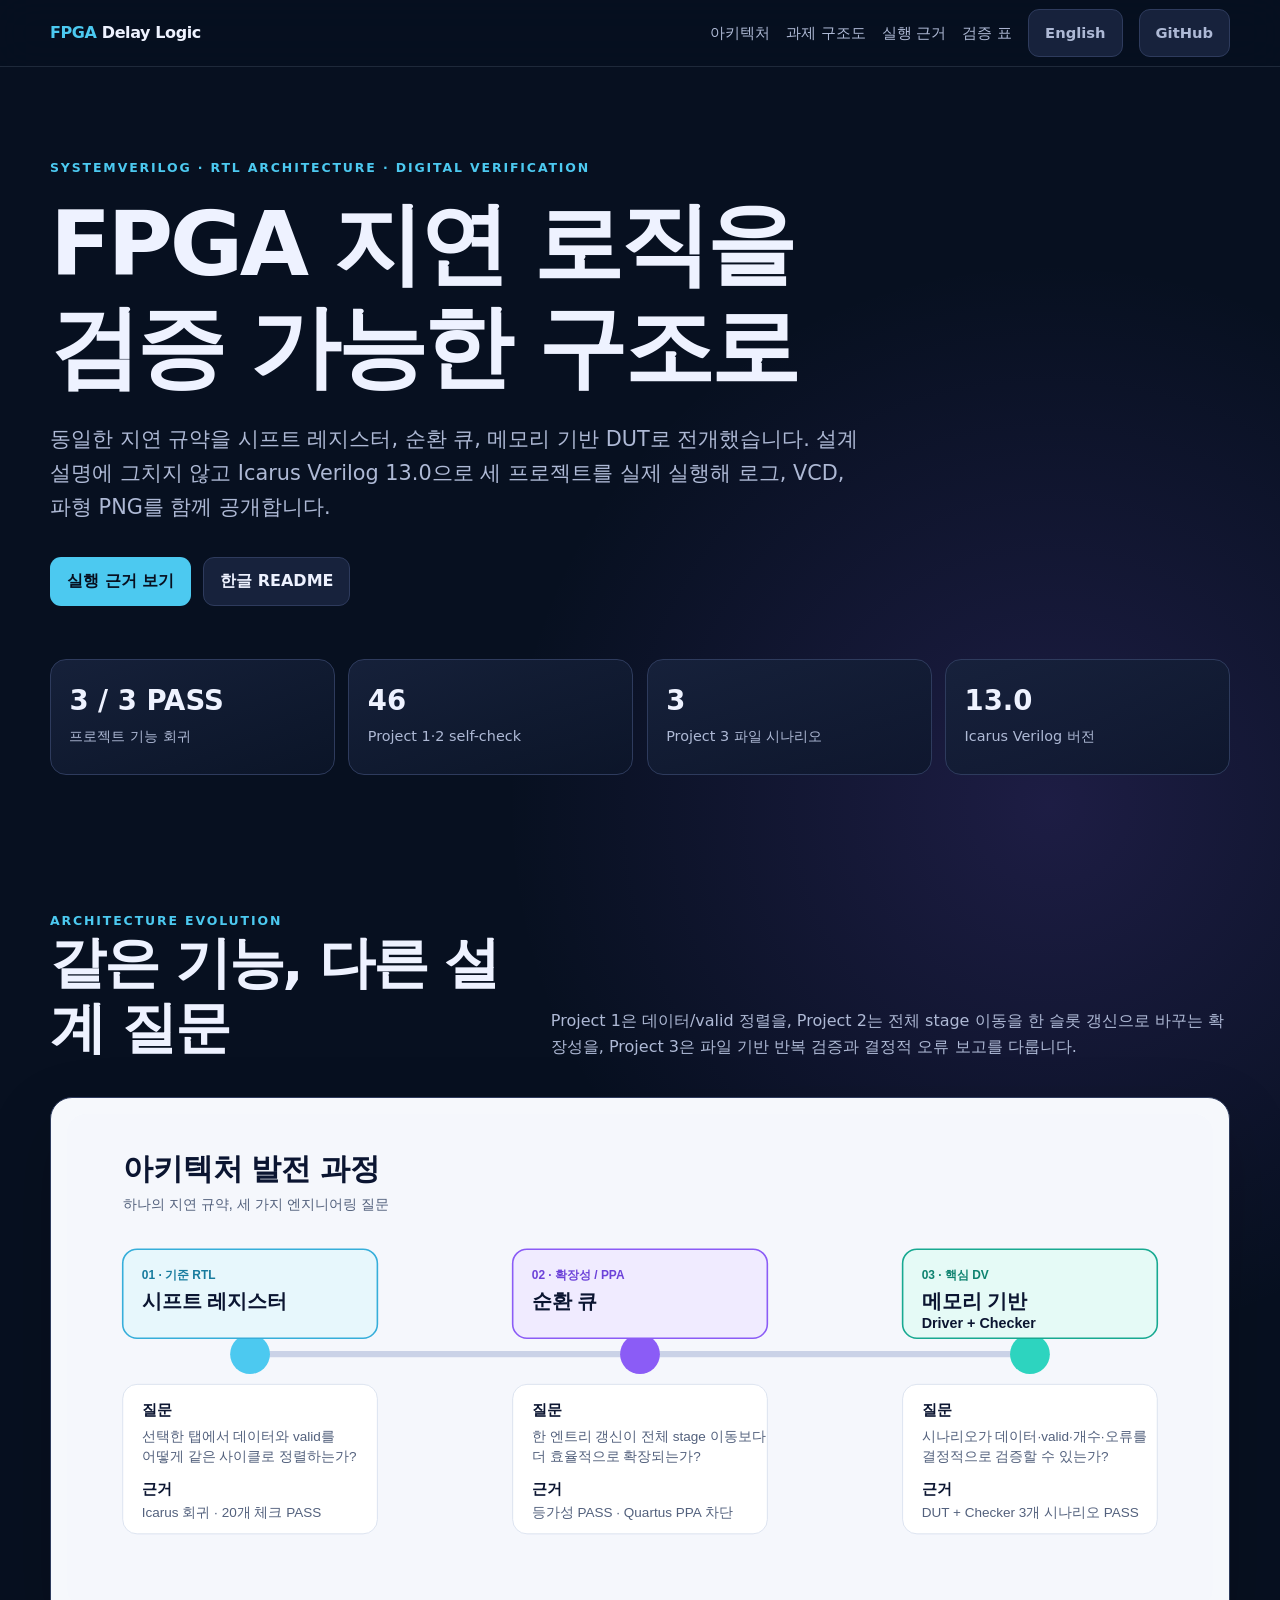
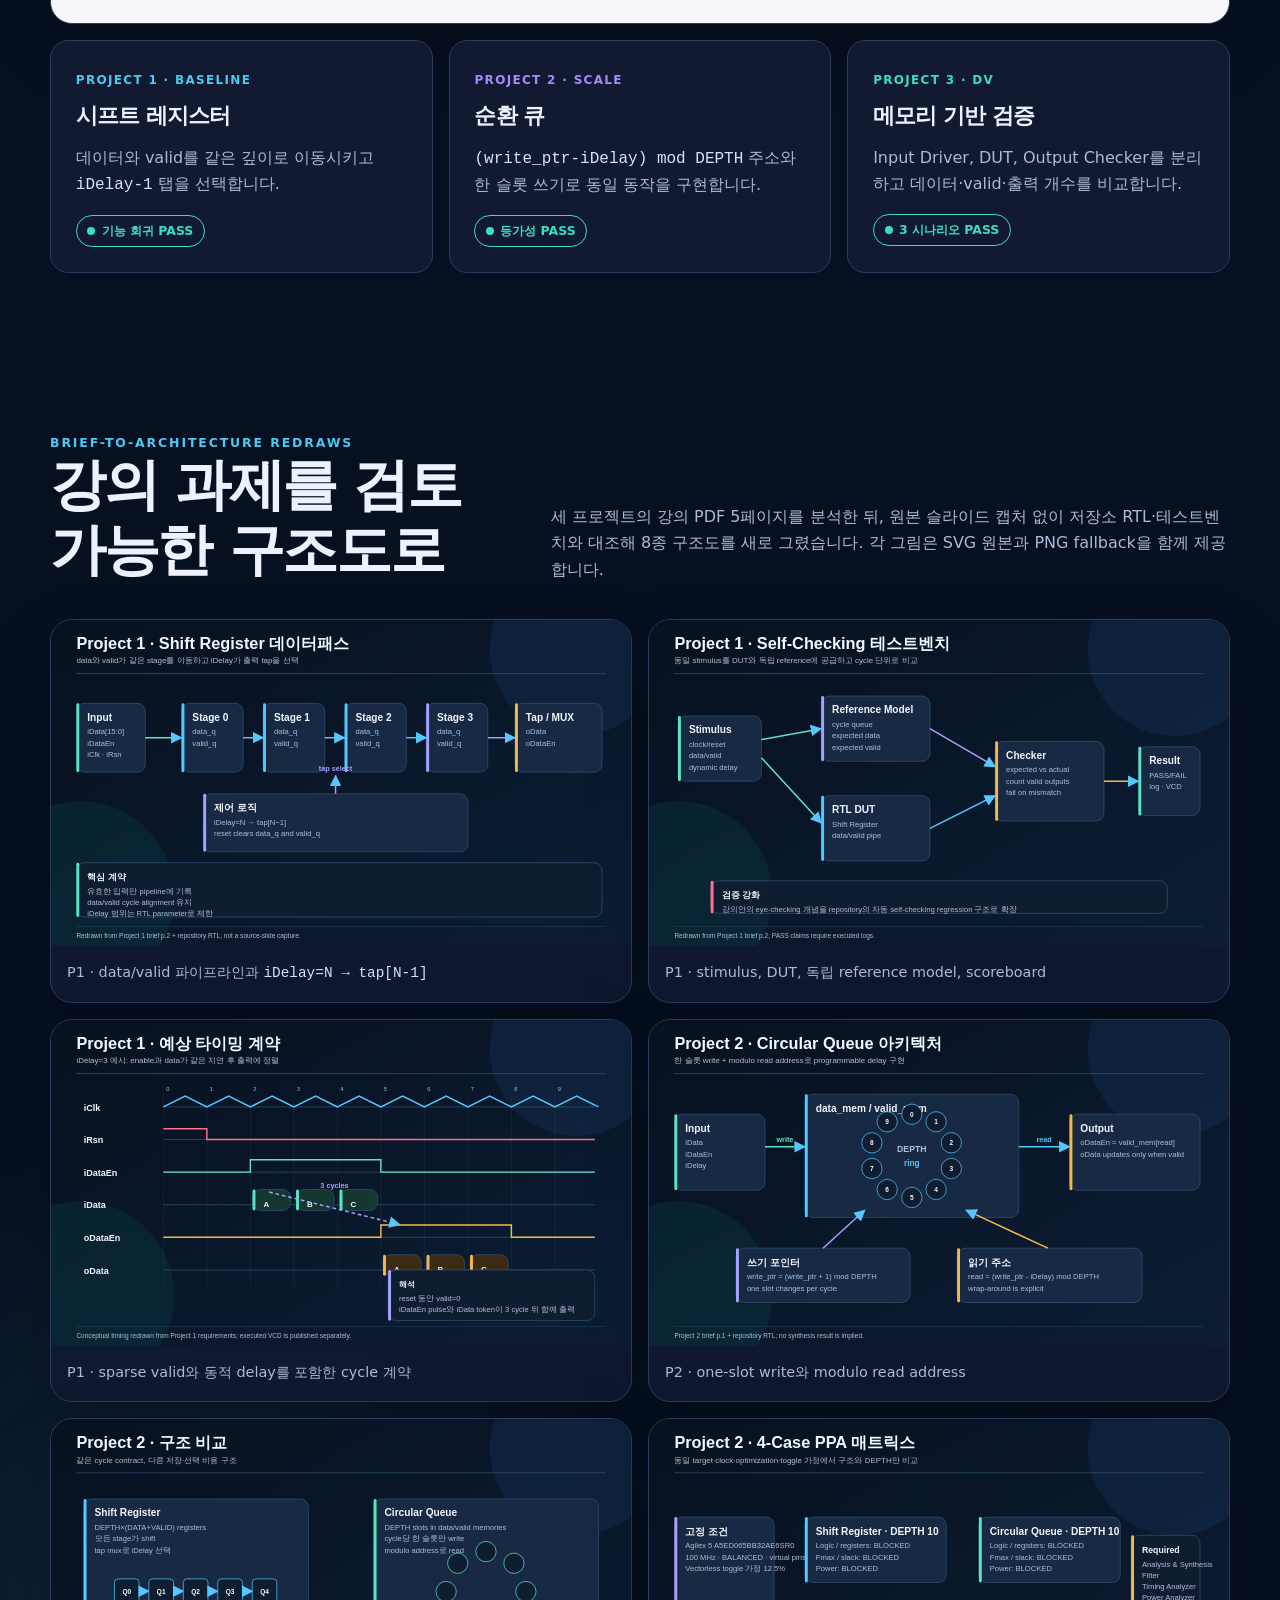
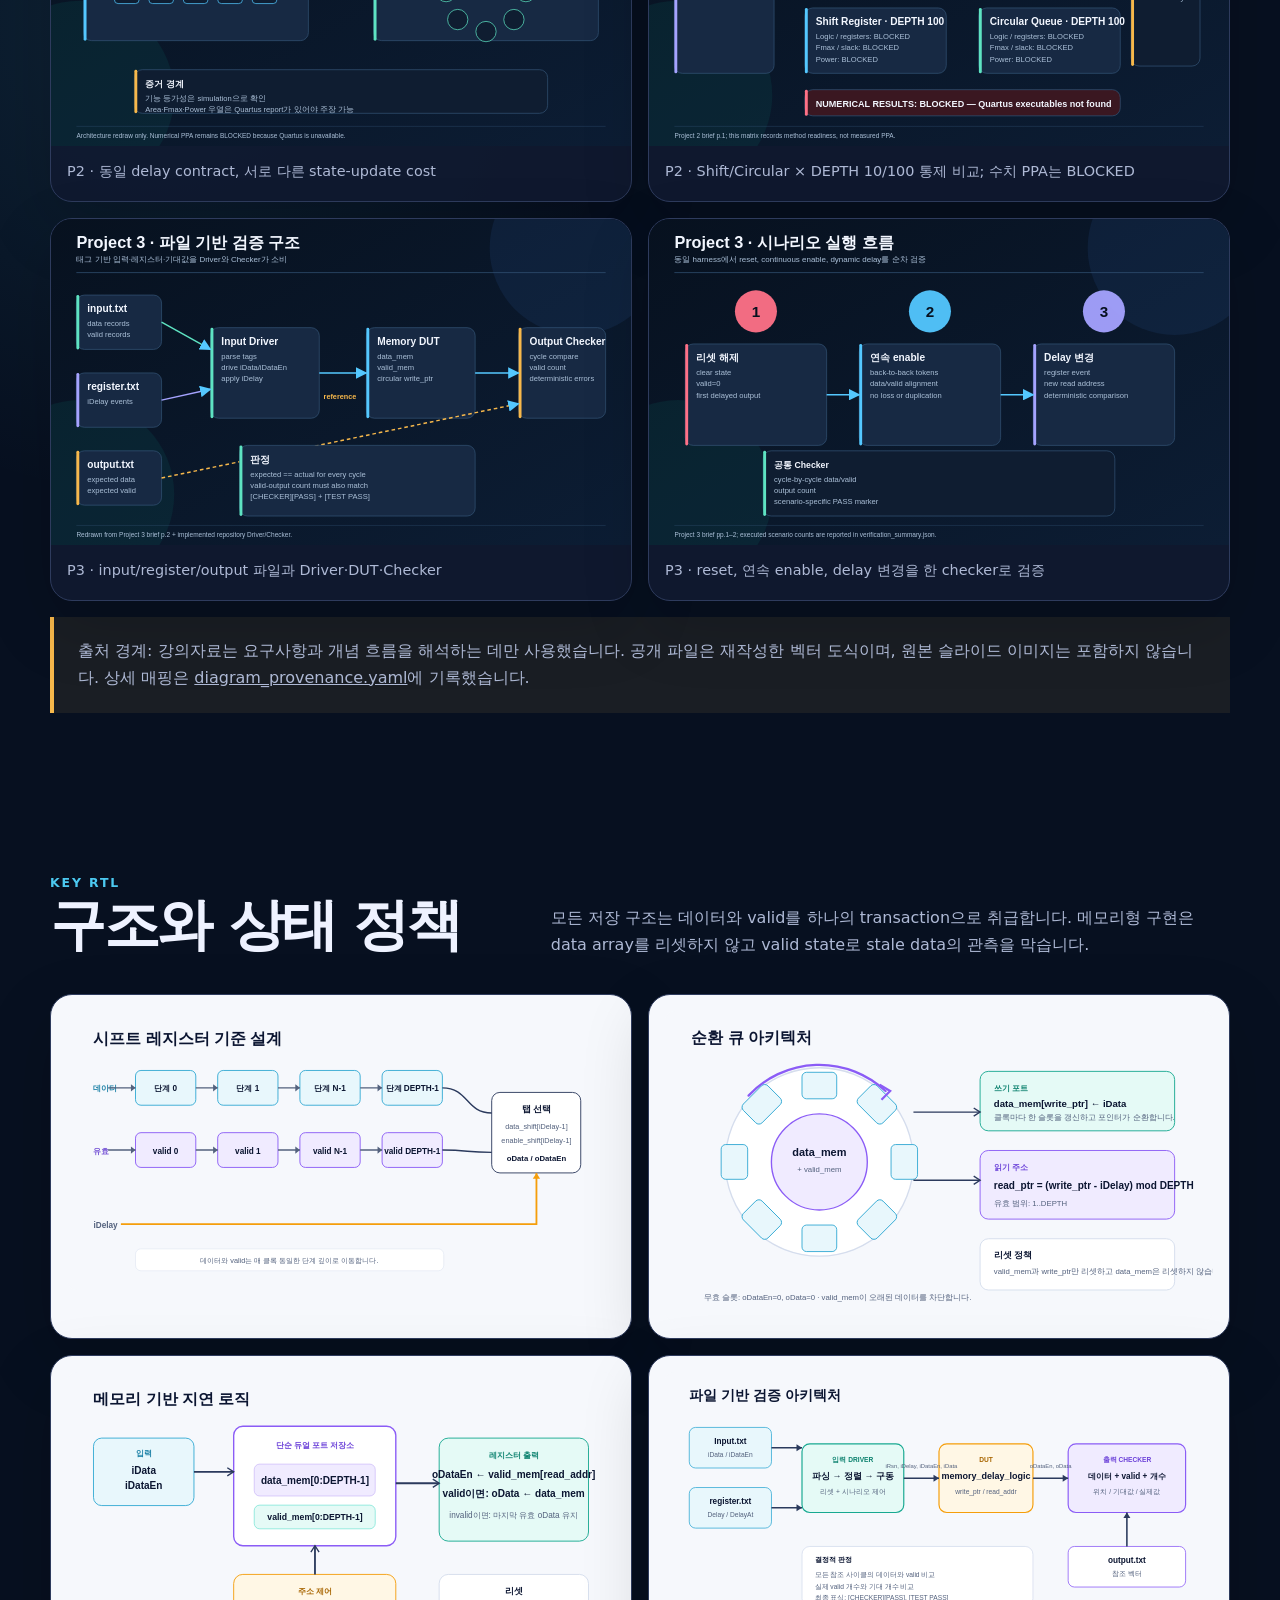
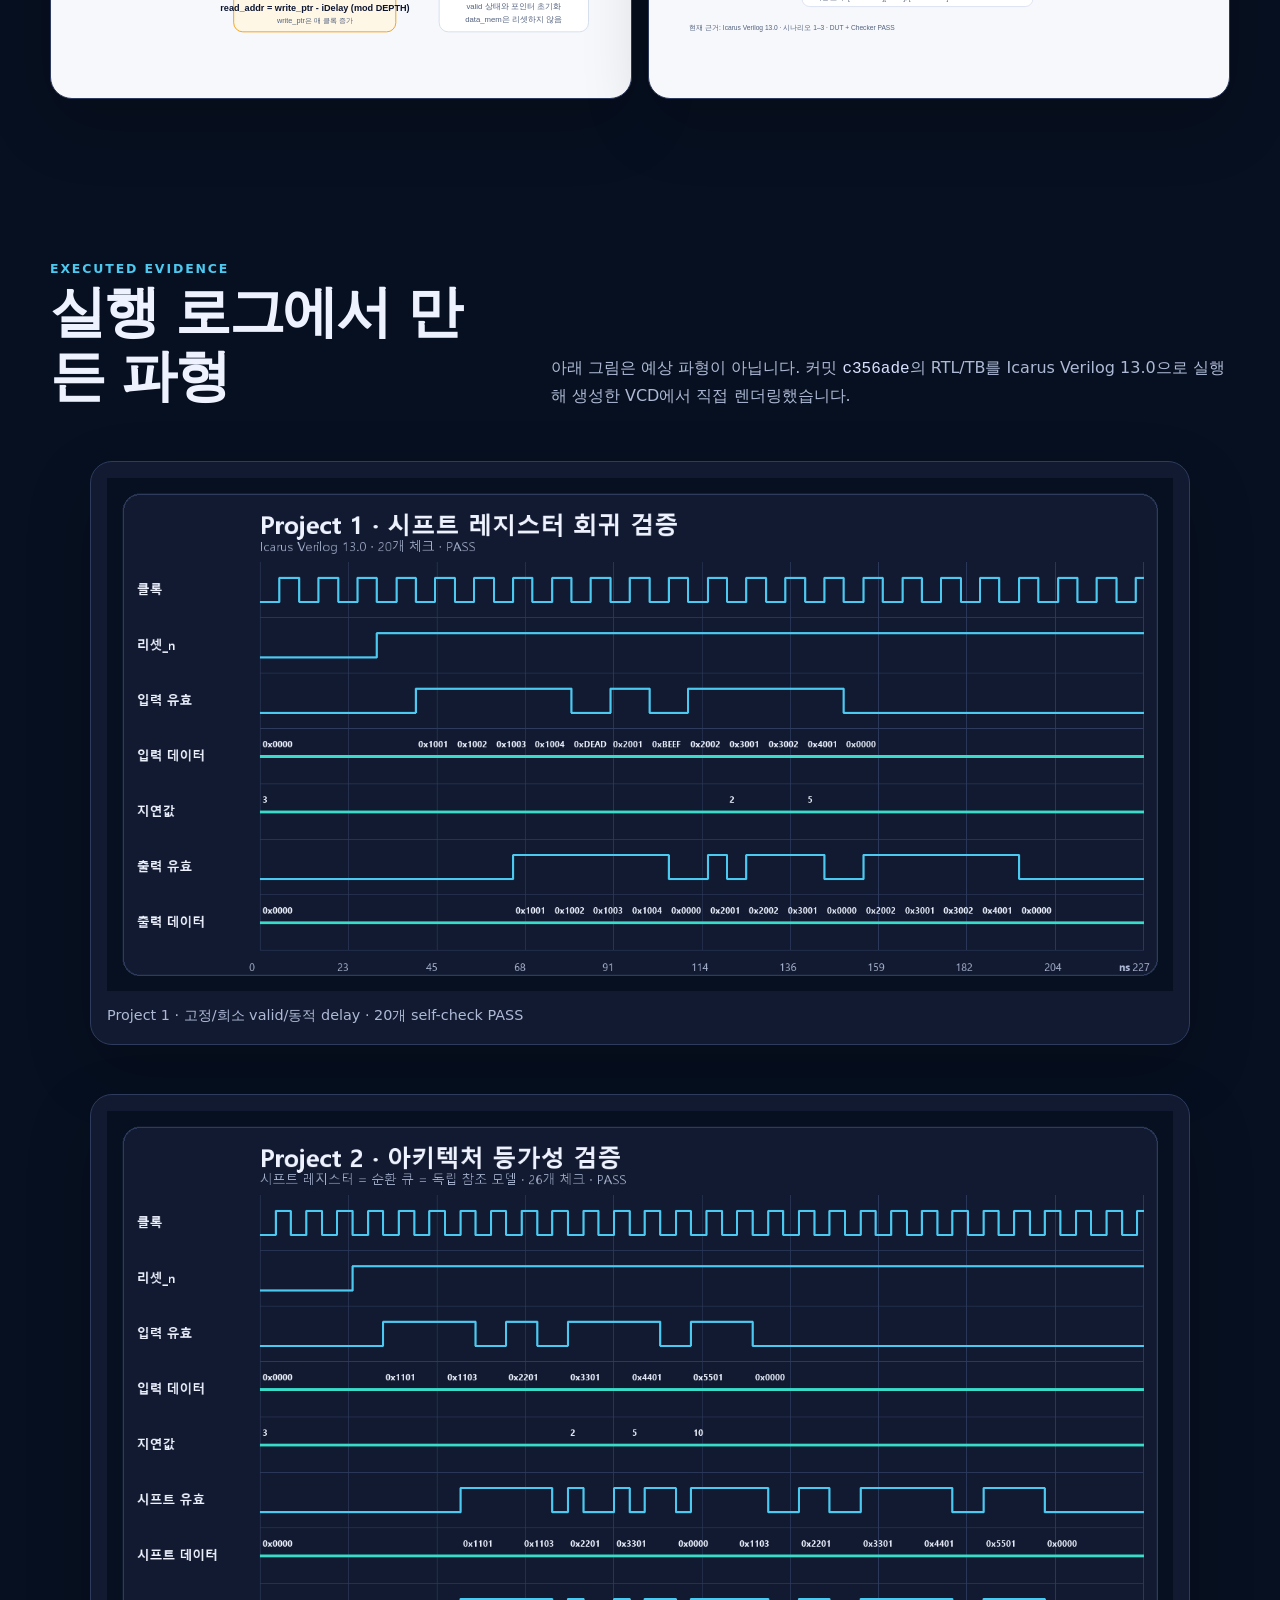
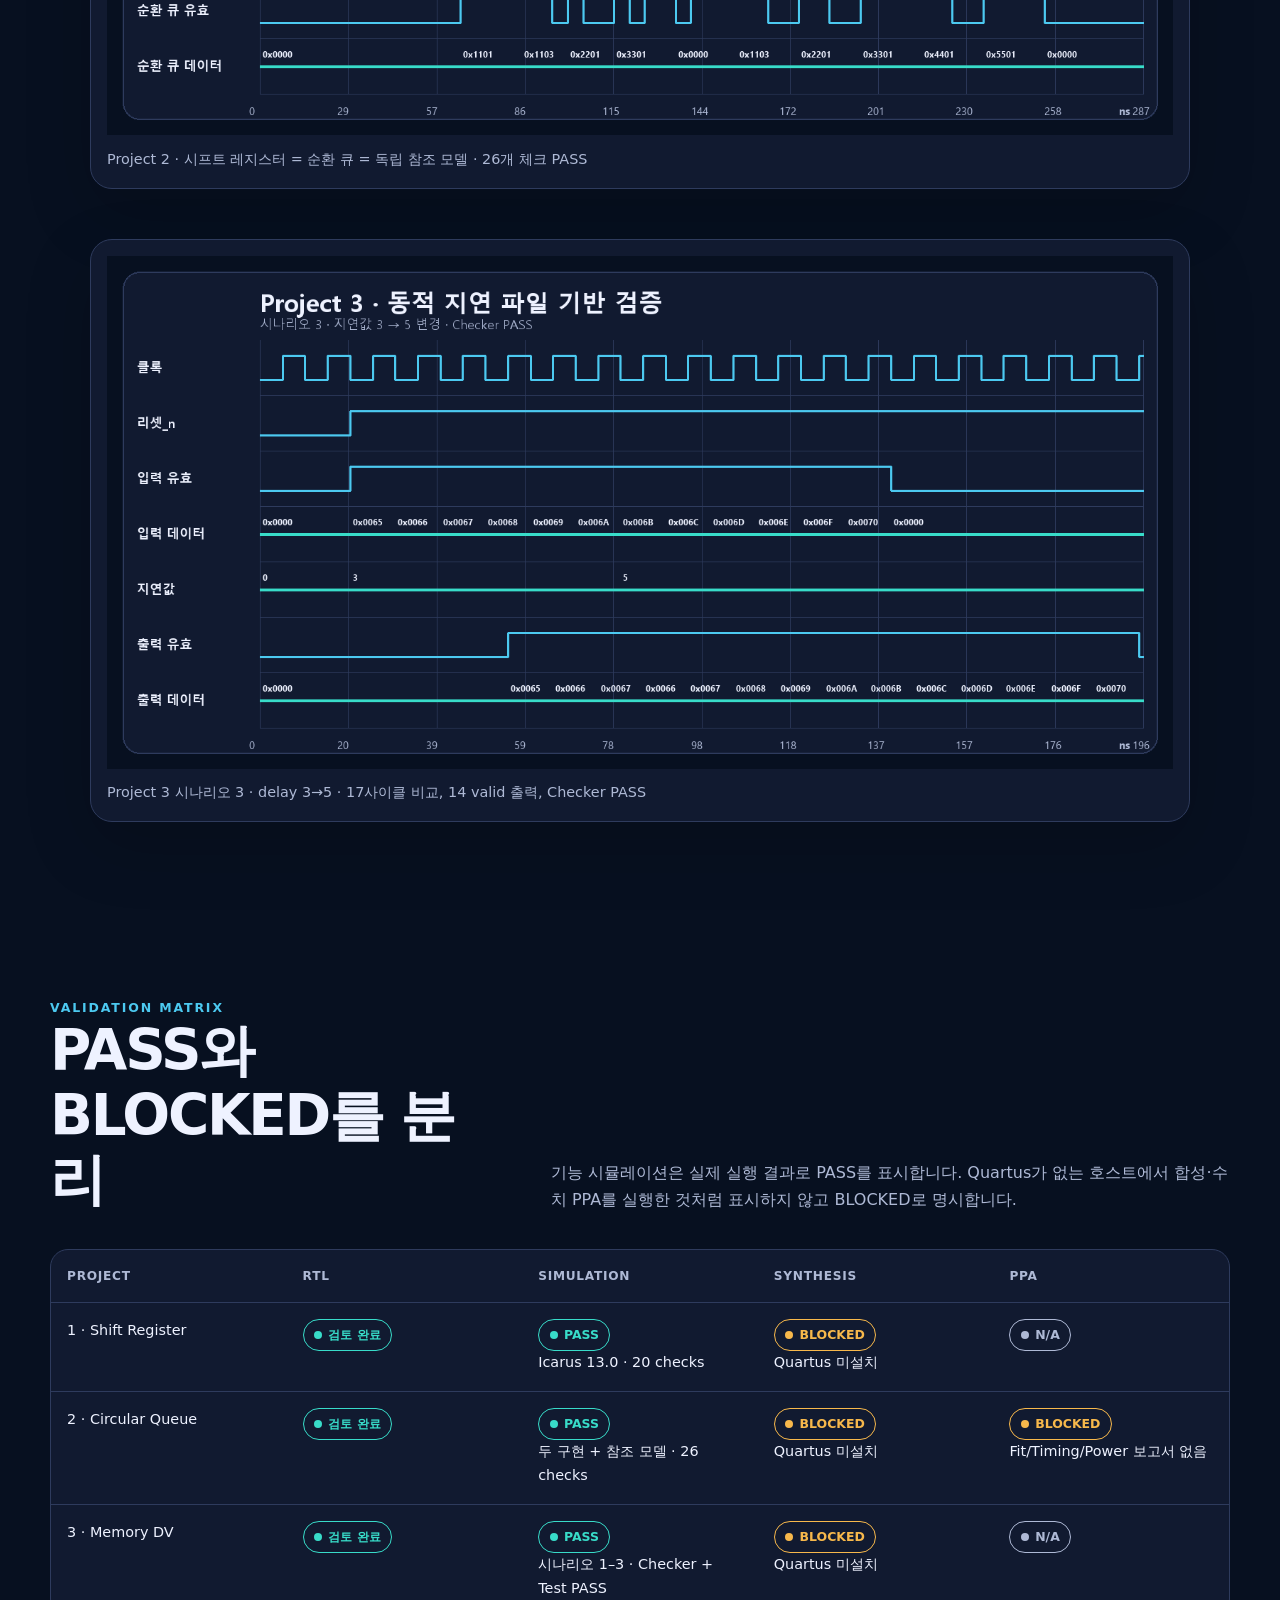
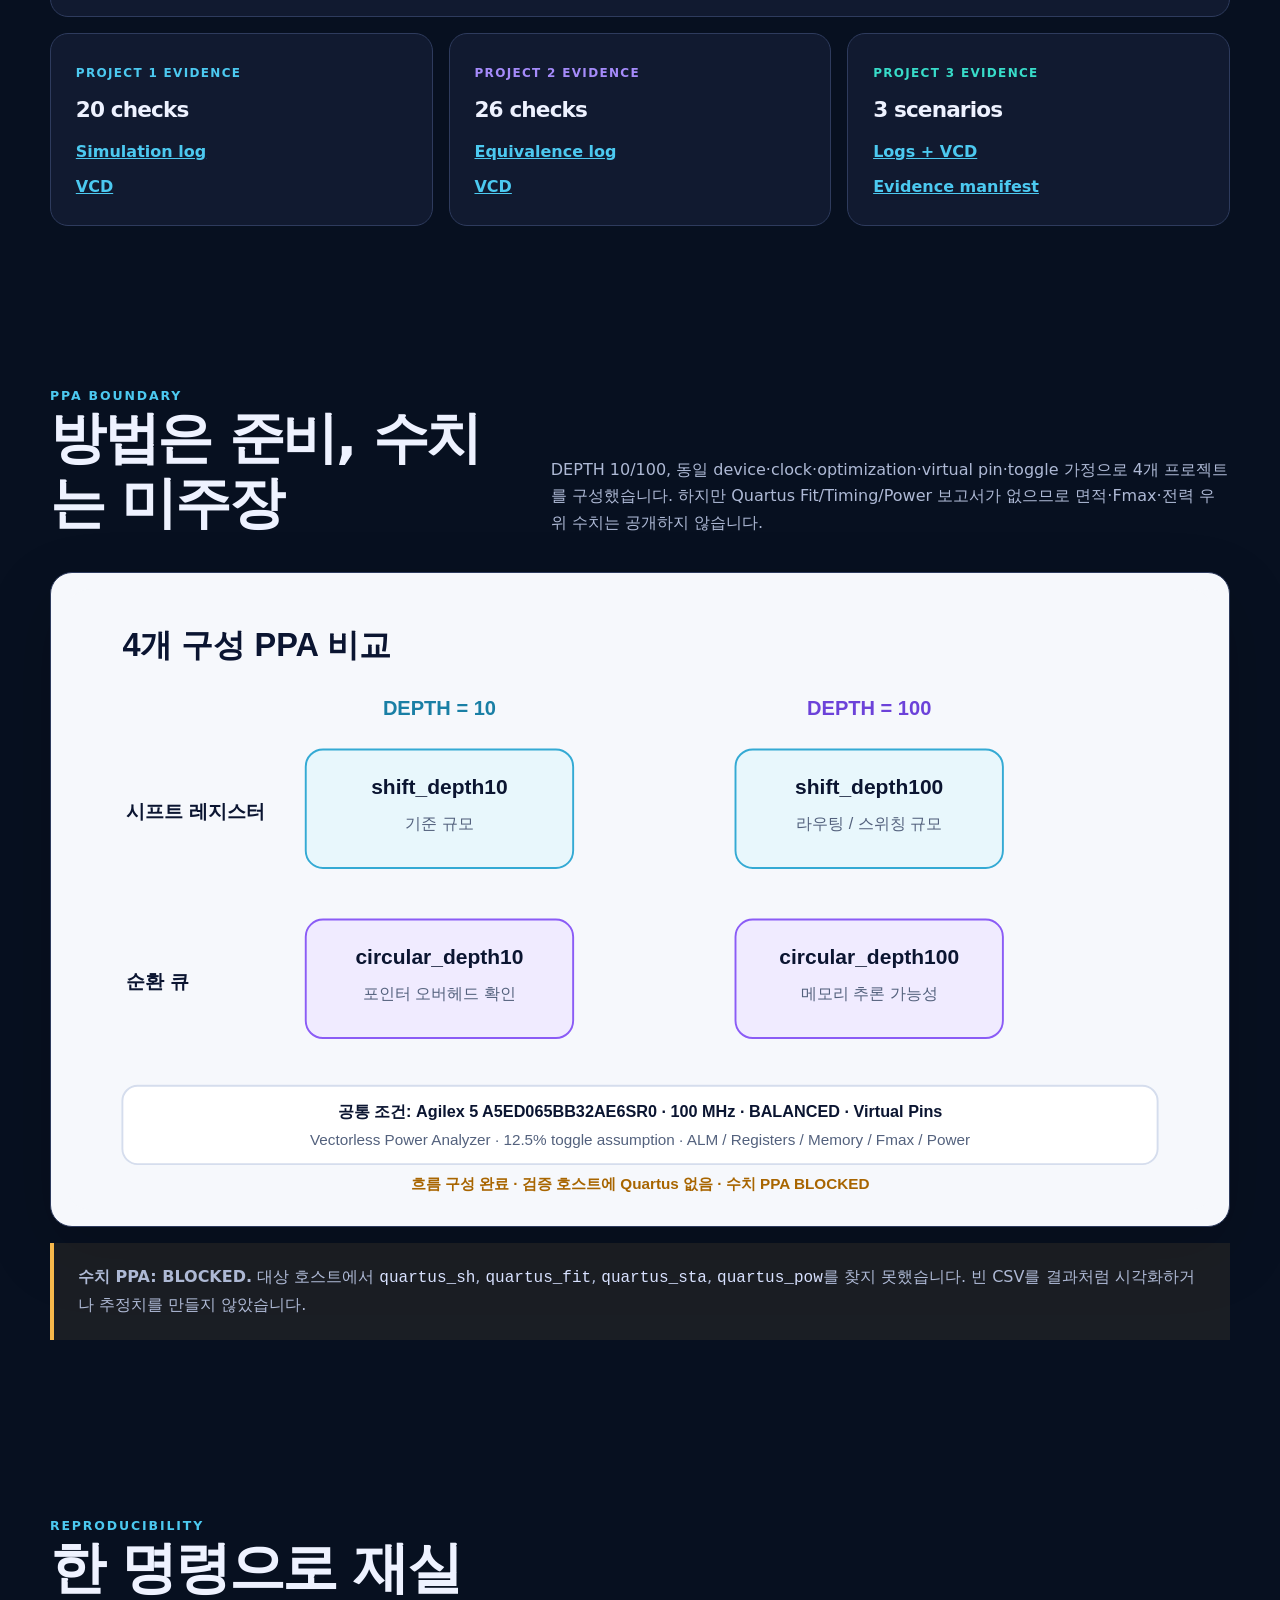
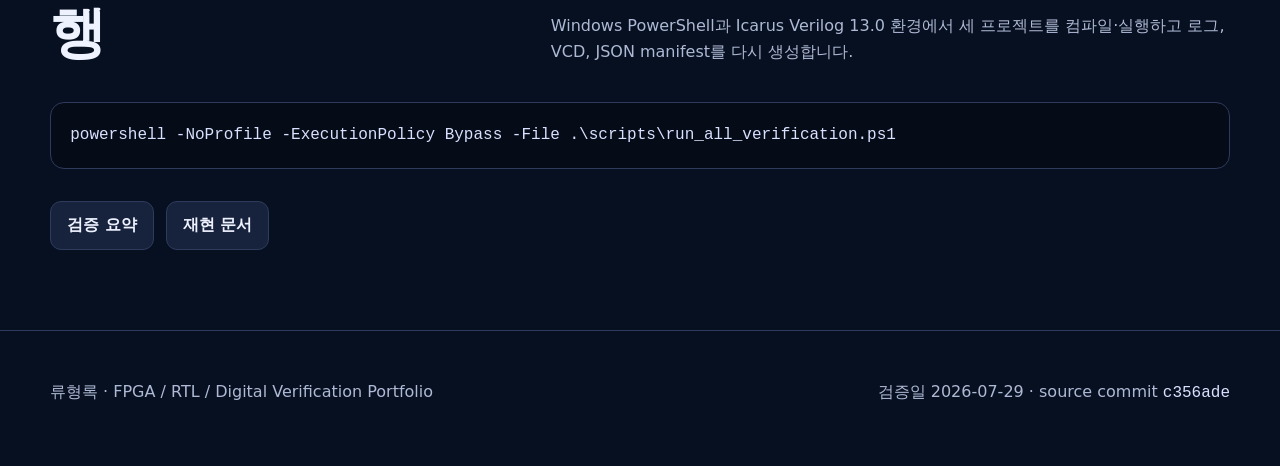
==== commit a7b6a4e8: "Update GitHub owner and Pages links" ====
--- a/docs/index.html
+++ b/docs/index.html
@@ -3,17 +3,17 @@
 <head>
   <meta charset="utf-8">
   <meta name="viewport" content="width=device-width, initial-scale=1">
-  <meta name="description" content="ModelSim·Icarus 실제 시뮬레이션과 Quartus 24.3 합성·Fit·Timing·Power 보고서로 검증한 FPGA RTL·DV 포트폴리오입니다.">
+  <meta name="description" content="프로그래머블 지연 로직을 시프트 레지스터, 순환 큐, 메모리 기반 파일 검증으로 발전시킨 FPGA RTL·DV 포트폴리오입니다. Icarus Verilog 13.0 실제 회귀 로그와 VCD 파형을 제공합니다.">
   <meta name="theme-color" content="#071020">
   <meta property="og:type" content="website">
   <meta property="og:title" content="FPGA 프로그래머블 지연 로직 | RTL · PPA · DV">
   <meta property="og:description" content="Project 1–3 실제 기능 회귀 PASS · 로그 · VCD · 한글 파형 · 재현 스크립트">
-  <meta property="og:url" content="https://tontonjeong.github.io/fpga-delay-logic-design-verification/">
-  <meta property="og:image" content="https://raw.githubusercontent.com/Tontonjeong/fpga-delay-logic-design-verification/main/assets/hero/github_social_preview.png">
-  <link rel="canonical" href="https://tontonjeong.github.io/fpga-delay-logic-design-verification/">
-  <link rel="alternate" hreflang="ko" href="https://tontonjeong.github.io/fpga-delay-logic-design-verification/">
-  <link rel="alternate" hreflang="en" href="https://tontonjeong.github.io/fpga-delay-logic-design-verification/en/">
-  <link rel="alternate" hreflang="x-default" href="https://tontonjeong.github.io/fpga-delay-logic-design-verification/">
+  <meta property="og:url" content="https://dororok9061.github.io/fpga-delay-logic-design-verification/">
+  <meta property="og:image" content="https://raw.githubusercontent.com/Dororok9061/fpga-delay-logic-design-verification/main/assets/hero/github_social_preview.png">
+  <link rel="canonical" href="https://dororok9061.github.io/fpga-delay-logic-design-verification/">
+  <link rel="alternate" hreflang="ko" href="https://dororok9061.github.io/fpga-delay-logic-design-verification/">
+  <link rel="alternate" hreflang="en" href="https://dororok9061.github.io/fpga-delay-logic-design-verification/en/">
+  <link rel="alternate" hreflang="x-default" href="https://dororok9061.github.io/fpga-delay-logic-design-verification/">
   <link rel="stylesheet" href="assets/site.css">
   <title>FPGA 프로그래머블 지연 로직 | 류형록</title>
 </head>
@@ -28,7 +28,7 @@
         <a href="#verification">실행 근거</a>
         <a href="#status">검증 표</a>
         <a class="button" href="en/" lang="en">English</a>
-        <a class="button" href="https://github.com/Tontonjeong/fpga-delay-logic-design-verification">GitHub</a>
+        <a class="button" href="https://github.com/Dororok9061/fpga-delay-logic-design-verification">GitHub</a>
       </nav>
     </div>
   </header>
@@ -38,10 +38,10 @@
       <div class="wrap">
         <div class="eyebrow">SystemVerilog · RTL Architecture · Digital Verification</div>
         <h1>FPGA 지연 로직을<br>검증 가능한 구조로</h1>
-        <p class="lead">동일한 지연 규약을 시프트 레지스터, 순환 큐, 메모리 기반 DUT로 전개했습니다. 원본 ZIP을 ModelSim으로 재실행하고, Icarus self-check와 Quartus 24.3 합성·Fit·Timing·Power raw report까지 함께 공개합니다.</p>
+        <p class="lead">동일한 지연 규약을 시프트 레지스터, 순환 큐, 메모리 기반 DUT로 전개했습니다. 설계 설명에 그치지 않고 Icarus Verilog 13.0으로 세 프로젝트를 실제 실행해 로그, VCD, 파형 PNG를 함께 공개합니다.</p>
         <div class="hero-actions">
           <a class="button primary" href="#verification">실행 근거 보기</a>
-          <a class="button" href="https://github.com/Tontonjeong/fpga-delay-logic-design-verification/blob/main/README.ko.md">한글 README</a>
+          <a class="button" href="https://github.com/Dororok9061/fpga-delay-logic-design-verification/blob/main/README.ko.md">한글 README</a>
         </div>
         <div class="metrics" aria-label="핵심 검증 수치">
           <div class="metric"><strong>3 / 3 PASS</strong><span>프로젝트 기능 회귀</span></div>
@@ -99,7 +99,7 @@
           <figure class="panel"><div class="visual dark"><picture><source srcset="assets/ko/architecture/project1_expected_timing.svg" type="image/svg+xml"><img src="assets/ko/architecture/project1_expected_timing.png" alt="Project 1 예상 타이밍 계약" width="1600" height="900"></picture></div><figcaption class="caption">P1 · sparse valid와 동적 delay를 포함한 cycle 계약</figcaption></figure>
           <figure class="panel"><div class="visual dark"><picture><source srcset="assets/ko/architecture/project2_circular_queue_architecture.svg" type="image/svg+xml"><img src="assets/ko/architecture/project2_circular_queue_architecture.png" alt="Project 2 순환 큐 쓰기 포인터와 읽기 주소 구조" width="1600" height="900"></picture></div><figcaption class="caption">P2 · one-slot write와 modulo read address</figcaption></figure>
           <figure class="panel"><div class="visual dark"><picture><source srcset="assets/ko/architecture/project2_architecture_comparison.svg" type="image/svg+xml"><img src="assets/ko/architecture/project2_architecture_comparison.png" alt="Project 2 시프트 레지스터와 순환 큐 아키텍처 비교" width="1600" height="900"></picture></div><figcaption class="caption">P2 · 동일 delay contract, 서로 다른 state-update cost</figcaption></figure>
-          <figure class="panel"><div class="visual dark"><picture><source srcset="assets/ko/architecture/project2_ppa_matrix.svg" type="image/svg+xml"><img src="assets/ko/architecture/project2_ppa_matrix.png" alt="Project 2 네 가지 통제 PPA 구성" width="1600" height="900"></picture></div><figcaption class="caption">P2 · Shift/Circular × DEPTH 10/100 · 실제 Fit/Timing/Power 완료</figcaption></figure>
+          <figure class="panel"><div class="visual dark"><picture><source srcset="assets/ko/architecture/project2_ppa_matrix.svg" type="image/svg+xml"><img src="assets/ko/architecture/project2_ppa_matrix.png" alt="Project 2 네 가지 통제 PPA 구성" width="1600" height="900"></picture></div><figcaption class="caption">P2 · Shift/Circular × DEPTH 10/100 통제 비교; 수치 PPA는 BLOCKED</figcaption></figure>
           <figure class="panel"><div class="visual dark"><picture><source srcset="assets/ko/architecture/project3_file_driven_verification.svg" type="image/svg+xml"><img src="assets/ko/architecture/project3_file_driven_verification.png" alt="Project 3 파일 기반 검증 아키텍처" width="1600" height="900"></picture></div><figcaption class="caption">P3 · input/register/output 파일과 Driver·DUT·Checker</figcaption></figure>
           <figure class="panel"><div class="visual dark"><picture><source srcset="assets/ko/architecture/project3_scenario_flow.svg" type="image/svg+xml"><img src="assets/ko/architecture/project3_scenario_flow.png" alt="Project 3 세 시나리오 실행 흐름" width="1600" height="900"></picture></div><figcaption class="caption">P3 · reset, 연속 enable, delay 변경을 한 checker로 검증</figcaption></figure>
         </div>
@@ -126,7 +126,7 @@
       <div class="wrap">
         <div class="section-head">
           <div><div class="eyebrow">Executed Evidence</div><h2>실행 로그에서 만든 파형</h2></div>
-          <p>아래 그림은 예상 파형이 아닙니다. RTL/TB를 Icarus Verilog 13.0으로 실행해 생성한 VCD에서 직접 렌더링했습니다.</p>
+          <p>아래 그림은 예상 파형이 아닙니다. 커밋 <code>c356ade</code>의 RTL/TB를 Icarus Verilog 13.0으로 실행해 생성한 VCD에서 직접 렌더링했습니다.</p>
         </div>
         <div class="waveforms">
           <figure class="panel visual dark">
@@ -145,26 +145,11 @@
       </div>
     </section>
 
-    <section id="archive-evidence">
-      <div class="wrap">
-        <div class="section-head">
-          <div><div class="eyebrow">Original Archive Rerun</div><h2>원본 실행과 보완 검증을 분리</h2></div>
-          <p>원본 Project 1·2 TB는 입력 자극만 있고 assertion/scoreboard가 없습니다. 따라서 아래 ModelSim 실행은 PASS가 아니라 컴파일 및 자극 완료 증거입니다. Project 3는 원본 실패와 인스턴스명 1줄 호환성 패치 후 PASS를 모두 보존했습니다.</p>
-        </div>
-        <div class="waveforms">
-          <figure class="panel visual dark"><img src="assets/ko/results/project1_original_modelsim_waveform.png" alt="Project 1 원본 아카이브 ModelSim 자극 실행 파형" width="1500" height="722"><figcaption class="caption">P1 원본 · ModelSim 10.5b · 310 ns 완료 · Checker 없음</figcaption></figure>
-          <figure class="panel visual dark"><img src="assets/ko/results/project2_original_modelsim_waveform.png" alt="Project 2 원본 아카이브 ModelSim 자극 실행 파형" width="1500" height="722"><figcaption class="caption">P2 원본 · ModelSim 10.5b · 320 ns 완료 · Checker 없음</figcaption></figure>
-          <figure class="panel visual dark"><img src="assets/ko/results/project3_modelsim_compatibility_patch_waveform.png" alt="Project 3 원본 Checker 호환성 패치 후 ModelSim PASS 파형" width="1500" height="722"><figcaption class="caption">P3 원본 DUT/Driver/Checker · 예약어 인스턴스명 1줄 수정 · 시나리오 3 PASS</figcaption></figure>
-        </div>
-        <p class="note"><strong>발견된 원본 결함.</strong> Project 3의 <code>checker</code> 인스턴스명은 SystemVerilog 예약어라 원본 배치가 컴파일에 실패합니다. 또한 배치파일은 이 실패를 종료코드 0과 “completed” 문구로 가립니다. <a href="https://github.com/Tontonjeong/fpga-delay-logic-design-verification/blob/main/docs/source-provenance.md">원본 해시·실패 로그·패치 경계 보기</a></p>
-      </div>
-    </section>
-
     <section id="status">
       <div class="wrap">
         <div class="section-head">
-          <div><div class="eyebrow">Validation Matrix</div><h2>원본·보완·구현 증거를 분리</h2></div>
-          <p>PASS는 checker가 있는 실제 실행에만 표시합니다. 원본 stimulus-only TB, 보완 self-check, Quartus 합성·Fit 결과는 서로 다른 증거 층으로 유지합니다.</p>
+          <div><div class="eyebrow">Validation Matrix</div><h2>PASS와 BLOCKED를 분리</h2></div>
+          <p>기능 시뮬레이션은 실제 실행 결과로 PASS를 표시합니다. Quartus가 없는 호스트에서 합성·수치 PPA를 실행한 것처럼 표시하지 않고 BLOCKED로 명시합니다.</p>
         </div>
         <div class="table-wrap">
           <table>
@@ -174,30 +159,30 @@
                 <td data-label="Project">1 · Shift Register</td>
                 <td data-label="RTL"><span class="status pass">검토 완료</span></td>
                 <td data-label="Simulation"><span class="status pass">PASS</span><br>Icarus 13.0 · 20 checks</td>
-                <td data-label="Synthesis"><span class="status pass">SUCCESS</span><br>Quartus 24.3.1 · 85 ALM estimate</td>
+                <td data-label="Synthesis"><span class="status blocked">BLOCKED</span><br>Quartus 미설치</td>
                 <td data-label="PPA"><span class="status na">N/A</span></td>
               </tr>
               <tr>
                 <td data-label="Project">2 · Circular Queue</td>
                 <td data-label="RTL"><span class="status pass">검토 완료</span></td>
                 <td data-label="Simulation"><span class="status pass">PASS</span><br>두 구현 + 참조 모델 · 26 checks</td>
-                <td data-label="Synthesis"><span class="status pass">SUCCESS</span><br>4개 Fit 완료</td>
-                <td data-label="PPA"><span class="status pass">COMPLETE</span><br>Timing + Power raw report</td>
+                <td data-label="Synthesis"><span class="status blocked">BLOCKED</span><br>Quartus 미설치</td>
+                <td data-label="PPA"><span class="status blocked">BLOCKED</span><br>Fit/Timing/Power 보고서 없음</td>
               </tr>
               <tr>
                 <td data-label="Project">3 · Memory DV</td>
                 <td data-label="RTL"><span class="status pass">검토 완료</span></td>
                 <td data-label="Simulation"><span class="status pass">PASS</span><br>시나리오 1–3 · Checker + Test PASS</td>
-                <td data-label="Synthesis"><span class="status pass">SUCCESS</span><br><code>altdpram</code> LUTRAM 추론</td>
+                <td data-label="Synthesis"><span class="status blocked">BLOCKED</span><br>Quartus 미설치</td>
                 <td data-label="PPA"><span class="status na">N/A</span></td>
               </tr>
             </tbody>
           </table>
         </div>
         <div class="grid-3" style="margin-top:1rem">
-          <article class="card"><span class="tag">Project 1 Evidence</span><h3>20 checks</h3><div class="evidence-list"><a href="https://github.com/Tontonjeong/fpga-delay-logic-design-verification/blob/main/01_shift_register_baseline/results/project1_simulation.log">Simulation log</a><a href="https://github.com/Tontonjeong/fpga-delay-logic-design-verification/blob/main/01_shift_register_baseline/results/project1_waveform.vcd">VCD</a></div></article>
-          <article class="card"><span class="tag">Project 2 Evidence</span><h3>26 checks</h3><div class="evidence-list"><a href="https://github.com/Tontonjeong/fpga-delay-logic-design-verification/blob/main/02_circular_queue_ppa/results/project2_simulation.log">Equivalence log</a><a href="https://github.com/Tontonjeong/fpga-delay-logic-design-verification/blob/main/02_circular_queue_ppa/results/project2_waveform.vcd">VCD</a></div></article>
-          <article class="card"><span class="tag">Project 3 Evidence</span><h3>3 scenarios</h3><div class="evidence-list"><a href="https://github.com/Tontonjeong/fpga-delay-logic-design-verification/tree/main/03_memory_based_dv/results">Logs + VCD</a><a href="https://github.com/Tontonjeong/fpga-delay-logic-design-verification/blob/main/results/verification_summary.json">Evidence manifest</a></div></article>
+          <article class="card"><span class="tag">Project 1 Evidence</span><h3>20 checks</h3><div class="evidence-list"><a href="https://github.com/Dororok9061/fpga-delay-logic-design-verification/blob/main/01_shift_register_baseline/results/project1_simulation.log">Simulation log</a><a href="https://github.com/Dororok9061/fpga-delay-logic-design-verification/blob/main/01_shift_register_baseline/results/project1_waveform.vcd">VCD</a></div></article>
+          <article class="card"><span class="tag">Project 2 Evidence</span><h3>26 checks</h3><div class="evidence-list"><a href="https://github.com/Dororok9061/fpga-delay-logic-design-verification/blob/main/02_circular_queue_ppa/results/project2_simulation.log">Equivalence log</a><a href="https://github.com/Dororok9061/fpga-delay-logic-design-verification/blob/main/02_circular_queue_ppa/results/project2_waveform.vcd">VCD</a></div></article>
+          <article class="card"><span class="tag">Project 3 Evidence</span><h3>3 scenarios</h3><div class="evidence-list"><a href="https://github.com/Dororok9061/fpga-delay-logic-design-verification/tree/main/03_memory_based_dv/results">Logs + VCD</a><a href="https://github.com/Dororok9061/fpga-delay-logic-design-verification/blob/main/results/verification_summary.json">Evidence manifest</a></div></article>
         </div>
       </div>
     </section>
@@ -205,23 +190,11 @@
     <section id="ppa">
       <div class="wrap">
         <div class="section-head">
-          <div><div class="eyebrow">Measured PPA</div><h2>네 가지 구성의 실제 Quartus 결과</h2></div>
-          <p>Agilex 5, 100 MHz, BALANCED, virtual pin, 고정 12.5% toggle 조건으로 DEPTH 10/100의 Shift Register와 Circular Queue를 합성·배치배선했습니다.</p>
-        </div>
-        <div class="waveforms">
-          <figure class="panel visual dark"><img src="assets/ko/ppa/actual/alm_comparison.svg" alt="Quartus 24.3 네 구성의 실제 ALM 비교" width="1200" height="660"><figcaption class="caption">실제 Fit 결과 · Circular Queue는 두 깊이 모두 ALM 증가</figcaption></figure>
-          <figure class="panel visual dark"><img src="assets/ko/ppa/actual/restricted_fmax_comparison.svg" alt="Quartus 24.3 네 구성의 제한 Fmax 비교" width="1200" height="660"><figcaption class="caption">실제 Timing Analyzer 결과 · 모든 구성 100 MHz timing closure</figcaption></figure>
-        </div>
-        <div class="table-wrap" style="margin-top:1rem"><table>
-          <thead><tr><th>Architecture</th><th>DEPTH</th><th>ALM</th><th>Registers</th><th>Restricted Fmax</th><th>Setup slack</th><th>Dynamic power</th></tr></thead>
-          <tbody>
-            <tr><td>Shift Register</td><td>10</td><td>113</td><td>175</td><td>554.02 MHz</td><td>9.098 ns</td><td>0.737 W</td></tr>
-            <tr><td>Circular Queue</td><td>10</td><td>162</td><td>178</td><td>536.48 MHz</td><td>8.136 ns</td><td>0.737 W</td></tr>
-            <tr><td>Shift Register</td><td>100</td><td>925</td><td>1851</td><td>554.02 MHz</td><td>8.800 ns</td><td>0.742 W</td></tr>
-            <tr><td>Circular Queue</td><td>100</td><td>1106</td><td>1714</td><td>343.05 MHz</td><td>7.085 ns</td><td>0.744 W</td></tr>
-          </tbody>
-        </table></div>
-        <p class="note"><strong>핵심 해석.</strong> DEPTH 100 Queue는 register를 7.4% 줄였지만 ALM은 19.6% 늘고 제한 Fmax는 38.1% 낮았습니다. 두 Queue 모두 RAM block 0개로, 현재 비동기 indexed-read RTL은 RAM 추론 이점을 얻지 못했습니다. 전력값은 Low-confidence 고정 활동률 추정이며 보드 실측이 아닙니다.</p>
+          <div><div class="eyebrow">PPA Boundary</div><h2>방법은 준비, 수치는 미주장</h2></div>
+          <p>DEPTH 10/100, 동일 device·clock·optimization·virtual pin·toggle 가정으로 4개 프로젝트를 구성했습니다. 하지만 Quartus Fit/Timing/Power 보고서가 없으므로 면적·Fmax·전력 우위 수치는 공개하지 않습니다.</p>
+        </div>
+        <div class="panel visual"><picture><source srcset="assets/ko/ppa/ppa_comparison_matrix.svg" type="image/svg+xml"><img src="assets/ko/ppa/ppa_comparison_matrix.png" alt="4개 구성 PPA 비교 방법과 BLOCKED 상태" width="1200" height="650"></picture></div>
+        <p class="note"><strong>수치 PPA: BLOCKED.</strong> 대상 호스트에서 <code>quartus_sh</code>, <code>quartus_fit</code>, <code>quartus_sta</code>, <code>quartus_pow</code>를 찾지 못했습니다. 빈 CSV를 결과처럼 시각화하거나 추정치를 만들지 않았습니다.</p>
       </div>
     </section>
 
@@ -233,8 +206,8 @@
         </div>
         <pre class="repro"><code>powershell -NoProfile -ExecutionPolicy Bypass -File .\scripts\run_all_verification.ps1</code></pre>
         <div class="hero-actions">
-          <a class="button" href="https://github.com/Tontonjeong/fpga-delay-logic-design-verification/blob/main/results/verification_summary.txt">검증 요약</a>
-          <a class="button" href="https://github.com/Tontonjeong/fpga-delay-logic-design-verification/blob/main/docs/reproducibility.md">재현 문서</a>
+          <a class="button" href="https://github.com/Dororok9061/fpga-delay-logic-design-verification/blob/main/results/verification_summary.txt">검증 요약</a>
+          <a class="button" href="https://github.com/Dororok9061/fpga-delay-logic-design-verification/blob/main/docs/reproducibility.md">재현 문서</a>
         </div>
       </div>
     </section>
@@ -243,7 +216,7 @@
   <footer class="footer">
     <div class="wrap footer-inner">
       <div>류형록 · FPGA / RTL / Digital Verification Portfolio</div>
-      <div>검증일 2026-07-29~30 · ModelSim 10.5b · Icarus 13.0 · Quartus 24.3.1</div>
+      <div>검증일 2026-07-29 · source commit <code>c356ade</code></div>
     </div>
   </footer>
 </body>
